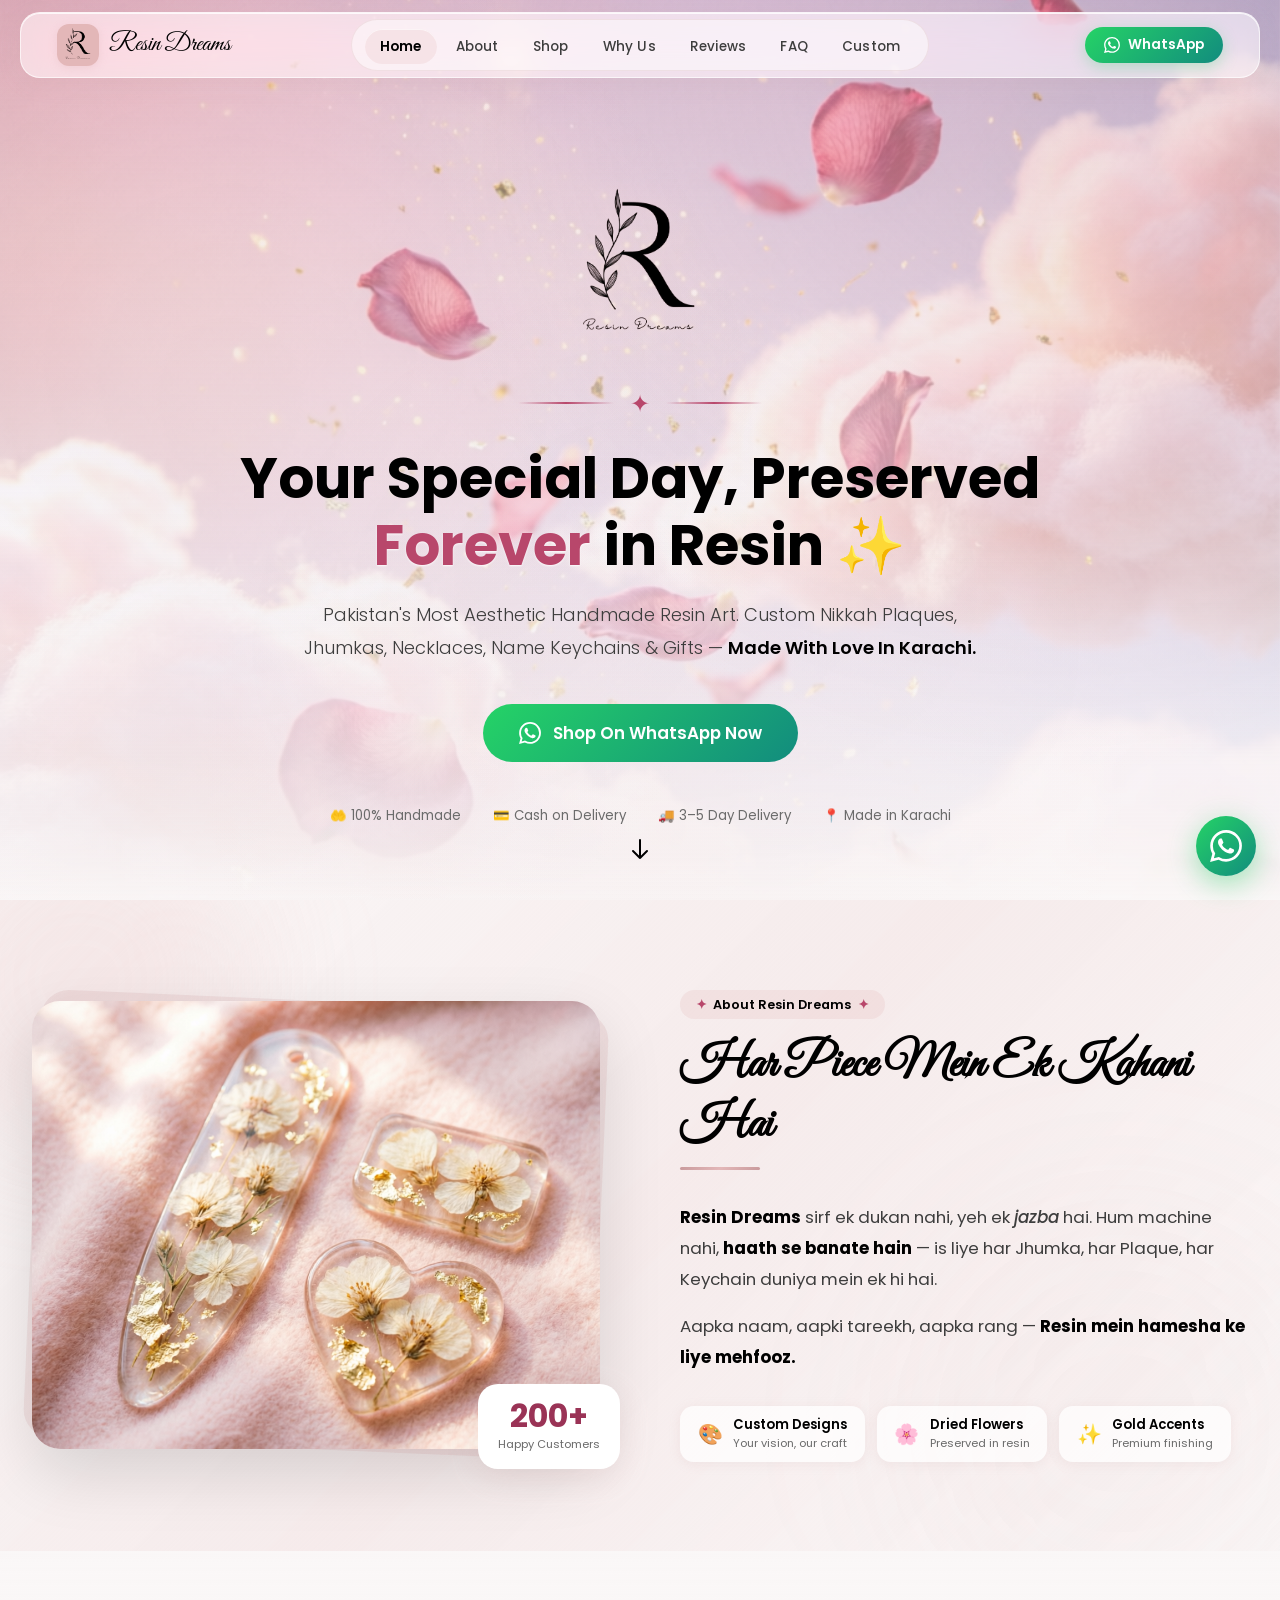
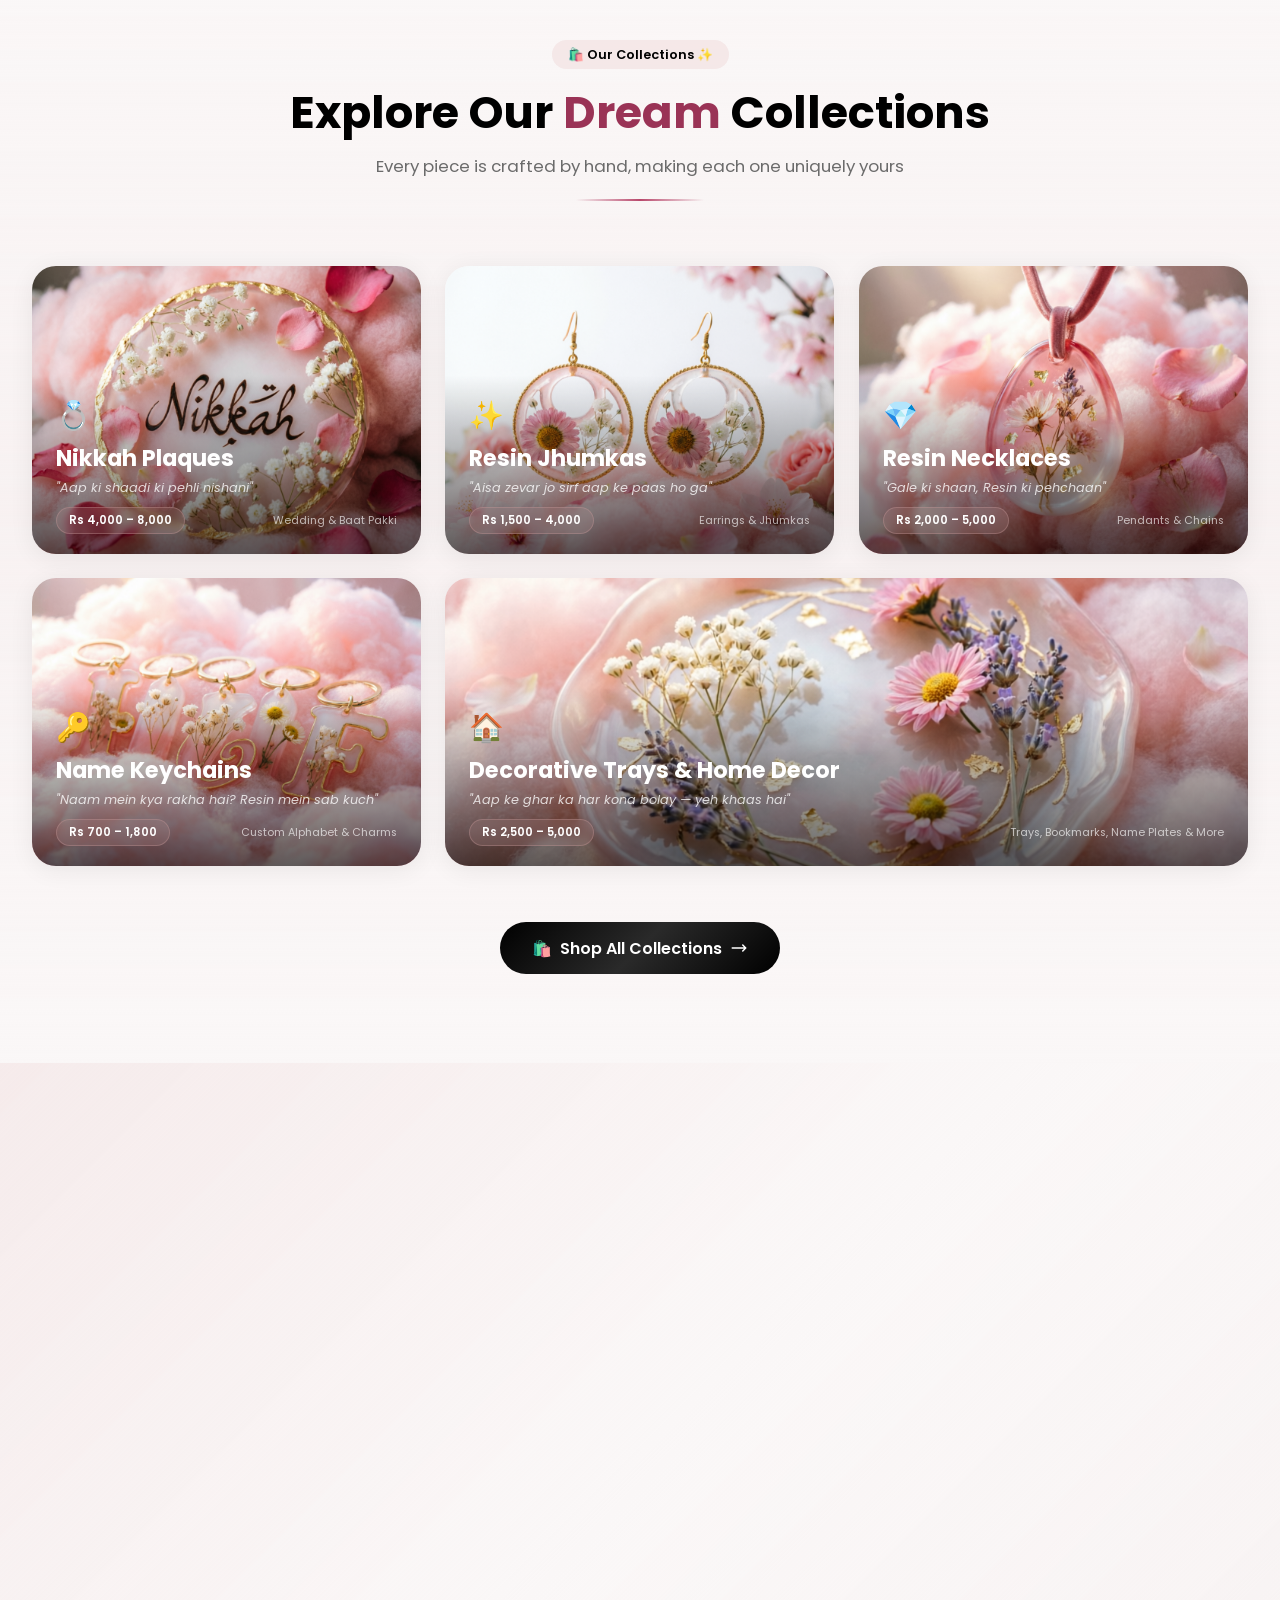
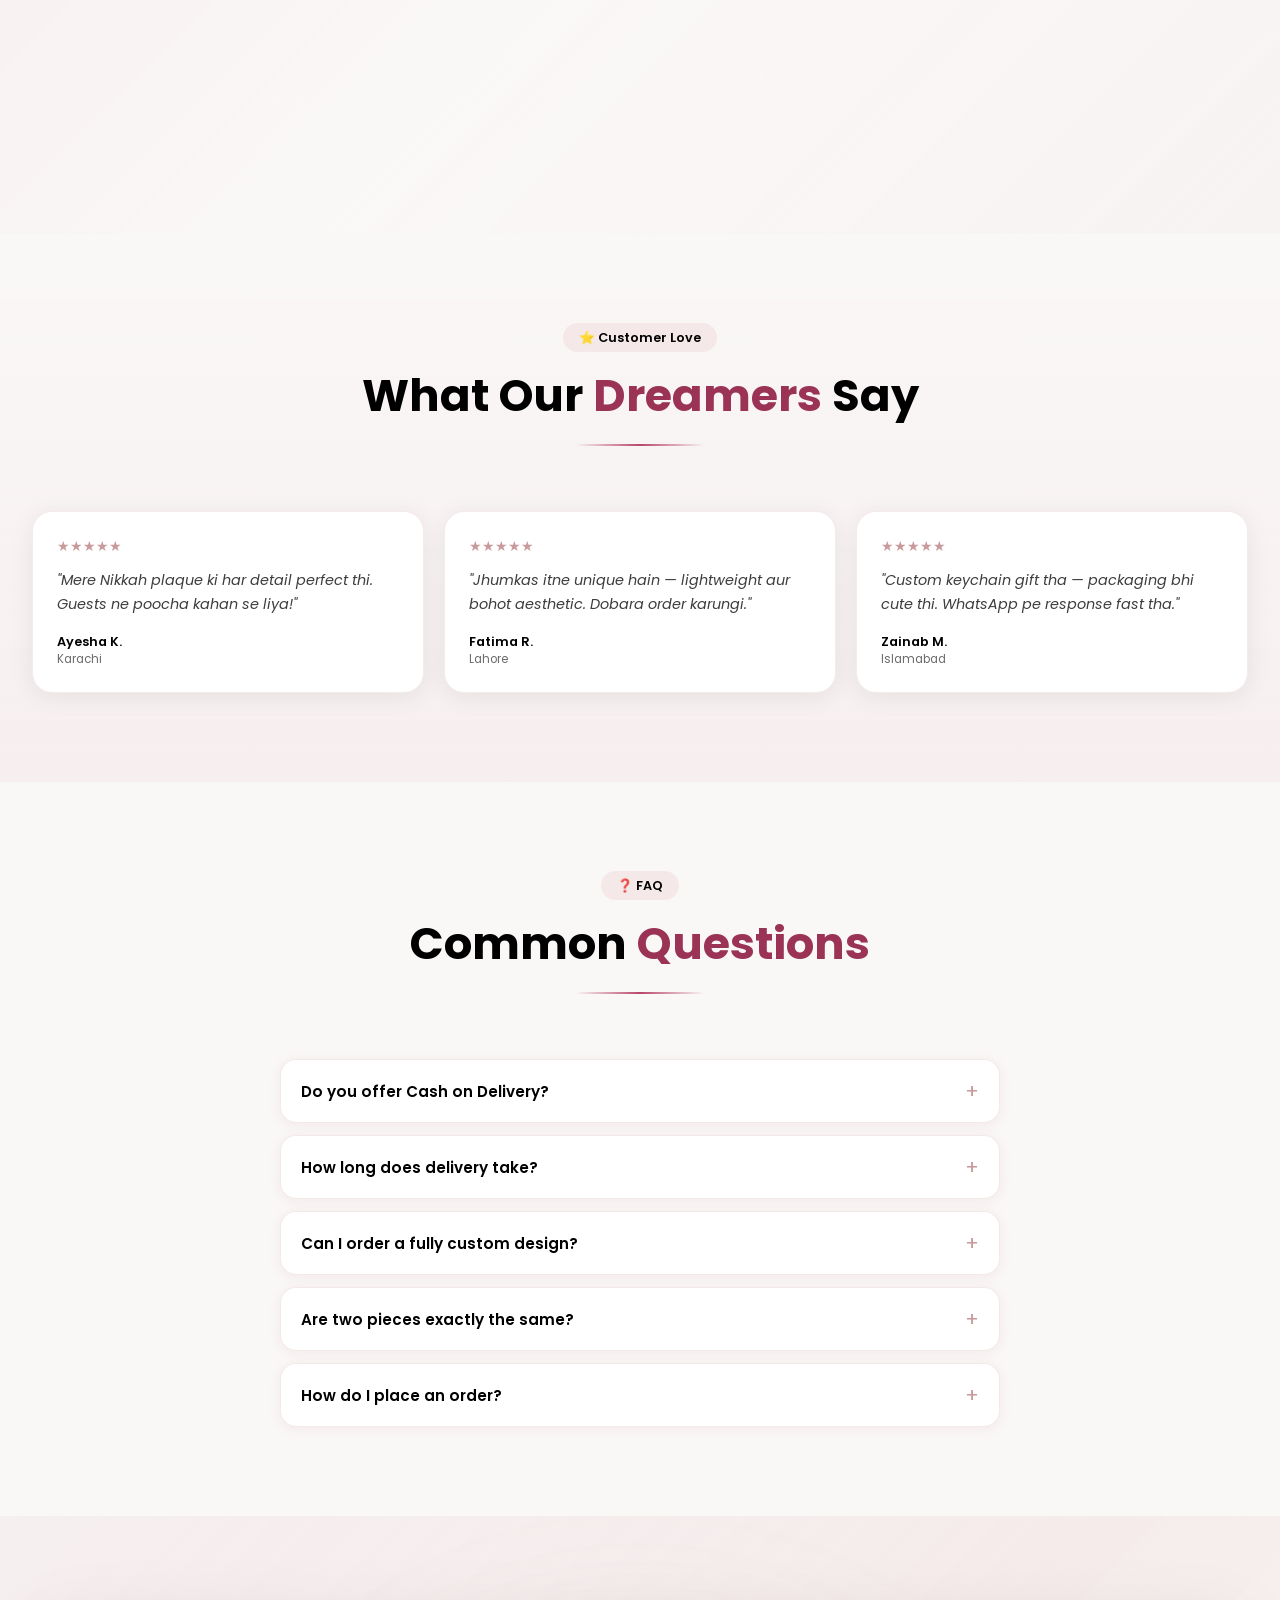
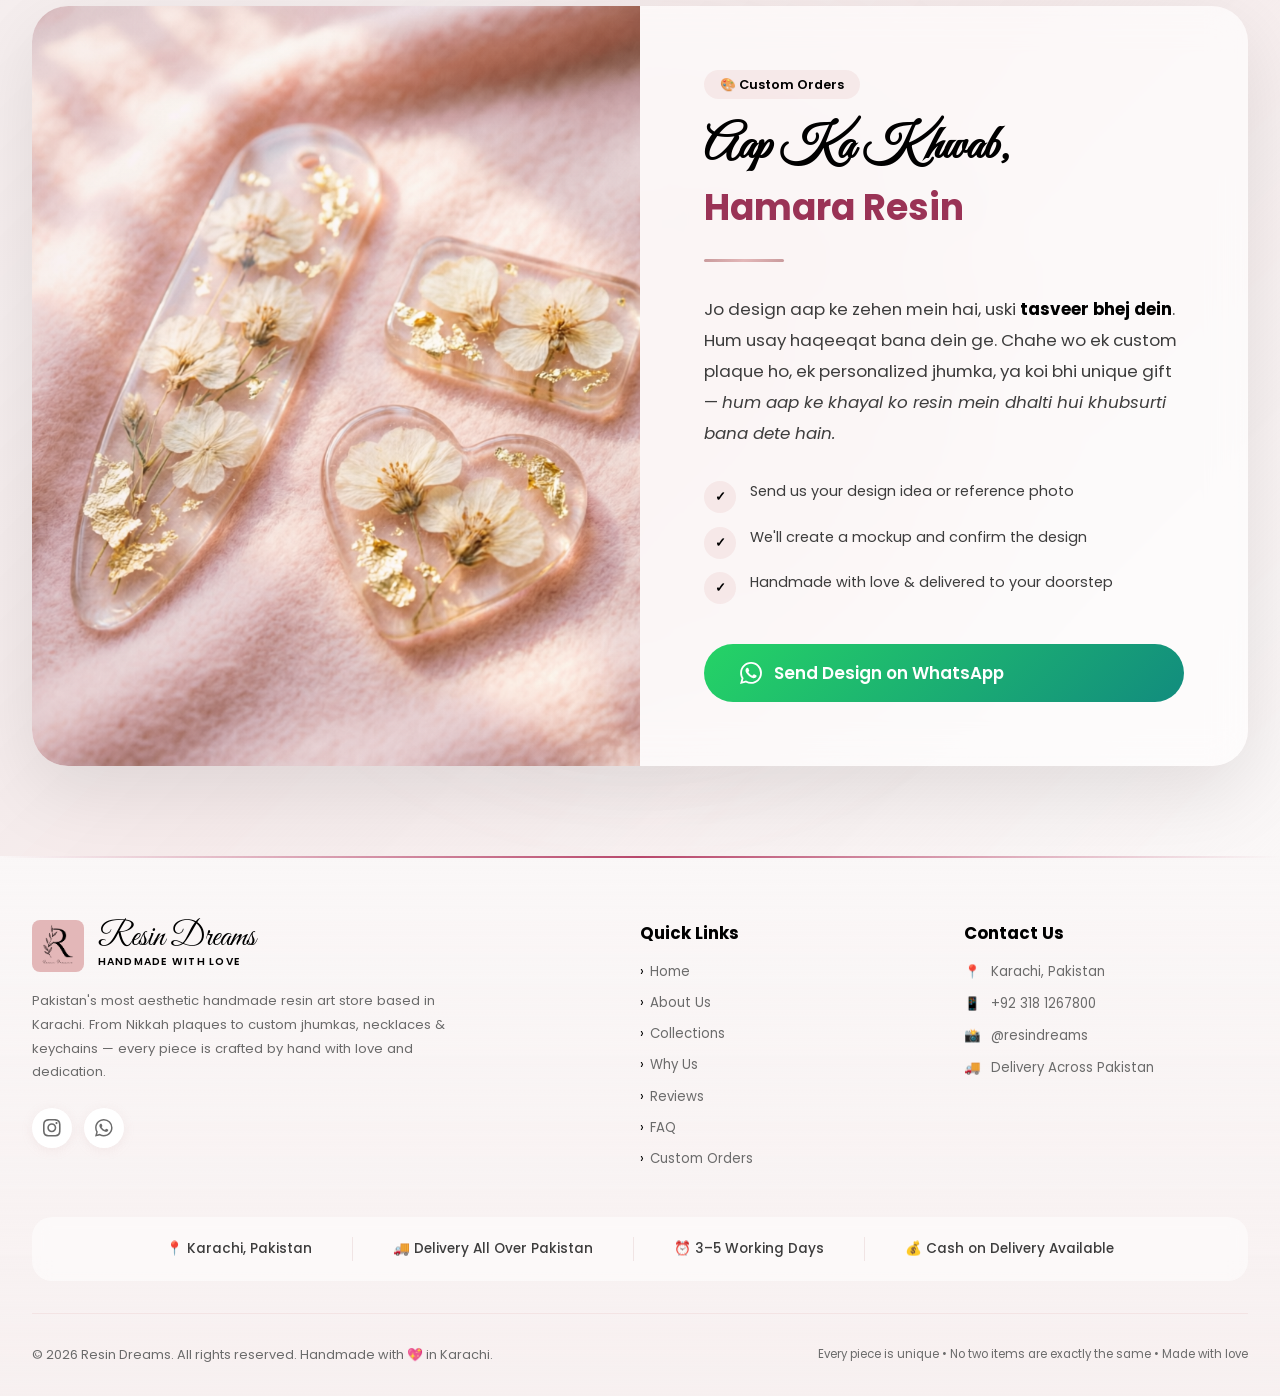
==== index.html @ 71db9df4 "added" ====
<!DOCTYPE html>
<html lang="en">
<head>
  <meta charset="UTF-8" />
  <meta name="viewport" content="width=device-width, initial-scale=1.0" />
  <title>Resin Dreams | Handmade Resin Art & Jewelry — Karachi, Pakistan</title>

  <meta name="description" content="Resin Dreams — handmade resin art in Karachi. Custom Nikkah plaques, jhumkas, necklaces, keychains & gifts. Cash on delivery across Pakistan." />
  <meta name="theme-color" content="#E3B7B8" />
  <link rel="icon" href="logo.png" type="image/png" />
  <meta property="og:type" content="website" />
  <meta property="og:title" content="Resin Dreams | Handmade Resin Art — Karachi" />
  <meta property="og:description" content="Pakistan's most aesthetic handmade resin art. Order on WhatsApp — COD nationwide." />
  <meta property="og:image" content="logo.png" />
  <meta property="og:locale" content="en_PK" />
  <meta name="twitter:card" content="summary_large_image" />
  <meta name="twitter:title" content="Resin Dreams | Handmade Resin Art" />
  <meta name="twitter:description" content="Custom resin plaques, jewelry & gifts — made with love in Karachi." />
  <meta name="twitter:image" content="logo.png" />

  <!-- ============================================================
       FONTS — Preconnect for faster load, then stylesheet
  ============================================================ -->
  <link rel="preconnect" href="https://fonts.googleapis.com" />
  <link rel="preconnect" href="https://fonts.gstatic.com" crossorigin />
  <link href="https://fonts.googleapis.com/css2?family=Great+Vibes&family=Poppins:wght@300;400;500;600;700&family=Inter:wght@300;400;500;600&display=swap" rel="stylesheet" />

  <link rel="stylesheet" href="CSS/styles.css">

  <script type="application/ld+json">
  {
    "@context": "https://schema.org",
    "@type": "LocalBusiness",
    "name": "Resin Dreams",
    "description": "Handmade resin art and jewelry in Karachi, Pakistan",
    "image": "logo.png",
    "address": { "@type": "PostalAddress", "addressLocality": "Karachi", "addressCountry": "PK" },
    "telephone": "+92-318-1267800",
    "url": "https://www.instagram.com/resindreams",
    "sameAs": ["https://www.instagram.com/resindreams", "https://wa.me/923181267800"]
  }
  </script>
</head>
<body>

  <!-- ============================================================
       SPARKLE BACKGROUND — created via JS, styled via CSS
  ============================================================ -->
  <div id="sparkle-container" aria-hidden="true"></div>

  <!-- ============================================================
       NAVBAR
  ============================================================ -->
  <nav id="navbar" role="navigation" aria-label="Main navigation">
    <div class="container">
      <div class="nav-inner">

        <!-- Brand -->
        <a href="#home" class="nav-brand" aria-label="Resin Dreams — home">
          <div class="nav-logo-wrap">
            <img
              src="/images/logo.png"
              alt="Resin Dreams logo"
              width="44" height="44"
              loading="eager"
            />
          </div>
          <span class="nav-brand-name">Resin Dreams</span>
        </a>

        <!-- Center: nav links -->
        <div class="nav-center">
          <div class="nav-links-wrap">
            <ul class="nav-links" role="list">
              <li><a href="#home"     class="nav-link">Home</a></li>
              <li><a href="#about"    class="nav-link">About</a></li>
              <li><a href="#products" class="nav-link">Shop</a></li>
              <li><a href="#trust"    class="nav-link">Why Us</a></li>
              <li><a href="#reviews"  class="nav-link">Reviews</a></li>
              <li><a href="#faq"      class="nav-link">FAQ</a></li>
              <li><a href="#custom"   class="nav-link">Custom</a></li>
            </ul>
          </div>
        </div>

        <!-- Right: WhatsApp + mobile menu -->
        <div class="nav-end">
          <a
            href="https://wa.me/923181267800?text=Assalamualaikum, I want to order from Resin Dreams"
            target="_blank"
            rel="noopener"
            class="btn-wa nav-wa-desktop"
            aria-label="Shop on WhatsApp"
          >
            <svg width="16" height="16" fill="currentColor" viewBox="0 0 24 24" aria-hidden="true">
              <path d="M17.472 14.382c-.297-.149-1.758-.867-2.03-.967-.273-.099-.471-.148-.67.15-.197.297-.767.966-.94 1.164-.173.199-.347.223-.644.075-.297-.15-1.255-.463-2.39-1.475-.883-.788-1.48-1.761-1.653-2.059-.173-.297-.018-.458.13-.606.134-.133.298-.347.446-.52.149-.174.198-.298.298-.497.099-.198.05-.371-.025-.52-.075-.149-.669-1.612-.916-2.207-.242-.579-.487-.5-.669-.51-.173-.008-.371-.01-.57-.01-.198 0-.52.074-.792.372-.272.297-1.04 1.016-1.04 2.479 0 1.462 1.065 2.875 1.213 3.074.149.198 2.096 3.2 5.077 4.487.709.306 1.262.489 1.694.625.712.227 1.36.195 1.871.118.571-.085 1.758-.719 2.006-1.413.248-.694.248-1.289.173-1.413-.074-.124-.272-.198-.57-.347m-5.421 7.403h-.004a9.87 9.87 0 01-5.031-1.378l-.361-.214-3.741.982.998-3.648-.235-.374a9.86 9.86 0 01-1.51-5.26c.001-5.45 4.436-9.884 9.888-9.884 2.64 0 5.122 1.03 6.988 2.898a9.825 9.825 0 012.893 6.994c-.003 5.45-4.437 9.884-9.885 9.884m8.413-18.297A11.815 11.815 0 0012.05 0C5.495 0 .16 5.335.157 11.892c0 2.096.547 4.142 1.588 5.945L.057 24l6.305-1.654a11.882 11.882 0 005.683 1.448h.005c6.554 0 11.89-5.335 11.893-11.893a11.821 11.821 0 00-3.48-8.413z"/>
            </svg>
            WhatsApp
          </a>
          <button
            id="hamburger"
            class="hamburger"
            type="button"
            aria-label="Open menu"
            aria-expanded="false"
            aria-controls="mobile-menu"
          >
            <div class="hamburger-icon" aria-hidden="true">
              <span></span>
              <span></span>
              <span></span>
            </div>
          </button>
        </div>

      </div><!-- /.nav-inner -->
    </div><!-- /.container -->

    <div id="mobile-backdrop" aria-hidden="true"></div>

    <div id="mobile-menu" role="dialog" aria-modal="true" aria-label="Navigation menu" aria-hidden="true">
      <div class="mobile-menu-header">
        <div>
          <div class="mobile-menu-title">Resin Dreams</div>
          <div class="mobile-menu-sub">Menu</div>
        </div>
        <button type="button" class="mobile-menu-close" id="mobile-menu-close" aria-label="Close menu">×</button>
      </div>

      <div class="mobile-menu-body" role="menu">
        <a href="#home"     class="mobile-link" role="menuitem"><span class="mobile-link-icon" aria-hidden="true">🏠</span><span class="mobile-link-label">Home</span><span class="mobile-link-arrow" aria-hidden="true">›</span></a>
        <a href="#about"    class="mobile-link" role="menuitem"><span class="mobile-link-icon" aria-hidden="true">✨</span><span class="mobile-link-label">About</span><span class="mobile-link-arrow" aria-hidden="true">›</span></a>
        <a href="#products" class="mobile-link" role="menuitem"><span class="mobile-link-icon" aria-hidden="true">🛍️</span><span class="mobile-link-label">Shop</span><span class="mobile-link-arrow" aria-hidden="true">›</span></a>
        <a href="#trust"    class="mobile-link" role="menuitem"><span class="mobile-link-icon" aria-hidden="true">💎</span><span class="mobile-link-label">Why Us</span><span class="mobile-link-arrow" aria-hidden="true">›</span></a>
        <a href="#reviews"  class="mobile-link" role="menuitem"><span class="mobile-link-icon" aria-hidden="true">⭐</span><span class="mobile-link-label">Reviews</span><span class="mobile-link-arrow" aria-hidden="true">›</span></a>
        <a href="#faq"      class="mobile-link" role="menuitem"><span class="mobile-link-icon" aria-hidden="true">❓</span><span class="mobile-link-label">FAQ</span><span class="mobile-link-arrow" aria-hidden="true">›</span></a>
        <a href="#custom"   class="mobile-link" role="menuitem"><span class="mobile-link-icon" aria-hidden="true">🎨</span><span class="mobile-link-label">Custom Orders</span><span class="mobile-link-arrow" aria-hidden="true">›</span></a>
      </div>

      <div class="mobile-menu-footer">
        <a
          href="https://wa.me/923181267800?text=Assalamualaikum, I want to order from Resin Dreams"
          target="_blank"
          rel="noopener"
          class="btn-wa mobile-wa"
          role="menuitem"
        >
          <svg width="18" height="18" fill="currentColor" viewBox="0 0 24 24" aria-hidden="true">
            <path d="M17.472 14.382c-.297-.149-1.758-.867-2.03-.967-.273-.099-.471-.148-.67.15-.197.297-.767.966-.94 1.164-.173.199-.347.223-.644.075-.297-.15-1.255-.463-2.39-1.475-.883-.788-1.48-1.761-1.653-2.059-.173-.297-.018-.458.13-.606.134-.133.298-.347.446-.52.149-.174.198-.298.298-.497.099-.198.05-.371-.025-.52-.075-.149-.669-1.612-.916-2.207-.242-.579-.487-.5-.669-.51-.173-.008-.371-.01-.57-.01-.198 0-.52.074-.792.372-.272.297-1.04 1.016-1.04 2.479 0 1.462 1.065 2.875 1.213 3.074.149.198 2.096 3.2 5.077 4.487.709.306 1.262.489 1.694.625.712.227 1.36.195 1.871.118.571-.085 1.758-.719 2.006-1.413.248-.694.248-1.289.173-1.413-.074-.124-.272-.198-.57-.347m-5.421 7.403h-.004a9.87 9.87 0 01-5.031-1.378l-.361-.214-3.741.982.998-3.648-.235-.374a9.86 9.86 0 01-1.51-5.26c.001-5.45 4.436-9.884 9.888-9.884 2.64 0 5.122 1.03 6.988 2.898a9.825 9.825 0 012.893 6.994c-.003 5.45-4.437 9.884-9.885 9.884m8.413-18.297A11.815 11.815 0 0012.05 0C5.495 0 .16 5.335.157 11.892c0 2.096.547 4.142 1.588 5.945L.057 24l6.305-1.654a11.882 11.882 0 005.683 1.448h.005c6.554 0 11.89-5.335 11.893-11.893a11.821 11.821 0 00-3.48-8.413z"/>
          </svg>
          Shop On WhatsApp
        </a>
      </div>
    </div>
  </nav>

  <!-- ============================================================
       HERO SECTION
  ============================================================ -->
  <section id="home" aria-label="Hero">

    <!-- Background -->
    <div class="hero-bg" aria-hidden="true">
      <img
        src="images/hero.jpg"
        alt=""
        id="hero-img"
        loading="eager"
        fetchpriority="high"
      />
      <div class="hero-bg-overlay"></div>
    </div>
    <div class="hero-pattern" aria-hidden="true"></div>

    <!-- Content -->
    <div class="hero-content">
      <!-- Floating logo -->
      <img
        class="hero-logo"
        src="/images/logo.png"

        alt="Resin Dreams logo"
        width="192" height="192"
        loading="eager"
      />

      <!-- Decorative divider row -->
      <div class="hero-gem-row" aria-hidden="true">
        <hr class="divider" style="width: clamp(3rem,8vw,6rem);" />
        <span style="color: var(--accent-pink); font-size: 1.5rem;">✦</span>
        <hr class="divider" style="width: clamp(3rem,8vw,6rem);" />
      </div>

      <!-- Headline -->
      <h1 class="hero-title font-playfair">
        Your Special Day, Preserved
        <span class="gold-text">Forever</span>
        in Resin
        <span class="animate-gentle-pulse" style="display:inline-block;">✨</span>
      </h1>

      <!-- Subline -->
      <p class="hero-subtitle">
        Pakistan's Most Aesthetic Handmade Resin Art. Custom Nikkah Plaques, Jhumkas,
        Necklaces, Name Keychains &amp; Gifts —
        <strong>Made With Love In Karachi.</strong>
      </p>

      <!-- CTA -->
      <div class="hero-cta">
        <a
          href="https://wa.me/923181267800?text=Assalamualaikum, I want to order from Resin Dreams"
          target="_blank"
          rel="noopener"
          class="btn-wa-lg"
          aria-label="Shop on WhatsApp now"
        >
          <svg width="22" height="22" fill="currentColor" viewBox="0 0 24 24" aria-hidden="true">
            <path d="M17.472 14.382c-.297-.149-1.758-.867-2.03-.967-.273-.099-.471-.148-.67.15-.197.297-.767.966-.94 1.164-.173.199-.347.223-.644.075-.297-.15-1.255-.463-2.39-1.475-.883-.788-1.48-1.761-1.653-2.059-.173-.297-.018-.458.13-.606.134-.133.298-.347.446-.52.149-.174.198-.298.298-.497.099-.198.05-.371-.025-.52-.075-.149-.669-1.612-.916-2.207-.242-.579-.487-.5-.669-.51-.173-.008-.371-.01-.57-.01-.198 0-.52.074-.792.372-.272.297-1.04 1.016-1.04 2.479 0 1.462 1.065 2.875 1.213 3.074.149.198 2.096 3.2 5.077 4.487.709.306 1.262.489 1.694.625.712.227 1.36.195 1.871.118.571-.085 1.758-.719 2.006-1.413.248-.694.248-1.289.173-1.413-.074-.124-.272-.198-.57-.347m-5.421 7.403h-.004a9.87 9.87 0 01-5.031-1.378l-.361-.214-3.741.982.998-3.648-.235-.374a9.86 9.86 0 01-1.51-5.26c.001-5.45 4.436-9.884 9.888-9.884 2.64 0 5.122 1.03 6.988 2.898a9.825 9.825 0 012.893 6.994c-.003 5.45-4.437 9.884-9.885 9.884m8.413-18.297A11.815 11.815 0 0012.05 0C5.495 0 .16 5.335.157 11.892c0 2.096.547 4.142 1.588 5.945L.057 24l6.305-1.654a11.882 11.882 0 005.683 1.448h.005c6.554 0 11.89-5.335 11.893-11.893a11.821 11.821 0 00-3.48-8.413z"/>
          </svg>
          Shop On WhatsApp Now
        </a>
      </div>

      <!-- Trust badges -->
      <div class="hero-badges" aria-label="Trust indicators">
        <div class="hero-badge">🤲 100% Handmade</div>
        <div class="hero-badge">💳 Cash on Delivery</div>
        <div class="hero-badge">🚚 3–5 Day Delivery</div>
        <div class="hero-badge">📍 Made in Karachi</div>
      </div>
    </div><!-- /.hero-content -->

    <!-- Scroll indicator -->
    <div class="scroll-indicator" aria-hidden="true">
      <svg viewBox="0 0 24 24" fill="none" stroke-width="2" stroke-linecap="round" stroke-linejoin="round">
        <path d="M19 14l-7 7m0 0l-7-7m7 7V3"/>
      </svg>
    </div>

  </section><!-- /#home -->

  <!-- ============================================================
       ABOUT SECTION
  ============================================================ -->
  <section id="about" aria-label="About Resin Dreams">
    <div class="about-bg" aria-hidden="true"></div>
    <div class="container">
      <div class="about-grid">

        <!-- Image column -->
        <div class="reveal-left">
          <div class="about-img-wrap">
            <div class="about-img-tilt" aria-hidden="true"></div>
            <div class="about-img-frame">
              <img
                src="images/about.jpg"
                alt="Handmade resin art pieces laid out on a surface"
                loading="lazy"
              />
            </div>
            <!-- Floating stat -->
            <div class="about-stat animate-gentle-pulse">
              <div class="about-stat-num gold-text">200+</div>
              <div class="about-stat-label">Happy Customers</div>
            </div>
          </div>
        </div>

        <!-- Text column -->
        <div class="reveal-right">
          <div class="pill-label">
            <span style="color:var(--accent-pink);">✦</span>
            About Resin Dreams
            <span style="color:var(--accent-pink);">✦</span>
          </div>

          <h2 class="about-vibes-title">Har Piece Mein Ek Kahani Hai</h2>
          <div class="about-accent-bar"></div>

          <p class="about-para">
            <strong>Resin Dreams</strong> sirf ek dukan nahi, yeh ek <em>jazba</em> hai.
            Hum machine nahi, <strong style="color:var(--text-dark);">haath se banate hain</strong>
            — is liye har Jhumka, har Plaque, har Keychain duniya mein ek hi hai.
          </p>
          <p class="about-para">
            Aapka naam, aapki tareekh, aapka rang —
            <strong>Resin mein hamesha ke liye mehfooz.</strong>
          </p>

          <div class="about-chips">
            <div class="about-chip">
              <span class="about-chip-icon">🎨</span>
              <div>
                <div class="about-chip-label">Custom Designs</div>
                <div class="about-chip-sub">Your vision, our craft</div>
              </div>
            </div>
            <div class="about-chip">
              <span class="about-chip-icon">🌸</span>
              <div>
                <div class="about-chip-label">Dried Flowers</div>
                <div class="about-chip-sub">Preserved in resin</div>
              </div>
            </div>
            <div class="about-chip">
              <span class="about-chip-icon">✨</span>
              <div>
                <div class="about-chip-label">Gold Accents</div>
                <div class="about-chip-sub">Premium finishing</div>
              </div>
            </div>
          </div>
        </div>

      </div>
    </div>
  </section><!-- /#about -->

  <!-- ============================================================
       PRODUCTS SECTION
  ============================================================ -->
  <section id="products" aria-label="Product collections">
    <div class="products-bg" aria-hidden="true"></div>
    <div class="container">

      <!-- Header -->
      <div class="section-header reveal">
        <div class="pill-label">🛍️ Our Collections ✨</div>
        <h2 class="section-title font-playfair">
          Explore Our <span class="gold-text">Dream</span> Collections
        </h2>
        <p class="section-sub">Every piece is crafted by hand, making each one uniquely yours</p>
        <div class="section-divider-wrap"><hr class="divider" /></div>
      </div>

      <!-- Product grid -->
      <div class="products-grid">

        <!-- 1. Nikkah Plaques -->
        <a href="https://wa.me/923181267800?text=Assalamualaikum,%20I%20want%20to%20order%20Nikkah%20Plaques%20from%20Resin%20Dreams" class="product-card reveal-scale delay-1" target="_blank" rel="noopener" aria-label="Order Nikkah Plaques on WhatsApp">
          <img
            src="images/product-nikkah.jpg"
            alt="Custom Nikkah Plaque — beautifully crafted resin wedding plaque"
            loading="lazy"
          />
          <div class="product-card-body">
            <div class="product-card-emoji">💍</div>
            <h3 class="product-card-title font-playfair">Nikkah Plaques</h3>
            <p class="product-card-tagline">"Aap ki shaadi ki pehli nishani"</p>
            <div class="product-card-footer">
              <span class="product-price">Rs 4,000 – 8,000</span>
              <span class="product-cat-label">Wedding &amp; Baat Pakki</span>
            </div>
          </div>
        </a>

        <!-- 2. Resin Jhumkas -->
        <a href="https://wa.me/923181267800?text=Assalamualaikum,%20I%20want%20to%20order%20Resin%20Jhumkas%20from%20Resin%20Dreams" class="product-card reveal-scale delay-2" target="_blank" rel="noopener" aria-label="Order Resin Jhumkas on WhatsApp">
          <img
            src="images/product-jhumkas.jpg"
            alt="Resin Jhumkas — handmade floral earrings"
            loading="lazy"
          />
          <div class="product-card-body">
            <div class="product-card-emoji">✨</div>
            <h3 class="product-card-title font-playfair">Resin Jhumkas</h3>
            <p class="product-card-tagline">"Aisa zevar jo sirf aap ke paas ho ga"</p>
            <div class="product-card-footer">
              <span class="product-price">Rs 1,500 – 4,000</span>
              <span class="product-cat-label">Earrings &amp; Jhumkas</span>
            </div>
          </div>
        </a>

        <!-- 3. Necklaces -->
        <a href="https://wa.me/923181267800?text=Assalamualaikum,%20I%20want%20to%20order%20a%20Resin%20Necklace%20from%20Resin%20Dreams" class="product-card reveal-scale delay-3" target="_blank" rel="noopener" aria-label="Order Resin Necklaces on WhatsApp">
          <img
            src="images/product-necklaces.jpg"
            alt="Resin Necklaces — elegant handmade pendants"
            loading="lazy"
          />
          <div class="product-card-body">
            <div class="product-card-emoji">💎</div>
            <h3 class="product-card-title font-playfair">Resin Necklaces</h3>
            <p class="product-card-tagline">"Gale ki shaan, Resin ki pehchaan"</p>
            <div class="product-card-footer">
              <span class="product-price">Rs 2,000 – 5,000</span>
              <span class="product-cat-label">Pendants &amp; Chains</span>
            </div>
          </div>
        </a>

        <!-- 4. Name Keychains -->
        <a href="https://wa.me/923181267800?text=Assalamualaikum,%20I%20want%20to%20order%20Name%20Keychains%20from%20Resin%20Dreams" class="product-card reveal-scale delay-4" target="_blank" rel="noopener" aria-label="Order Name Keychains on WhatsApp">
          <img
            src="images/product-keychains.jpg"
            alt="Custom Name Keychains — personalised resin charms"
            loading="lazy"
          />
          <div class="product-card-body">
            <div class="product-card-emoji">🔑</div>
            <h3 class="product-card-title font-playfair">Name Keychains</h3>
            <p class="product-card-tagline">"Naam mein kya rakha hai? Resin mein sab kuch"</p>
            <div class="product-card-footer">
              <span class="product-price">Rs 700 – 1,800</span>
              <span class="product-cat-label">Custom Alphabet &amp; Charms</span>
            </div>
          </div>
        </a>

        <!-- 5. Decorative Trays — wide card -->
        <a href="https://wa.me/923181267800?text=Assalamualaikum,%20I%20want%20to%20order%20Decorative%20Trays%20from%20Resin%20Dreams" class="product-card product-card--wide reveal-scale delay-5" target="_blank" rel="noopener" aria-label="Order Decorative Trays on WhatsApp">
          <img
            src="images/product-trays.jpg"
            alt="Decorative Resin Trays and Home Decor pieces"
            loading="lazy"
          />
          <div class="product-card-body">
            <div class="product-card-emoji">🏠</div>
            <h3 class="product-card-title font-playfair">Decorative Trays &amp; Home Decor</h3>
            <p class="product-card-tagline">"Aap ke ghar ka har kona bolay — yeh khaas hai"</p>
            <div class="product-card-footer">
              <span class="product-price">Rs 2,500 – 5,000</span>
              <span class="product-cat-label">Trays, Bookmarks, Name Plates &amp; More</span>
            </div>
          </div>
        </a>

      </div><!-- /.products-grid -->

      <!-- Shop CTA -->
      <div class="products-cta reveal">
        <a
          href="https://wa.me/923181267800?text=Assalamualaikum, I want to see your Resin Dreams collection!"
          target="_blank"
          rel="noopener"
          class="btn-gold"
        >
          <span>🛍️</span>
          Shop All Collections
          <svg width="18" height="18" fill="none" stroke="currentColor" stroke-width="2" stroke-linecap="round" stroke-linejoin="round" viewBox="0 0 24 24" aria-hidden="true"><path d="M17 8l4 4m0 0l-4 4m4-4H3"/></svg>
        </a>
      </div>

    </div>
  </section><!-- /#products -->

  <!-- ============================================================
       TRUST SECTION
  ============================================================ -->
  <section id="trust" aria-label="Why choose Resin Dreams">
    <div class="trust-bg" aria-hidden="true"></div>
    <div class="container">

      <!-- Header -->
      <div class="section-header reveal">
        <div class="pill-label">💎 Why Choose Us 💎</div>
        <h2 class="section-title font-playfair">
          The <span class="gold-text">Resin Dreams</span> Promise
        </h2>
        <div class="section-divider-wrap"><hr class="divider" /></div>
      </div>

      <div class="trust-grid">

        <!-- Card 1 -->
        <div class="trust-card reveal delay-1">
          <a href="https://www.instagram.com/resindreams" class="trust-card-img trust-card-img--link" target="_blank" rel="noopener" aria-label="Watch behind the scenes on Instagram">
            <img
              src="images/trust-handmade.jpg"
              alt="Handmade resin craft process — behind the scenes"
              loading="lazy"
            />
            <div class="trust-card-img-overlay"></div>
            <div class="trust-badge">
              <svg width="10" height="10" fill="currentColor" viewBox="0 0 24 24" aria-hidden="true"><path d="M8 5v14l11-7z"/></svg>
              Behind The Scenes
            </div>
          </a>
          <div class="trust-card-body">
            <div class="trust-card-icon-row">
              <div class="trust-card-icon">🤲</div>
              <h3 class="trust-card-title font-playfair">100% Handmade With Love</h3>
            </div>
            <p class="trust-card-text">
              Har piece haath se banta hai — mixing, pouring, demolding. Koi machine nahi,
              sirf mohabbat. Watch our satisfying demolding process!
            </p>
          </div>
        </div>

        <!-- Card 2 -->
        <div class="trust-card reveal delay-2">
          <div class="trust-card-img">
            <img
              src="images/trust-shipping.jpg"
              alt="Packed orders ready to dispatch — Resin Dreams shipping"
              loading="lazy"
            />
            <div class="trust-card-img-overlay"></div>
            <div class="trust-badge">📦 Packed with Love</div>
          </div>
          <div class="trust-card-body">
            <div class="trust-card-icon-row">
              <div class="trust-card-icon">🚚</div>
              <h3 class="trust-card-title font-playfair">200+ Happy Customers Across Pakistan</h3>
            </div>
            <p class="trust-card-text">
              Karachi se Lahore tak, Islamabad se Peshawar tak — hum Pakistan ke har kone
              mein pohanchte hain. 3–5 working days delivery.
            </p>
          </div>
        </div>

        <!-- Card 3 -->
        <div class="trust-card reveal delay-3">
          <div class="trust-card-img">
            <img
              src="images/trust-custom.jpg"
              alt="Custom design process — your idea turned into resin art"
              loading="lazy"
            />
            <div class="trust-card-img-overlay"></div>
            <div class="trust-badge">✨ Custom Orders</div>
          </div>
          <div class="trust-card-body">
            <div class="trust-card-icon-row">
              <div class="trust-card-icon">✨</div>
              <h3 class="trust-card-title font-playfair">Your Dream, Our Resin</h3>
            </div>
            <p class="trust-card-text">
              Jo design aap ke zehen mein hai, uski tasveer bhej dein. Hum usay haqeeqat
              bana dein ge. Har design unique, har piece special.
            </p>
          </div>
        </div>

      </div><!-- /.trust-grid -->
    </div>
  </section><!-- /#trust -->
  <!-- ============================================================
       REVIEWS SECTION
  ============================================================ -->
  <section id="reviews" aria-label="Customer reviews">
    <div class="container">
      <div class="section-header reveal">
        <div class="pill-label">⭐ Customer Love</div>
        <h2 class="section-title font-playfair">
          What Our <span class="gold-text">Dreamers</span> Say
        </h2>
        <div class="section-divider-wrap"><hr class="divider" /></div>
      </div>
      <div class="reviews-grid">
        <div class="review-card reveal delay-1">
          <div class="review-stars">★★★★★</div>
          <p class="review-text">"Mere Nikkah plaque ki har detail perfect thi. Guests ne poocha kahan se liya!"</p>
          <div class="review-author">Ayesha K.</div>
          <div class="review-city">Karachi</div>
        </div>
        <div class="review-card reveal delay-2">
          <div class="review-stars">★★★★★</div>
          <p class="review-text">"Jhumkas itne unique hain — lightweight aur bohot aesthetic. Dobara order karungi."</p>
          <div class="review-author">Fatima R.</div>
          <div class="review-city">Lahore</div>
        </div>
        <div class="review-card reveal delay-3">
          <div class="review-stars">★★★★★</div>
          <p class="review-text">"Custom keychain gift tha — packaging bhi cute thi. WhatsApp pe response fast tha."</p>
          <div class="review-author">Zainab M.</div>
          <div class="review-city">Islamabad</div>
        </div>
      </div>
    </div>
  </section>

  <!-- ============================================================
       FAQ SECTION
  ============================================================ -->
  <section id="faq" aria-label="Frequently asked questions">
    <div class="container">
      <div class="section-header reveal">
        <div class="pill-label">❓ FAQ</div>
        <h2 class="section-title font-playfair">
          Common <span class="gold-text">Questions</span>
        </h2>
        <div class="section-divider-wrap"><hr class="divider" /></div>
      </div>
      <div class="faq-list">
        <details class="faq-item reveal">
          <summary>Do you offer Cash on Delivery?</summary>
          <p class="faq-answer">Yes — COD is available across Pakistan. You pay when your order arrives at your doorstep.</p>
        </details>
        <details class="faq-item reveal delay-1">
          <summary>How long does delivery take?</summary>
          <p class="faq-answer">Most orders reach you in 3–5 working days after confirmation, depending on your city and custom work.</p>
        </details>
        <details class="faq-item reveal delay-2">
          <summary>Can I order a fully custom design?</summary>
          <p class="faq-answer">Absolutely. Send your idea or reference photo on WhatsApp. We share a mockup before we start crafting.</p>
        </details>
        <details class="faq-item reveal delay-3">
          <summary>Are two pieces exactly the same?</summary>
          <p class="faq-answer">No — every item is handmade, so each piece is one of a kind. That is the beauty of Resin Dreams.</p>
        </details>
        <details class="faq-item reveal delay-4">
          <summary>How do I place an order?</summary>
          <p class="faq-answer">Tap any WhatsApp button on this site, tell us what you want, and we guide you through size, colour, and payment.</p>
        </details>
      </div>
    </div>
  </section>



  <!-- ============================================================
       CUSTOM ORDER SECTION
  ============================================================ -->
  <section id="custom" aria-label="Custom resin orders">
    <div class="custom-bg" aria-hidden="true"></div>
    <div class="container">
      <div class="custom-card">

        <!-- Image side -->
        <div class="custom-img-col reveal-left">
          <img
            src="images/about.jpg"
            alt="Custom resin art design being crafted"
            loading="lazy"
          />
          <div class="custom-img-tint" aria-hidden="true"></div>
        </div>

        <!-- Content side -->
        <div class="custom-content reveal-right">
          <div class="pill-label" style="width:fit-content; margin-bottom:1.25rem;">
            🎨 Custom Orders
          </div>

          <h2 class="custom-vibes">Aap Ka Khwab,</h2>
          <h2 class="custom-subtitle font-playfair gold-text">Hamara Resin</h2>
          <div class="custom-divider"></div>

          <p class="custom-para">
            Jo design aap ke zehen mein hai, uski <strong>tasveer bhej dein</strong>.
            Hum usay haqeeqat bana dein ge. Chahe wo ek custom plaque ho, ek personalized
            jhumka, ya koi bhi unique gift —
            <em>hum aap ke khayal ko resin mein dhalti hui khubsurti bana dete hain.</em>
          </p>

          <div class="custom-steps" role="list">
            <div class="custom-step" role="listitem">
              <div class="custom-step-icon">✓</div>
              <span>Send us your design idea or reference photo</span>
            </div>
            <div class="custom-step" role="listitem">
              <div class="custom-step-icon">✓</div>
              <span>We'll create a mockup and confirm the design</span>
            </div>
            <div class="custom-step" role="listitem">
              <div class="custom-step-icon">✓</div>
              <span>Handmade with love &amp; delivered to your doorstep</span>
            </div>
          </div>

          <a
            href="https://wa.me/923181267800?text=Assalamualaikum, I want to place a custom order! Here is my design idea:"
            target="_blank"
            rel="noopener"
            class="btn-wa-lg"
            style="animation: none;"
          >
            <svg width="22" height="22" fill="currentColor" viewBox="0 0 24 24" aria-hidden="true">
              <path d="M17.472 14.382c-.297-.149-1.758-.867-2.03-.967-.273-.099-.471-.148-.67.15-.197.297-.767.966-.94 1.164-.173.199-.347.223-.644.075-.297-.15-1.255-.463-2.39-1.475-.883-.788-1.48-1.761-1.653-2.059-.173-.297-.018-.458.13-.606.134-.133.298-.347.446-.52.149-.174.198-.298.298-.497.099-.198.05-.371-.025-.52-.075-.149-.669-1.612-.916-2.207-.242-.579-.487-.5-.669-.51-.173-.008-.371-.01-.57-.01-.198 0-.52.074-.792.372-.272.297-1.04 1.016-1.04 2.479 0 1.462 1.065 2.875 1.213 3.074.149.198 2.096 3.2 5.077 4.487.709.306 1.262.489 1.694.625.712.227 1.36.195 1.871.118.571-.085 1.758-.719 2.006-1.413.248-.694.248-1.289.173-1.413-.074-.124-.272-.198-.57-.347m-5.421 7.403h-.004a9.87 9.87 0 01-5.031-1.378l-.361-.214-3.741.982.998-3.648-.235-.374a9.86 9.86 0 01-1.51-5.26c.001-5.45 4.436-9.884 9.888-9.884 2.64 0 5.122 1.03 6.988 2.898a9.825 9.825 0 012.893 6.994c-.003 5.45-4.437 9.884-9.885 9.884m8.413-18.297A11.815 11.815 0 0012.05 0C5.495 0 .16 5.335.157 11.892c0 2.096.547 4.142 1.588 5.945L.057 24l6.305-1.654a11.882 11.882 0 005.683 1.448h.005c6.554 0 11.89-5.335 11.893-11.893a11.821 11.821 0 00-3.48-8.413z"/>
            </svg>
            Send Design on WhatsApp
          </a>
        </div>

      </div>
    </div>
  </section><!-- /#custom -->

  <!-- ============================================================
       FLOATING WHATSAPP BUTTON
  ============================================================ -->
  <a
    id="float-wa"
    href="https://wa.me/923181267800?text=Assalamualaikum, I want to order from Resin Dreams"
    target="_blank"
    rel="noopener"
    aria-label="Chat on WhatsApp"
  >
    <svg fill="currentColor" viewBox="0 0 24 24" aria-hidden="true">
      <path d="M17.472 14.382c-.297-.149-1.758-.867-2.03-.967-.273-.099-.471-.148-.67.15-.197.297-.767.966-.94 1.164-.173.199-.347.223-.644.075-.297-.15-1.255-.463-2.39-1.475-.883-.788-1.48-1.761-1.653-2.059-.173-.297-.018-.458.13-.606.134-.133.298-.347.446-.52.149-.174.198-.298.298-.497.099-.198.05-.371-.025-.52-.075-.149-.669-1.612-.916-2.207-.242-.579-.487-.5-.669-.51-.173-.008-.371-.01-.57-.01-.198 0-.52.074-.792.372-.272.297-1.04 1.016-1.04 2.479 0 1.462 1.065 2.875 1.213 3.074.149.198 2.096 3.2 5.077 4.487.709.306 1.262.489 1.694.625.712.227 1.36.195 1.871.118.571-.085 1.758-.719 2.006-1.413.248-.694.248-1.289.173-1.413-.074-.124-.272-.198-.57-.347m-5.421 7.403h-.004a9.87 9.87 0 01-5.031-1.378l-.361-.214-3.741.982.998-3.648-.235-.374a9.86 9.86 0 01-1.51-5.26c.001-5.45 4.436-9.884 9.888-9.884 2.64 0 5.122 1.03 6.988 2.898a9.825 9.825 0 012.893 6.994c-.003 5.45-4.437 9.884-9.885 9.884m8.413-18.297A11.815 11.815 0 0012.05 0C5.495 0 .16 5.335.157 11.892c0 2.096.547 4.142 1.588 5.945L.057 24l6.305-1.654a11.882 11.882 0 005.683 1.448h.005c6.554 0 11.89-5.335 11.893-11.893a11.821 11.821 0 00-3.48-8.413z"/>
    </svg>
  </a>

  <!-- ============================================================
       FOOTER
  ============================================================ -->
  <footer aria-label="Site footer">
    <hr class="divider" aria-hidden="true" />

    <div class="container">
      <!-- Main footer grid -->
      <div class="footer-grid">

        <!-- Brand column -->
        <div>
          <div class="footer-brand-row">
            <img
              class="footer-logo"
              src="/images/logo.png"
              alt="Resin Dreams logo"
              loading="lazy"
              width="52" height="52"
            />
            <div>
              <div class="footer-brand-name">Resin Dreams</div>
              <div class="footer-brand-tagline">Handmade with Love</div>
            </div>
          </div>

          <p class="footer-desc">
            Pakistan's most aesthetic handmade resin art store based in Karachi. From Nikkah
            plaques to custom jhumkas, necklaces &amp; keychains — every piece is crafted by
            hand with love and dedication.
          </p>

          <div class="social-row">
            <!-- Instagram -->
            <a
              href="https://www.instagram.com/resindreams"
              target="_blank"
              rel="noopener"
              class="social-icon"
              aria-label="Resin Dreams on Instagram"
            >
              <svg fill="currentColor" viewBox="0 0 24 24" aria-hidden="true">
                <path d="M12 2.163c3.204 0 3.584.012 4.85.07 3.252.148 4.771 1.691 4.919 4.919.058 1.265.069 1.645.069 4.849 0 3.205-.012 3.584-.069 4.849-.149 3.225-1.664 4.771-4.919 4.919-1.266.058-1.644.07-4.85.07-3.204 0-3.584-.012-4.849-.07-3.26-.149-4.771-1.699-4.919-4.92-.058-1.265-.07-1.644-.07-4.849 0-3.204.013-3.583.07-4.849.149-3.227 1.664-4.771 4.919-4.919 1.266-.057 1.645-.069 4.849-.069zm0-2.163c-3.259 0-3.667.014-4.947.072-4.358.2-6.78 2.618-6.98 6.98-.059 1.281-.073 1.689-.073 4.948 0 3.259.014 3.668.072 4.948.2 4.358 2.618 6.78 6.98 6.98 1.281.058 1.689.072 4.948.072 3.259 0 3.668-.014 4.948-.072 4.354-.2 6.782-2.618 6.979-6.98.059-1.28.073-1.689.073-4.948 0-3.259-.014-3.667-.072-4.947-.196-4.354-2.617-6.78-6.979-6.98-1.281-.059-1.69-.073-4.949-.073zm0 5.838c-3.403 0-6.162 2.759-6.162 6.162s2.759 6.163 6.162 6.163 6.162-2.759 6.162-6.163c0-3.403-2.759-6.162-6.162-6.162zm0 10.162c-2.209 0-4-1.79-4-4 0-2.209 1.791-4 4-4s4 1.791 4 4c0 2.21-1.791 4-4 4zm6.406-11.845c-.796 0-1.441.645-1.441 1.44s.645 1.44 1.441 1.44c.795 0 1.439-.645 1.439-1.44s-.644-1.44-1.439-1.44z"/>
              </svg>
            </a>
            <!-- WhatsApp -->
            <a
              href="https://wa.me/923181267800"
              target="_blank"
              rel="noopener"
              class="social-icon"
              aria-label="Resin Dreams on WhatsApp"
              style="--hover-color: #25D366;"
            >
              <svg fill="currentColor" viewBox="0 0 24 24" aria-hidden="true">
                <path d="M17.472 14.382c-.297-.149-1.758-.867-2.03-.967-.273-.099-.471-.148-.67.15-.197.297-.767.966-.94 1.164-.173.199-.347.223-.644.075-.297-.15-1.255-.463-2.39-1.475-.883-.788-1.48-1.761-1.653-2.059-.173-.297-.018-.458.13-.606.134-.133.298-.347.446-.52.149-.174.198-.298.298-.497.099-.198.05-.371-.025-.52-.075-.149-.669-1.612-.916-2.207-.242-.579-.487-.5-.669-.51-.173-.008-.371-.01-.57-.01-.198 0-.52.074-.792.372-.272.297-1.04 1.016-1.04 2.479 0 1.462 1.065 2.875 1.213 3.074.149.198 2.096 3.2 5.077 4.487.709.306 1.262.489 1.694.625.712.227 1.36.195 1.871.118.571-.085 1.758-.719 2.006-1.413.248-.694.248-1.289.173-1.413-.074-.124-.272-.198-.57-.347m-5.421 7.403h-.004a9.87 9.87 0 01-5.031-1.378l-.361-.214-3.741.982.998-3.648-.235-.374a9.86 9.86 0 01-1.51-5.26c.001-5.45 4.436-9.884 9.888-9.884 2.64 0 5.122 1.03 6.988 2.898a9.825 9.825 0 012.893 6.994c-.003 5.45-4.437 9.884-9.885 9.884m8.413-18.297A11.815 11.815 0 0012.05 0C5.495 0 .16 5.335.157 11.892c0 2.096.547 4.142 1.588 5.945L.057 24l6.305-1.654a11.882 11.882 0 005.683 1.448h.005c6.554 0 11.89-5.335 11.893-11.893a11.821 11.821 0 00-3.48-8.413z"/>
              </svg>
            </a>
          </div>
        </div>

        <!-- Quick links -->
        <div>
          <h3 class="footer-col-title font-playfair">Quick Links</h3>
          <ul class="footer-nav" role="list">
            <li><a href="#home"><span class="footer-nav-arrow">›</span> Home</a></li>
            <li><a href="#about"><span class="footer-nav-arrow">›</span> About Us</a></li>
            <li><a href="#products"><span class="footer-nav-arrow">›</span> Collections</a></li>
            <li><a href="#trust"><span class="footer-nav-arrow">›</span> Why Us</a></li>
            <li><a href="#reviews"><span class="footer-nav-arrow">›</span> Reviews</a></li>
            <li><a href="#faq"><span class="footer-nav-arrow">›</span> FAQ</a></li>
            <li><a href="#custom"><span class="footer-nav-arrow">›</span> Custom Orders</a></li>
          </ul>
        </div>

        <!-- Contact -->
        <div>
          <h3 class="footer-col-title font-playfair">Contact Us</h3>
          <div class="footer-contact-item">
            <span>📍</span>
            <span>Karachi, Pakistan</span>
          </div>
          <div class="footer-contact-item">
            <span>📱</span>
            <a href="https://wa.me/923181267800" target="_blank" rel="noopener">+92 318 1267800</a>
          </div>
          <div class="footer-contact-item">
            <span>📸</span>
            <a href="https://www.instagram.com/resindreams" target="_blank" rel="noopener">@resindreams</a>
          </div>
          <div class="footer-contact-item">
            <span>🚚</span>
            <span>Delivery Across Pakistan</span>
          </div>
        </div>

      </div><!-- /.footer-grid -->

      <!-- Delivery info bar -->
      <div class="delivery-bar">
        <div class="delivery-item">📍 Karachi, Pakistan</div>
        <div class="delivery-sep" aria-hidden="true"></div>
        <div class="delivery-item">🚚 Delivery All Over Pakistan</div>
        <div class="delivery-sep" aria-hidden="true"></div>
        <div class="delivery-item">⏰ 3–5 Working Days</div>
        <div class="delivery-sep" aria-hidden="true"></div>
        <div class="delivery-item">💰 Cash on Delivery Available</div>
      </div>

      <!-- Bottom bar -->
      <div class="footer-bottom">
        <p class="footer-copy">© 2026 Resin Dreams. All rights reserved. Handmade with 💖 in Karachi.</p>
        <p class="footer-note">Every piece is unique • No two items are exactly the same • Made with love</p>
      </div>

    </div>
  </footer>

  <!-- ============================================================
       JAVASCRIPT — Minimal, purposeful, no bloat
  ============================================================ -->
  <script src="JS/script.js"></script>

</body>
</html>
---- CSS/styles.css ----
/* ============================================================
       1. CSS VARIABLES — Luxury / Minimalist / Feminine Palette
    ============================================================ */
:root {
    /* Brand — matched to logo.png (dusty rose + black) */
    --brand-rose: #E3B7B8;
    --brand-rose-light: #F0D4D5;
    --brand-rose-deep: #C99A9C;
    --brand-rose-pale: rgba(227, 183, 184, 0.22);
    --accent-pink: #B8476B;
    --accent-pink-deep: #9A3356;
    --brand-black: #000000;

    /* Legacy tokens remapped to brand */
    --gold: var(--brand-black);
    --gold-light: var(--brand-rose-light);
    --gold-dark: var(--brand-black);
    --gold-pale: var(--brand-rose-pale);
    --baby-pink: var(--brand-rose-light);
    --pink-deep: var(--brand-rose);
    --pink-soft: var(--brand-rose-light);
    --pearl-white: #FAF7F7;
    --white: #ffffff;

    /* Text */
    --text-dark: var(--brand-black);
    --text-mid: #3d3d3d;
    --text-light: #6b6b6b;

    /* Gradients (reusable) */
    --grad-gold: linear-gradient(135deg, var(--brand-rose-deep), var(--brand-rose), var(--brand-rose-deep));
    --grad-brand: linear-gradient(135deg, var(--brand-black), #2a2a2a, var(--brand-black));
    --grad-pink: linear-gradient(135deg, var(--brand-rose-light), var(--brand-rose), var(--brand-rose-light));
    --grad-wa: linear-gradient(135deg, #25D366, #128C7E);

    /* Shadows */
    --shadow-sm: 0 2px 12px rgba(201, 154, 156, 0.14);
    --shadow-md: 0 8px 32px rgba(201, 154, 156, 0.18);
    --shadow-lg: 0 20px 60px rgba(201, 154, 156, 0.22);
    --shadow-card: 0 4px 24px rgba(0, 0, 0, 0.07);

    /* Spacing */
    --container: 1280px;
    --section-py: clamp(4rem, 7vw, 7rem);

    /* Transitions */
    --ease-luxury: cubic-bezier(0.25, 0.46, 0.45, 0.94);
}

/* ============================================================
       2. RESET & BASE
    ============================================================ */
*,
*::before,
*::after {
    margin: 0;
    padding: 0;
    box-sizing: border-box;
}

html {
    scroll-behavior: smooth;
    font-size: 16px;
}

body {
    font-family: 'Poppins', sans-serif;
    background-color: var(--pearl-white);
    color: var(--text-dark);
    overflow-x: hidden;
    -webkit-font-smoothing: antialiased;
}

img {
    display: block;
    max-width: 100%;
}

a {
    text-decoration: none;
    color: inherit;
}

ul {
    list-style: none;
}

/* Scrollbar */
::-webkit-scrollbar {
    width: 7px;
}

::-webkit-scrollbar-track {
    background: var(--pearl-white);
}

::-webkit-scrollbar-thumb {
    background: linear-gradient(180deg, var(--gold), var(--baby-pink));
    border-radius: 4px;
}

/* ============================================================
       3. TYPOGRAPHY HELPERS
    ============================================================ */
.font-playfair {
    font-family: 'Poppins', sans-serif;
}

.font-vibes {
    font-family: 'Great Vibes', cursive;
}

.font-inter {
    font-family: 'Inter', sans-serif;
}

/* Accent pink text — solid, readable on light backgrounds */
.gold-text,
.golden-text {
    color: var(--accent-pink-deep);
    -webkit-text-fill-color: var(--accent-pink-deep);
    background: none;
    font-weight: 700;
}

.hero-title .gold-text,
.hero-title .golden-text {
    color: var(--accent-pink);
    -webkit-text-fill-color: var(--accent-pink);
    text-shadow: 0 1px 2px rgba(255, 255, 255, 0.85);
}

/* Shimmer animated text */
.shimmer-text {
    background: linear-gradient(90deg, var(--brand-black) 0%, #444 50%, var(--brand-black) 100%);
    background-size: 200% auto;
    -webkit-background-clip: text;
    -webkit-text-fill-color: transparent;
    background-clip: text;
    animation: shimmer 3s linear infinite;
}

/* ============================================================
       4. LAYOUT HELPERS
    ============================================================ */
.container {
    width: 100%;
    max-width: var(--container);
    margin-inline: auto;
    padding-inline: clamp(1rem, 4vw, 2rem);
}

/* Section divider line */
.divider {
    height: 2px;
    background: linear-gradient(90deg, transparent, var(--accent-pink), transparent);
    border: none;
}

/* ============================================================
       5. KEYFRAME ANIMATIONS (GPU-accelerated: transform & opacity)
    ============================================================ */
@keyframes float {

    0%,
    100% {
        transform: translateY(0);
    }

    50% {
        transform: translateY(-18px);
    }
}

@keyframes shimmer {
    0% {
        background-position: -200% center;
    }

    100% {
        background-position: 200% center;
    }
}

@keyframes pulse-brand {

    0%,
    100% {
        box-shadow: 0 0 0 0 rgba(201, 154, 156, 0.45);
    }

    50% {
        box-shadow: 0 0 0 14px rgba(201, 154, 156, 0);
    }
}

@keyframes gentle-pulse {

    0%,
    100% {
        transform: scale(1);
    }

    50% {
        transform: scale(1.05);
    }
}

@keyframes slideUp {
    from {
        opacity: 0;
        transform: translateY(36px);
    }

    to {
        opacity: 1;
        transform: translateY(0);
    }
}

@keyframes fadeIn {
    from {
        opacity: 0;
    }

    to {
        opacity: 1;
    }
}

@keyframes float-sparkle {
    0% {
        transform: translateY(0) rotate(0deg);
        opacity: 0.8;
    }

    100% {
        transform: translateY(-100vh) rotate(720deg);
        opacity: 0;
    }
}

@keyframes bounce-arrow {

    0%,
    100% {
        transform: translateY(0) translateX(-50%);
    }

    50% {
        transform: translateY(8px) translateX(-50%);
    }
}

/* ============================================================
       6. SCROLL REVEAL — hardware-accelerated with transform+opacity
    ============================================================ */
.reveal,
.reveal-left,
.reveal-right,
.reveal-scale {
    opacity: 0;
    transition: opacity 0.8s var(--ease-luxury),
        transform 0.8s var(--ease-luxury);
    will-change: opacity, transform;
}

.reveal {
    transform: translateY(40px);
}

.reveal-left {
    transform: translateX(-40px);
}

.reveal-right {
    transform: translateX(40px);
}

.reveal-scale {
    transform: scale(0.85);
}

.reveal.active,
.reveal-left.active,
.reveal-right.active,
.reveal-scale.active {
    opacity: 1;
    transform: none;
}

/* Stagger delays */
.delay-1 {
    transition-delay: 0.1s;
}

.delay-2 {
    transition-delay: 0.2s;
}

.delay-3 {
    transition-delay: 0.3s;
}

.delay-4 {
    transition-delay: 0.4s;
}

.delay-5 {
    transition-delay: 0.5s;
}

/* ============================================================
       7. SPARKLE BACKGROUND
    ============================================================ */
#sparkle-container {
    position: fixed;
    inset: 0;
    pointer-events: none;
    z-index: 0;
    overflow: hidden;
}

.sparkle {
    position: absolute;
    border-radius: 50%;
    background: var(--gold);
    animation: float-sparkle linear infinite;
    will-change: transform, opacity;
}

/* ============================================================
       8. NAVIGATION — modern floating glass bar + slide-in mobile
    ============================================================ */
#navbar {
    position: fixed;
    inset-block-start: 0;
    inset-inline: 0;
    z-index: 100;
    padding: 0.75rem clamp(0.75rem, 3vw, 1.25rem) 0;
    pointer-events: none;
}

#navbar>.container,
#navbar .nav-end,
#mobile-menu,
#mobile-backdrop {
    pointer-events: auto;
}

#navbar .container {
    background: rgba(255, 255, 255, 0.55);
    border: 1px solid rgba(255, 255, 255, 0.65);
    border-radius: 20px;
    box-shadow:
        0 4px 24px rgba(201, 154, 156, 0.12),
        0 1px 0 rgba(255, 255, 255, 0.8) inset;
    backdrop-filter: blur(20px) saturate(160%);
    -webkit-backdrop-filter: blur(20px) saturate(160%);
    transition: background 0.35s ease, box-shadow 0.35s ease, transform 0.35s ease;
}

#navbar.scrolled .container {
    background: rgba(255, 255, 255, 0.82);
    box-shadow:
        0 12px 40px rgba(201, 154, 156, 0.18),
        0 1px 0 rgba(255, 255, 255, 0.9) inset;
}

.nav-inner {
    display: grid;
    grid-template-columns: 1fr auto 1fr;
    align-items: center;
    gap: 0.75rem;
    height: 64px;
    padding-inline: 0.25rem;
}

/* Brand / logo — left */
.nav-brand {
    display: flex;
    align-items: center;
    gap: 0.65rem;
    transition: opacity 0.25s ease;
    flex-shrink: 0;
    justify-self: start;
    grid-column: 1;
}

/* Links — center */
.nav-center {
    grid-column: 2;
    justify-self: center;
    display: none;
}

/* WhatsApp + menu toggle — right */
.nav-end {
    grid-column: 3;
    justify-self: end;
    display: flex;
    align-items: center;
    gap: 0.6rem;
}

.nav-wa-desktop {
    flex-shrink: 0;
    white-space: nowrap;
    box-shadow: 0 4px 16px rgba(37, 211, 102, 0.28);
}

.nav-brand:hover {
    opacity: 0.88;
}

.nav-logo-wrap {
    width: 42px;
    height: 42px;
    border-radius: 12px;
    background: var(--brand-rose);
    box-shadow: 0 2px 10px rgba(201, 154, 156, 0.2);
    overflow: hidden;
    transition: transform 0.25s ease, box-shadow 0.25s ease;
}

.nav-brand:hover .nav-logo-wrap {
    transform: scale(1.04);
    box-shadow: 0 4px 16px rgba(201, 154, 156, 0.28);
}

.nav-logo-wrap img {
    width: 100%;
    height: 100%;
    object-fit: contain;
}

.nav-brand-name {
    font-family: 'Great Vibes', cursive;
    font-size: clamp(1.25rem, 4vw, 1.55rem);
    color: var(--text-dark);
    line-height: 1;
}

/* Desktop nav pill track (center column) */
.nav-links-wrap {
    display: flex;
    align-items: center;
    gap: 0.2rem;
    padding: 0.8rem;
    border-radius: 100px;
    background: rgba(255, 255, 255, 0.5);
    border: 1px solid rgba(201, 154, 156, 0.2);
}

.nav-links {
    display: flex;
    align-items: center;
    gap: 0.15rem;
    list-style: none;
}

.nav-link {
    position: relative;
    font-size: 0.8125rem;
    font-weight: 500;
    letter-spacing: 0.01em;
    color: var(--text-mid);
    padding: 0.5rem 0.85rem;
    border-radius: 100px;
    transition: color 0.22s ease, background 0.22s ease, transform 0.22s ease;
}

.nav-link::after {
    display: none;
}

.nav-link:hover {
    color: var(--text-dark);
    background: rgba(227, 183, 184, 0.35);
}

.nav-link.active {
    color: var(--text-dark);
    font-weight: 600;
    background: var(--brand-rose-pale);
    box-shadow: 0 1px 0 rgba(255, 255, 255, 0.6) inset;
}

/* WhatsApp CTA pill */
.btn-wa {
    display: inline-flex;
    align-items: center;
    gap: 0.5rem;
    padding: 0.5rem 1.2rem;
    border-radius: 100px;
    font-size: 0.85rem;
    font-weight: 600;
    color: #fff;
    background: var(--grad-wa);
    transition: transform 0.3s ease, box-shadow 0.3s ease;
}

.btn-wa:hover {
    transform: translateY(-2px) scale(1.02);
    box-shadow: 0 10px 28px rgba(37, 211, 102, 0.38);
}

.btn-wa svg {
    flex-shrink: 0;
}

/* Gold CTA */
.btn-gold {
    display: inline-flex;
    align-items: center;
    gap: 0.5rem;
    padding: 0.85rem 2rem;
    border-radius: 100px;
    font-size: 1rem;
    font-weight: 600;
    color: #fff;
    background: var(--grad-brand);
    transition: transform 0.3s ease, box-shadow 0.3s ease;
}

.btn-gold:hover {
    transform: translateY(-2px) scale(1.02);
    box-shadow: var(--shadow-lg);
}

/* Large WhatsApp button */
.btn-wa-lg {
    display: inline-flex;
    align-items: center;
    gap: 0.75rem;
    padding: 1rem 2.25rem;
    border-radius: 100px;
    font-size: 1.05rem;
    font-weight: 600;
    color: #fff;
    background: var(--grad-wa);
    transition: transform 0.3s ease, box-shadow 0.3s ease;
    animation: pulse-brand 2s ease-in-out infinite;
}

.btn-wa-lg:hover {
    transform: translateY(-2px) scale(1.02);
    box-shadow: 0 14px 36px rgba(37, 211, 102, 0.4);
}

.hamburger {
    display: none;
    align-items: center;
    justify-content: center;
    width: 46px;
    height: 46px;
    border-radius: 14px;
    background: rgba(255, 255, 255, 0.85);
    border: 1px solid rgba(201, 154, 156, 0.25);
    cursor: pointer;
    position: relative;
    transition: background 0.25s ease, border-color 0.25s ease, transform 0.25s ease;
    box-shadow: 0 2px 10px rgba(201, 154, 156, 0.1);
    flex-shrink: 0;
}

.hamburger:hover {
    background: #fff;
    border-color: rgba(201, 154, 156, 0.45);
    transform: scale(1.03);
}

.hamburger-icon {
    width: 20px;
    height: 14px;
    position: relative;
    display: flex;
    flex-direction: column;
    justify-content: space-between;
}

.hamburger-icon span {
    display: block;
    height: 2px;
    width: 100%;
    border-radius: 2px;
    background: var(--text-dark);
    transform-origin: center;
    transition: transform 0.35s cubic-bezier(0.32, 0.72, 0, 1),
        opacity 0.2s ease,
        width 0.25s ease;
}

.hamburger.open {
    background: var(--brand-rose-pale);
    border-color: var(--brand-rose-deep);
}

.hamburger.open .hamburger-icon span:nth-child(1) {
    transform: translateY(6px) rotate(45deg);
}

.hamburger.open .hamburger-icon span:nth-child(2) {
    opacity: 0;
    transform: scaleX(0);
}

.hamburger.open .hamburger-icon span:nth-child(3) {
    transform: translateY(-6px) rotate(-45deg);
}

/* Mobile backdrop + slide-in panel */
#mobile-backdrop {
    position: fixed;
    inset: 0;
    z-index: 99;
    background: rgba(26, 26, 26, 0.35);
    backdrop-filter: blur(6px);
    -webkit-backdrop-filter: blur(6px);
    opacity: 0;
    visibility: hidden;
    transition: opacity 0.35s ease, visibility 0.35s ease;
}

#mobile-backdrop.open {
    opacity: 1;
    visibility: visible;
}

@keyframes menuItemIn {
    from {
        opacity: 0;
        transform: translateY(10px);
    }

    to {
        opacity: 1;
        transform: translateY(0);
    }
}

#mobile-menu {
    position: fixed;
    top: 0;
    right: 0;
    bottom: 0;
    z-index: 101;
    width: min(88vw, 340px);
    display: flex;
    flex-direction: column;
    background: rgba(255, 255, 255, 0.96);
    backdrop-filter: blur(28px) saturate(180%);
    -webkit-backdrop-filter: blur(28px) saturate(180%);
    border-inline-start: 1px solid rgba(201, 154, 156, 0.22);
    box-shadow: -12px 0 48px rgba(0, 0, 0, 0.12);
    transform: translateX(100%);
    visibility: hidden;
    transition: transform 0.42s cubic-bezier(0.32, 0.72, 0, 1),
        visibility 0.42s;
    overflow: hidden;
}

#mobile-menu.open {
    transform: translateX(0);
    visibility: visible;
}

.mobile-menu-header {
    display: flex;
    align-items: center;
    justify-content: space-between;
    padding: 1.25rem 1.25rem 1rem;
    border-bottom: 1px solid rgba(201, 154, 156, 0.15);
    flex-shrink: 0;
}

.mobile-menu-title {
    font-family: 'Great Vibes', cursive;
    font-size: 1.65rem;
    color: var(--text-dark);
    line-height: 1;
}

.mobile-menu-sub {
    font-size: 0.65rem;
    font-weight: 600;
    letter-spacing: 0.14em;
    text-transform: uppercase;
    color: var(--brand-rose-deep);
    margin-top: 0.2rem;
}

.mobile-menu-close {
    width: 40px;
    height: 40px;
    border-radius: 12px;
    border: 1px solid rgba(201, 154, 156, 0.25);
    background: rgba(255, 255, 255, 0.9);
    cursor: pointer;
    display: flex;
    align-items: center;
    justify-content: center;
    color: var(--text-dark);
    font-size: 1.35rem;
    line-height: 1;
    transition: background 0.2s ease, transform 0.2s ease;
}

.mobile-menu-close:hover {
    background: var(--brand-rose-pale);
    transform: scale(1.05);
}

.mobile-menu-body {
    flex: 1;
    overflow-y: auto;
    padding: 1rem 1rem 0.5rem;
    display: flex;
    flex-direction: column;
    gap: 0.45rem;
    -webkit-overflow-scrolling: touch;
}

.mobile-link {
    display: flex;
    align-items: center;
    gap: 0.85rem;
    padding: 0.95rem 1.1rem;
    font-size: 0.95rem;
    font-weight: 500;
    color: var(--text-mid);
    border-radius: 14px;
    background: rgba(255, 255, 255, 0.6);
    border: 1px solid rgba(201, 154, 156, 0.14);
    transition: color 0.22s ease, background 0.22s ease, border-color 0.22s ease, transform 0.22s ease;
    opacity: 0;
    transform: translateY(8px);
}

.mobile-link::before {
    display: none;
}

#mobile-menu.open .mobile-link {
    animation: menuItemIn 0.4s cubic-bezier(0.32, 0.72, 0, 1) both;
}

#mobile-menu.open .mobile-menu-body .mobile-link:nth-child(1) {
    animation-delay: 0.05s;
}

#mobile-menu.open .mobile-menu-body .mobile-link:nth-child(2) {
    animation-delay: 0.08s;
}

#mobile-menu.open .mobile-menu-body .mobile-link:nth-child(3) {
    animation-delay: 0.11s;
}

#mobile-menu.open .mobile-menu-body .mobile-link:nth-child(4) {
    animation-delay: 0.14s;
}

#mobile-menu.open .mobile-menu-body .mobile-link:nth-child(5) {
    animation-delay: 0.17s;
}

#mobile-menu.open .mobile-menu-body .mobile-link:nth-child(6) {
    animation-delay: 0.2s;
}

#mobile-menu.open .mobile-menu-body .mobile-link:nth-child(7) {
    animation-delay: 0.23s;
}

.mobile-link:hover,
.mobile-link:focus-visible {
    color: var(--text-dark);
    background: var(--brand-rose-pale);
    border-color: rgba(201, 154, 156, 0.35);
    transform: translateX(4px);
}

.mobile-link.active {
    color: var(--text-dark);
    font-weight: 600;
    background: var(--brand-rose-pale);
    border-color: var(--brand-rose-deep);
    box-shadow: 0 2px 12px rgba(201, 154, 156, 0.15);
}

.mobile-link-icon {
    width: 2.25rem;
    height: 2.25rem;
    border-radius: 10px;
    background: rgba(227, 183, 184, 0.35);
    display: flex;
    align-items: center;
    justify-content: center;
    font-size: 1rem;
    flex-shrink: 0;
}

.mobile-link-label {
    flex: 1;
}

.mobile-link-arrow {
    font-size: 1.1rem;
    color: var(--brand-rose-deep);
    opacity: 0.6;
    transition: opacity 0.2s ease, transform 0.2s ease;
}

.mobile-link:hover .mobile-link-arrow {
    opacity: 1;
    transform: translateX(3px);
}

.mobile-menu-footer {
    padding: 1rem 1.25rem 1.5rem;
    padding-bottom: max(1.5rem, env(safe-area-inset-bottom));
    border-top: 1px solid rgba(201, 154, 156, 0.15);
    background: linear-gradient(180deg, transparent, rgba(227, 183, 184, 0.12));
    flex-shrink: 0;
}

.mobile-wa {
    width: 100%;
    justify-content: center;
    padding: 0.95rem 1.25rem;
    font-size: 0.95rem;
    border-radius: 14px;
    box-shadow: 0 8px 24px rgba(37, 211, 102, 0.32);
    opacity: 0;
}

#mobile-menu.open .mobile-wa {
    animation: menuItemIn 0.4s cubic-bezier(0.32, 0.72, 0, 1) 0.28s both;
}

body.menu-open {
    overflow: hidden;
}

@media (min-width: 768px) {
    .nav-center {
        display: block;
    }

    .nav-wa-desktop {
        display: inline-flex;
    }

    .hamburger {
        display: none !important;
    }

    #mobile-menu,
    #mobile-backdrop {
        display: none !important;
    }
}

@media (max-width: 767px) {
    .nav-inner {
        grid-template-columns: 1fr auto;
    }

    .nav-brand {
        grid-column: 1;
    }

    .nav-center {
        display: none;
    }

    .nav-end {
        grid-column: 2;
    }

    .nav-wa-desktop {
        display: none;
    }
}

@media (min-width: 768px) and (max-width: 1023px) {
    .nav-link {
        font-size: 0.75rem;
        padding: 0.45rem 0.65rem;
    }

    .nav-wa-desktop {
        padding: 0.5rem 0.9rem;
        font-size: 0.72rem;
    }

    .nav-brand-name {
        font-size: 1.25rem;
    }
}

@media (min-width: 1024px) {
    .nav-link {
        font-size: 0.84rem;
        padding: 0.5rem 0.95rem;
    }

    .nav-links {
        gap: 0.25rem;
    }
}

/* ============================================================
       9. HERO SECTION
    ============================================================ */
#home {
    position: relative;
    min-height: 100svh;
    display: flex;
    align-items: center;
    justify-content: center;
    overflow: hidden;
}

.hero-bg {
    position: absolute;
    inset: 0;
    z-index: 0;
}

.hero-bg img {
    width: 100%;
    height: 100%;
    object-fit: cover;
    will-change: transform;
}

.hero-bg-overlay {
    position: absolute;
    inset: 0;
    background: linear-gradient(180deg,
            rgba(227, 183, 184, 0.28) 0%,
            rgba(248, 248, 255, 0.65) 60%,
            var(--pearl-white) 100%);
}

/* Radial blobs for depth */
.hero-pattern {
    position: absolute;
    inset: 0;
    z-index: 1;
    background:
        radial-gradient(circle at 18% 52%, rgba(201, 154, 156, 0.10) 0%, transparent 48%),
        radial-gradient(circle at 82% 18%, rgba(227, 183, 184, 0.28) 0%, transparent 48%),
        radial-gradient(circle at 52% 82%, rgba(201, 154, 156, 0.07) 0%, transparent 48%);
}

.hero-content {
    position: relative;
    z-index: 2;
    text-align: center;
    padding-inline: clamp(1rem, 4vw, 2rem);
    padding-top: 6rem;
    max-width: 900px;
    margin-inline: auto;
}

.hero-logo {
    width: clamp(8rem, 18vw, 12rem);
    height: clamp(8rem, 18vw, 12rem);
    object-fit: contain;
    margin-inline: auto;
    drop-shadow: 0 8px 32px rgba(0, 0, 0, 0.12);
    animation: float 3.5s ease-in-out infinite;
}

.hero-gem-row {
    display: flex;
    align-items: center;
    justify-content: center;
    gap: 1rem;
    margin-block: 1.5rem;
}

.hero-gem-row .divider {
    width: clamp(3rem, 8vw, 6rem);
}

.hero-title {
    font-family: 'Poppins', sans-serif;
    font-size: clamp(1.75rem, 5vw, 3.5rem);
    font-weight: 700;
    line-height: 1.2;
    color: var(--text-dark);
    margin-bottom: 1.25rem;
    animation: slideUp 1s var(--ease-luxury) both;
}

.hero-subtitle {
    font-size: clamp(0.95rem, 2vw, 1.125rem);
    font-weight: 300;
    color: var(--text-mid);
    max-width: 680px;
    margin-inline: auto;
    margin-bottom: 2.5rem;
    line-height: 1.8;
    animation: slideUp 1s var(--ease-luxury) 0.2s both;
}

.hero-subtitle strong {
    font-weight: 600;
    color: var(--gold-dark);
}

.hero-cta {
    animation: slideUp 1s var(--ease-luxury) 0.4s both;
}

/* Trust badges row */
.hero-badges {
    display: flex;
    flex-wrap: wrap;
    align-items: center;
    justify-content: center;
    gap: 1.25rem 2rem;
    margin-top: 2.75rem;
    font-size: 0.83rem;
    color: var(--text-light);
    animation: slideUp 1s var(--ease-luxury) 0.6s both;
}

.hero-badge {
    display: flex;
    align-items: center;
    gap: 0.4rem;
}

/* Scroll indicator */
.scroll-indicator {
    position: absolute;
    bottom: 2rem;
    left: 50%;
    transform: translateX(-50%);
    animation: bounce-arrow 1.6s ease-in-out infinite;
    z-index: 2;
}

.scroll-indicator svg {
    width: 24px;
    height: 24px;
    color: var(--gold);
    stroke: var(--gold);
}

/* ============================================================
       10. SECTION HEADER UTILITY
    ============================================================ */
.section-header {
    text-align: center;
    margin-bottom: 4rem;
}

.pill-label {
    display: inline-flex;
    align-items: center;
    gap: 0.4rem;
    padding: 0.35rem 1rem;
    border-radius: 100px;
    font-size: 0.8rem;
    font-weight: 600;
    color: var(--text-dark);
    background: var(--gold-pale);
    margin-bottom: 1rem;
}

.section-title {
    font-family: 'Poppins', sans-serif;
    font-size: clamp(1.6rem, 4vw, 2.8rem);
    font-weight: 700;
    color: var(--text-dark);
    line-height: 1.25;
    margin-bottom: 0.75rem;
}

.section-sub {
    font-size: clamp(0.9rem, 1.8vw, 1.05rem);
    color: var(--text-light);
    max-width: 560px;
    margin-inline: auto;
}

.section-divider-wrap {
    display: flex;
    justify-content: center;
    margin-top: 1.25rem;
}

.section-divider-wrap .divider {
    width: 8rem;
}

/* ============================================================
       11. ABOUT SECTION
    ============================================================ */
#about {
    position: relative;
    padding-block: var(--section-py);
    overflow: hidden;
}

.about-bg {
    position: absolute;
    inset: 0;
    background: linear-gradient(135deg, var(--pearl-white) 0%, rgba(227, 183, 184, 0.18) 50%, var(--pearl-white) 100%);
    z-index: 0;
}

/* Decorative blobs */
.about-bg::before {
    content: '';
    position: absolute;
    top: -6rem;
    left: -6rem;
    width: 22rem;
    height: 22rem;
    border-radius: 50%;
    background: rgba(227, 183, 184, 0.22);
    filter: blur(60px);
}

.about-bg::after {
    content: '';
    position: absolute;
    bottom: -6rem;
    right: -4rem;
    width: 28rem;
    height: 28rem;
    border-radius: 50%;
    background: rgba(201, 154, 156, 0.06);
    filter: blur(80px);
}

.about-grid {
    position: relative;
    z-index: 1;
    display: grid;
    grid-template-columns: 1fr;
    gap: 3.5rem;
    align-items: center;
}

@media (min-width: 1024px) {
    .about-grid {
        grid-template-columns: 1fr 1fr;
        gap: 5rem;
    }
}

/* Image column */
.about-img-wrap {
    position: relative;
}

.about-img-tilt {
    position: absolute;
    inset: 0;
    background: linear-gradient(135deg, rgba(201, 154, 156, 0.18), rgba(227, 183, 184, 0.28));
    border-radius: 1.75rem;
    transform: rotate(2.5deg);
}

.about-img-frame {
    position: relative;
    border-radius: 1.75rem;
    overflow: hidden;
    box-shadow: 0 24px 64px rgba(0, 0, 0, 0.13);
}

.about-img-frame img {
    width: 100%;
    height: clamp(18rem, 40vw, 28rem);
    object-fit: cover;
}

/* Floating stat badge */
.about-stat {
    position: absolute;
    bottom: -1.25rem;
    right: -1.25rem;
    background: var(--white);
    border-radius: 1.25rem;
    padding: 1rem 1.25rem;
    box-shadow: var(--shadow-md);
    text-align: center;
    animation: gentle-pulse 3s ease-in-out infinite;
}

.about-stat-num {
    font-family: 'Poppins', sans-serif;
    font-size: 2rem;
    font-weight: 700;
    line-height: 1;
}

.about-stat-label {
    font-size: 0.7rem;
    color: var(--text-light);
    margin-top: 0.25rem;
}

/* Text column */
.about-text-col {}

.about-vibes-title {
    font-family: 'Great Vibes', cursive;
    font-size: clamp(2rem, 5vw, 3rem);
    color: var(--text-dark);
    margin-bottom: 0.75rem;
}

.about-accent-bar {
    width: 5rem;
    height: 3px;
    background: var(--grad-gold);
    border-radius: 2px;
    margin-bottom: 2rem;
}

.about-para {
    font-size: clamp(0.9rem, 1.8vw, 1.05rem);
    line-height: 1.85;
    color: var(--text-mid);
    margin-bottom: 1rem;
}

.about-para strong {
    color: var(--gold-dark);
}

.about-para em {
    font-style: italic;
    font-weight: 500;
}

/* Feature chips */
.about-chips {
    display: flex;
    flex-wrap: wrap;
    gap: 0.75rem;
    margin-top: 2rem;
}

.about-chip {
    display: flex;
    align-items: center;
    gap: 0.65rem;
    padding: 0.6rem 1.1rem;
    background: rgba(255, 255, 255, 0.72);
    backdrop-filter: blur(8px);
    border-radius: 0.875rem;
    box-shadow: var(--shadow-sm);
    font-size: 0.82rem;
}

.about-chip-icon {
    font-size: 1.25rem;
}

.about-chip-label {
    font-weight: 600;
    color: var(--text-dark);
}

.about-chip-sub {
    font-size: 0.7rem;
    color: var(--text-light);
}

/* ============================================================
       12. PRODUCTS SECTION
    ============================================================ */
#products {
    position: relative;
    padding-block: var(--section-py);
    overflow: hidden;
}

.products-bg {
    position: absolute;
    inset: 0;
    background: linear-gradient(180deg, var(--pearl-white) 0%, rgba(227, 183, 184, 0.08) 50%, var(--pearl-white) 100%);
    z-index: 0;
}

/* Grid of cards */
.products-grid {
    position: relative;
    z-index: 1;
    display: grid;
    gap: 1.5rem;
    grid-template-columns: 1fr;
}

@media (min-width: 640px) {
    .products-grid {
        grid-template-columns: repeat(2, 1fr);
    }
}

@media (min-width: 1024px) {
    .products-grid {
        grid-template-columns: repeat(3, 1fr);
    }
}

/* Individual product card */
.product-card {
    position: relative;
    border-radius: 1.5rem;
    overflow: hidden;
    box-shadow: var(--shadow-card);
    cursor: pointer;
    transition: transform 0.4s var(--ease-luxury), box-shadow 0.4s var(--ease-luxury);
}

.product-card:hover {
    transform: translateY(-8px);
    box-shadow: var(--shadow-lg);
}

/* Wide card — spans 2 columns */
.product-card--wide {
    grid-column: span 1;
}

@media (min-width: 640px) {
    .product-card--wide {
        grid-column: span 2;
    }
}

@media (min-width: 1024px) {
    .product-card--wide {
        grid-column: span 2;
    }
}

.product-card img {
    width: 100%;
    height: clamp(15rem, 28vw, 18rem);
    object-fit: cover;
    transition: transform 0.6s ease;
    display: block;
}

.product-card:hover img {
    transform: scale(1.07);
}

/* Dark overlay */
.product-card::after {
    content: '';
    position: absolute;
    inset: 0;
    background: linear-gradient(180deg, transparent 38%, rgba(0, 0, 0, 0.62) 100%);
    transition: background 0.4s ease;
}

.product-card:hover::after {
    background: linear-gradient(180deg, transparent 20%, rgba(0, 0, 0, 0.45) 100%);
}

/* Card content overlay */
.product-card-body {
    position: absolute;
    inset-block-end: 0;
    inset-inline: 0;
    z-index: 2;
    padding: 1.25rem 1.5rem;
    color: #fff;
}

.product-card-emoji {
    font-size: 1.75rem;
    margin-bottom: 0.3rem;
}

.product-card-title {
    font-family: 'Poppins', sans-serif;
    font-size: clamp(1.05rem, 2.5vw, 1.4rem);
    font-weight: 700;
    margin-bottom: 0.2rem;
}

.product-card-tagline {
    font-size: 0.8rem;
    color: rgba(255, 255, 255, 0.78);
    font-style: italic;
    margin-bottom: 0.65rem;
}

.product-card-footer {
    display: flex;
    align-items: center;
    justify-content: space-between;
    flex-wrap: wrap;
    gap: 0.4rem;
}

.product-price {
    display: inline-block;
    padding: 0.25rem 0.75rem;
    border-radius: 100px;
    font-size: 0.72rem;
    font-weight: 600;
    color: #fff;
    background: rgba(201, 154, 156, 0.18);
    border: 1px solid rgba(201, 154, 156, 0.35);
    backdrop-filter: blur(4px);
}

.product-cat-label {
    font-size: 0.68rem;
    color: rgba(255, 255, 255, 0.65);
}

/* CTA under grid */
.products-cta {
    text-align: center;
    margin-top: 3.5rem;
    position: relative;
    z-index: 1;
}

/* ============================================================
       13. TRUST SECTION
    ============================================================ */
#trust {
    position: relative;
    padding-block: var(--section-py);
    overflow: hidden;
}

.trust-bg {
    position: absolute;
    inset: 0;
    background: linear-gradient(135deg, rgba(227, 183, 184, 0.18) 0%, var(--pearl-white) 50%, rgba(201, 154, 156, 0.04) 100%);
    z-index: 0;
}

.trust-grid {
    position: relative;
    z-index: 1;
    display: grid;
    gap: 2rem;
    grid-template-columns: 1fr;
}

@media (min-width: 768px) {
    .trust-grid {
        grid-template-columns: repeat(3, 1fr);
    }
}

.trust-card {
    background: rgba(255, 255, 255, 0.72);
    backdrop-filter: blur(12px);
    border-radius: 1.75rem;
    overflow: hidden;
    box-shadow: var(--shadow-card);
    transition: transform 0.4s var(--ease-luxury), box-shadow 0.4s var(--ease-luxury);
    display: flex;
    flex-direction: column;
}

.trust-card:hover {
    transform: translateY(-7px);
    box-shadow: var(--shadow-md);
}

.trust-card-img {
    position: relative;
    height: 14rem;
    overflow: hidden;
    flex-shrink: 0;
}

.trust-card-img img {
    width: 100%;
    height: 100%;
    object-fit: cover;
    transition: transform 0.6s ease;
}

.trust-card:hover .trust-card-img img {
    transform: scale(1.05);
}

.trust-card-img-overlay {
    position: absolute;
    inset: 0;
    background: linear-gradient(to top, rgba(0, 0, 0, 0.38), transparent);
}

.trust-badge {
    position: absolute;
    bottom: 0.85rem;
    left: 1rem;
    display: inline-flex;
    align-items: center;
    gap: 0.3rem;
    padding: 0.25rem 0.75rem;
    border-radius: 100px;
    font-size: 0.7rem;
    font-weight: 600;
    color: #fff;
    background: rgba(201, 154, 156, 0.9);
}

.trust-card-body {
    padding: 1.5rem;
    flex: 1;
}

.trust-card-icon-row {
    display: flex;
    align-items: center;
    gap: 0.75rem;
    margin-bottom: 0.65rem;
}

.trust-card-icon {
    width: 2.5rem;
    height: 2.5rem;
    border-radius: 50%;
    background: rgba(227, 183, 184, 0.32);
    display: flex;
    align-items: center;
    justify-content: center;
    font-size: 1.2rem;
    flex-shrink: 0;
}

.trust-card-title {
    font-family: 'Poppins', sans-serif;
    font-size: 1.1rem;
    font-weight: 700;
    color: var(--text-dark);
}

.trust-card-text {
    font-size: 0.83rem;
    color: var(--text-mid);
    line-height: 1.75;
}

/* ============================================================
       14. CUSTOM ORDER SECTION
    ============================================================ */
#custom {
    position: relative;
    padding-block: var(--section-py);
    overflow: hidden;
}

.custom-bg {
    position: absolute;
    inset: 0;
    background: linear-gradient(135deg, rgba(201, 154, 156, 0.08) 0%, rgba(227, 183, 184, 0.18) 50%, var(--pearl-white) 100%);
    z-index: 0;
}

.custom-bg::before {
    content: '';
    position: absolute;
    top: 50%;
    left: 50%;
    transform: translate(-50%, -50%);
    width: 40rem;
    height: 40rem;
    border-radius: 50%;
    background: rgba(227, 183, 184, 0.14);
    filter: blur(80px);
}

.custom-card {
    position: relative;
    z-index: 1;
    background: rgba(255, 255, 255, 0.62);
    backdrop-filter: blur(18px);
    -webkit-backdrop-filter: blur(18px);
    border-radius: 2.25rem;
    overflow: hidden;
    box-shadow: 0 24px 80px rgba(0, 0, 0, 0.10);
    display: grid;
    grid-template-columns: 1fr;
}

@media (min-width: 1024px) {
    .custom-card {
        grid-template-columns: 1fr 1fr;
    }
}

.custom-img-col {
    position: relative;
    min-height: 18rem;
}

.custom-img-col img {
    position: absolute;
    inset: 0;
    width: 100%;
    height: 100%;
    object-fit: cover;
}

.custom-img-tint {
    position: absolute;
    inset: 0;
    background: linear-gradient(to right, transparent, rgba(227, 183, 184, 0.18));
}

@media (min-width: 1024px) {
    .custom-img-tint {
        background: linear-gradient(to left, transparent, rgba(227, 183, 184, 0.18));
    }
}

.custom-content {
    padding: clamp(2rem, 5vw, 4rem);
    display: flex;
    flex-direction: column;
    justify-content: center;
}

.custom-vibes {
    font-family: 'Great Vibes', cursive;
    font-size: clamp(2rem, 5vw, 3rem);
    color: var(--text-dark);
    line-height: 1.2;
    margin-bottom: 0.2rem;
}

.custom-subtitle {
    font-family: 'Poppins', sans-serif;
    font-size: clamp(1.5rem, 3.5vw, 2.25rem);
    font-weight: 700;
    margin-bottom: 1.5rem;
}

.custom-divider {
    width: 5rem;
    height: 3px;
    background: var(--grad-gold);
    border-radius: 2px;
    margin-bottom: 2rem;
}

.custom-para {
    font-size: clamp(0.9rem, 1.8vw, 1.05rem);
    color: var(--text-mid);
    line-height: 1.85;
    margin-bottom: 2rem;
}

.custom-para strong {
    color: var(--gold-dark);
}

.custom-para em {
    font-style: italic;
}

/* Steps list */
.custom-steps {
    display: flex;
    flex-direction: column;
    gap: 0.85rem;
    margin-bottom: 2.5rem;
}

.custom-step {
    display: flex;
    align-items: flex-start;
    gap: 0.85rem;
    font-size: 0.9rem;
    color: var(--text-mid);
}

.custom-step-icon {
    width: 2rem;
    height: 2rem;
    border-radius: 50%;
    background: var(--gold-pale);
    display: flex;
    align-items: center;
    justify-content: center;
    font-size: 0.8rem;
    color: var(--gold);
    font-weight: 700;
    flex-shrink: 0;
}

/* ============================================================
       15. FOOTER
    ============================================================ */
footer {
    position: relative;
    background: linear-gradient(180deg, var(--pearl-white) 0%, rgba(227, 183, 184, 0.10) 100%);
    padding-block: 4rem 2rem;
    overflow: hidden;
}

footer>.divider {
    position: absolute;
    top: 0;
    left: 0;
    right: 0;
}

.footer-grid {
    display: grid;
    gap: 2.5rem;
    grid-template-columns: 1fr;
    margin-bottom: 3rem;
}

@media (min-width: 768px) {
    .footer-grid {
        grid-template-columns: 2fr 1fr 1fr;
    }
}

/* Brand column */
.footer-brand-row {
    display: flex;
    align-items: center;
    gap: 0.85rem;
    margin-bottom: 1.1rem;
}

.footer-logo {
    width: 3.25rem;
    height: 3.25rem;
    border-radius: 8px;
    object-fit: contain;
    background: var(--brand-rose);
}

.footer-brand-name {
    font-family: 'Great Vibes', cursive;
    font-size: 2rem;
    color: var(--text-dark);
    line-height: 1;
}

.footer-brand-tagline {
    font-size: 0.65rem;
    font-weight: 600;
    letter-spacing: 0.12em;
    color: var(--gold);
    text-transform: uppercase;
}

.footer-desc {
    font-size: 0.82rem;
    color: var(--text-light);
    line-height: 1.8;
    max-width: 28rem;
    margin-bottom: 1.5rem;
}

/* Social icons */
.social-row {
    display: flex;
    gap: 0.75rem;
}

.social-icon {
    width: 2.5rem;
    height: 2.5rem;
    border-radius: 50%;
    background: var(--white);
    box-shadow: var(--shadow-sm);
    display: flex;
    align-items: center;
    justify-content: center;
    transition: transform 0.3s ease, box-shadow 0.3s ease, color 0.3s;
    color: var(--text-light);
}

.social-icon:hover {
    transform: translateY(-3px);
    box-shadow: var(--shadow-md);
    color: var(--gold);
}

.social-icon svg {
    width: 1.1rem;
    height: 1.1rem;
}

/* Footer nav cols */
.footer-col-title {
    font-family: 'Poppins', sans-serif;
    font-size: 1.05rem;
    font-weight: 700;
    color: var(--text-dark);
    margin-bottom: 1rem;
}

.footer-nav li+li {
    margin-top: 0.7rem;
}

.footer-nav a {
    display: flex;
    align-items: center;
    gap: 0.4rem;
    font-size: 0.83rem;
    color: var(--text-light);
    transition: color 0.3s;
}

.footer-nav a:hover {
    color: var(--gold);
}

.footer-nav-arrow {
    color: var(--gold);
}

.footer-contact-item {
    display: flex;
    align-items: flex-start;
    gap: 0.65rem;
    font-size: 0.83rem;
    color: var(--text-light);
    margin-bottom: 0.75rem;
}

.footer-contact-item a {
    color: var(--text-light);
    transition: color 0.3s;
}

.footer-contact-item a:hover {
    color: var(--gold);
}

/* Delivery bar */
.delivery-bar {
    background: rgba(255, 255, 255, 0.52);
    backdrop-filter: blur(8px);
    border-radius: 1.25rem;
    padding: 1.25rem 2rem;
    display: flex;
    flex-wrap: wrap;
    align-items: center;
    justify-content: center;
    gap: 1rem 2.5rem;
    margin-bottom: 2rem;
}

.delivery-item {
    display: flex;
    align-items: center;
    gap: 0.5rem;
    font-size: 0.85rem;
    font-weight: 500;
    color: var(--text-mid);
}

.delivery-sep {
    width: 1px;
    height: 1.5rem;
    background: rgba(201, 154, 156, 0.22);
    display: none;
}

@media (min-width: 768px) {
    .delivery-sep {
        display: block;
    }
}

/* Bottom bar */
.footer-bottom {
    border-top: 1px solid rgba(227, 183, 184, 0.22);
    padding-top: 2rem;
    display: flex;
    flex-direction: column;
    align-items: center;
    gap: 0.5rem;
    text-align: center;
}

@media (min-width: 768px) {
    .footer-bottom {
        flex-direction: row;
        justify-content: space-between;
        text-align: left;
    }
}

.footer-copy {
    font-size: 0.8rem;
    color: var(--text-light);
}

.footer-note {
    font-size: 0.72rem;
    color: var(--text-light);
}

/* ============================================================
       16. FLOATING WHATSAPP BUTTON
    ============================================================ */
#float-wa {
    position: fixed;
    bottom: 1.5rem;
    right: 1.5rem;
    z-index: 90;
    width: 3.75rem;
    height: 3.75rem;
    border-radius: 50%;
    background: var(--grad-wa);
    display: flex;
    align-items: center;
    justify-content: center;
    box-shadow: 0 8px 28px rgba(37, 211, 102, 0.42);
    animation: pulse-brand 2.2s ease-in-out infinite;
    transition: transform 0.3s ease;
}

#float-wa:hover {
    transform: scale(1.1);
}

#float-wa svg {
    width: 2rem;
    height: 2rem;
    color: #fff;
}

/* ============================================================
       17. RESPONSIVE OVERRIDES
    ============================================================ */
@media (max-width: 767px) {
    .hamburger {
        display: flex;
    }

    .nav-brand-name {
        display: none;
    }
}

@media (min-width: 480px) and (max-width: 767px) {
    .nav-brand-name {
        display: block;
    }
}

/* ============================================================
       18. UTILITY — gentle animate on load (no JS needed)
    ============================================================ */
.animate-float {
    animation: float 3.5s ease-in-out infinite;
}

.animate-gentle-pulse {
    animation: gentle-pulse 3s ease-in-out infinite;
}

/* ============================================================
       19. TESTIMONIALS & FAQ
    ============================================================ */
#reviews,
#faq {
    position: relative;
    padding-block: var(--section-py);
}

#reviews {
    background: linear-gradient(180deg, var(--pearl-white) 0%, rgba(227, 183, 184, 0.12) 100%);
}

#faq {
    background: var(--pearl-white);
}

.reviews-grid {
    display: grid;
    gap: 1.25rem;
    margin-top: 2.5rem;
}

@media (min-width: 768px) {
    .reviews-grid {
        grid-template-columns: repeat(3, 1fr);
    }
}

.review-card {
    background: var(--white);
    border-radius: 1.25rem;
    padding: 1.5rem;
    box-shadow: var(--shadow-card);
    border: 1px solid rgba(201, 154, 156, 0.2);
}

.review-stars {
    color: var(--brand-rose-deep);
    font-size: 0.9rem;
    margin-bottom: 0.75rem;
}

.review-text {
    font-size: 0.9rem;
    color: var(--text-mid);
    line-height: 1.65;
    font-style: italic;
    margin-bottom: 1rem;
}

.review-author {
    font-size: 0.8rem;
    font-weight: 600;
    color: var(--text-dark);
}

.review-city {
    font-size: 0.72rem;
    color: var(--text-light);
}

.faq-list {
    max-width: 720px;
    margin: 2.5rem auto 0;
    display: flex;
    flex-direction: column;
    gap: 0.75rem;
}

.faq-item {
    background: var(--white);
    border-radius: 1rem;
    border: 1px solid rgba(201, 154, 156, 0.22);
    overflow: hidden;
    box-shadow: var(--shadow-sm);
}

.faq-item summary {
    padding: 1rem 1.25rem;
    font-weight: 600;
    font-size: 0.95rem;
    cursor: pointer;
    list-style: none;
    display: flex;
    align-items: center;
    justify-content: space-between;
    gap: 1rem;
    color: var(--text-dark);
}

.faq-item summary::-webkit-details-marker {
    display: none;
}

.faq-item summary::after {
    content: '+';
    color: var(--brand-rose-deep);
    font-size: 1.25rem;
    font-weight: 400;
}

.faq-item[open] summary::after {
    content: '−';
}

.faq-answer {
    padding: 0 1.25rem 1.1rem;
    font-size: 0.88rem;
    color: var(--text-mid);
    line-height: 1.65;
}

a.product-card {
    display: block;
    color: inherit;
    text-decoration: none;
}

.trust-card-img--link {
    display: block;
    color: inherit;
    text-decoration: none;
}

.trust-card-img--link:hover .trust-badge {
    background: var(--brand-black);
}

/* ============================================================
       20. REDUCED MOTION
    ============================================================ */
@media (prefers-reduced-motion: reduce) {
    html {
        scroll-behavior: auto;
    }

    *,
    *::before,
    *::after {
        animation-duration: 0.01ms !important;
        animation-iteration-count: 1 !important;
        transition-duration: 0.01ms !important;
    }

    #sparkle-container {
        display: none;
    }

    .reveal,
    .reveal-left,
    .reveal-right,
    .reveal-scale {
        opacity: 1;
        transform: none;
    }

    #mobile-menu {
        transition: none;
    }

    #mobile-menu.open {
        transform: none;
    }
}
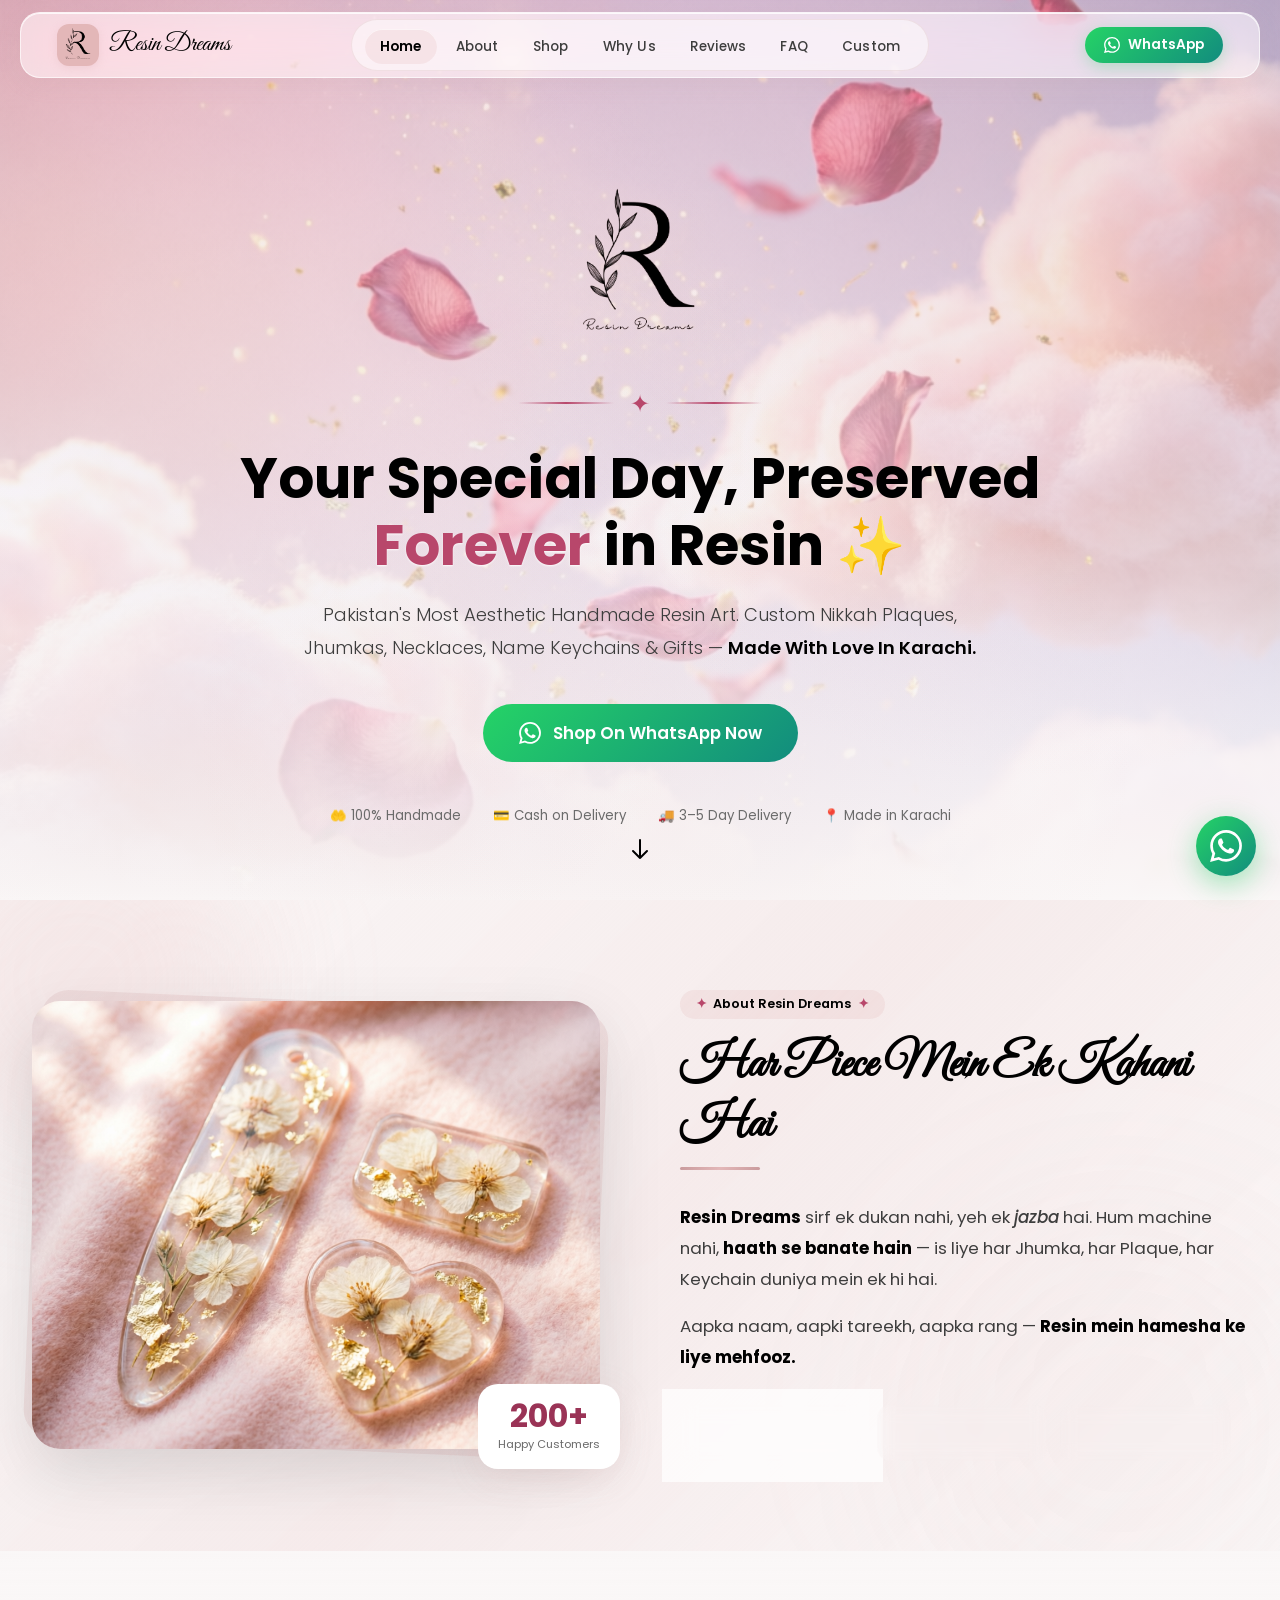
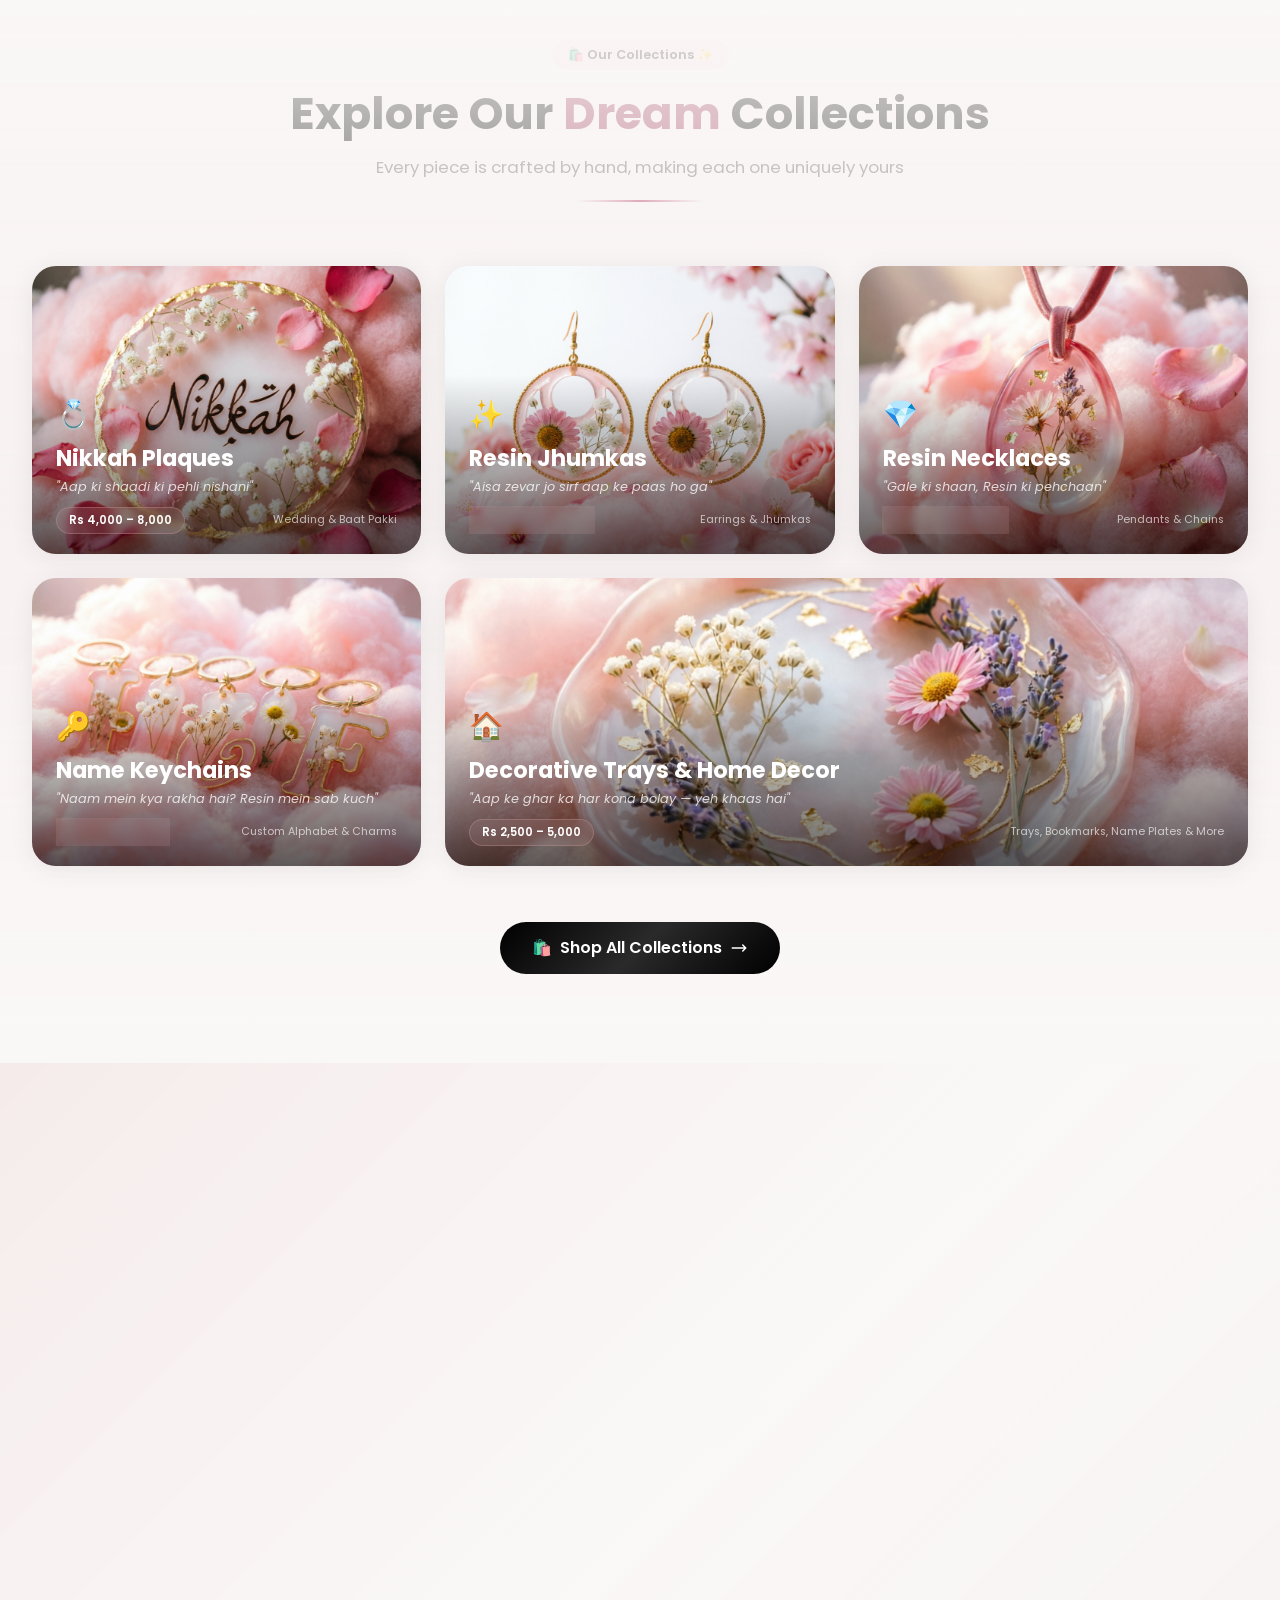
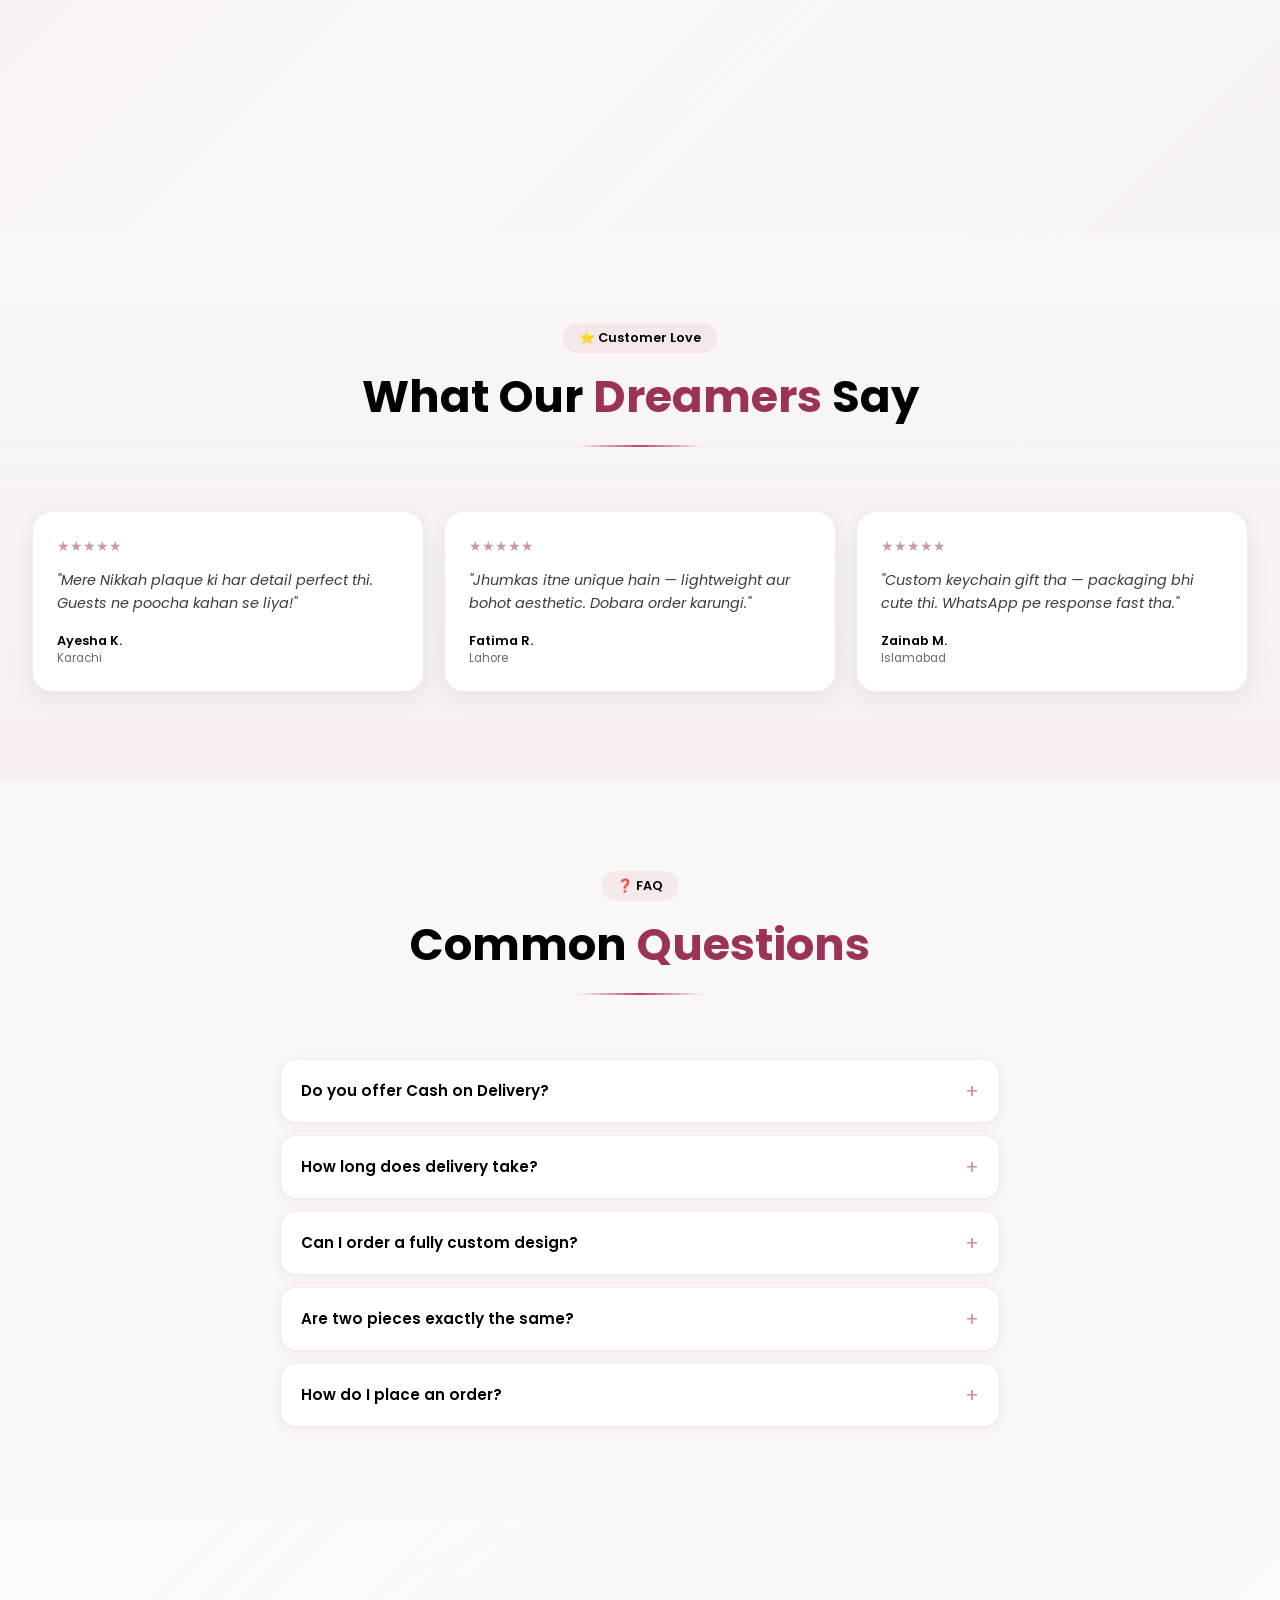
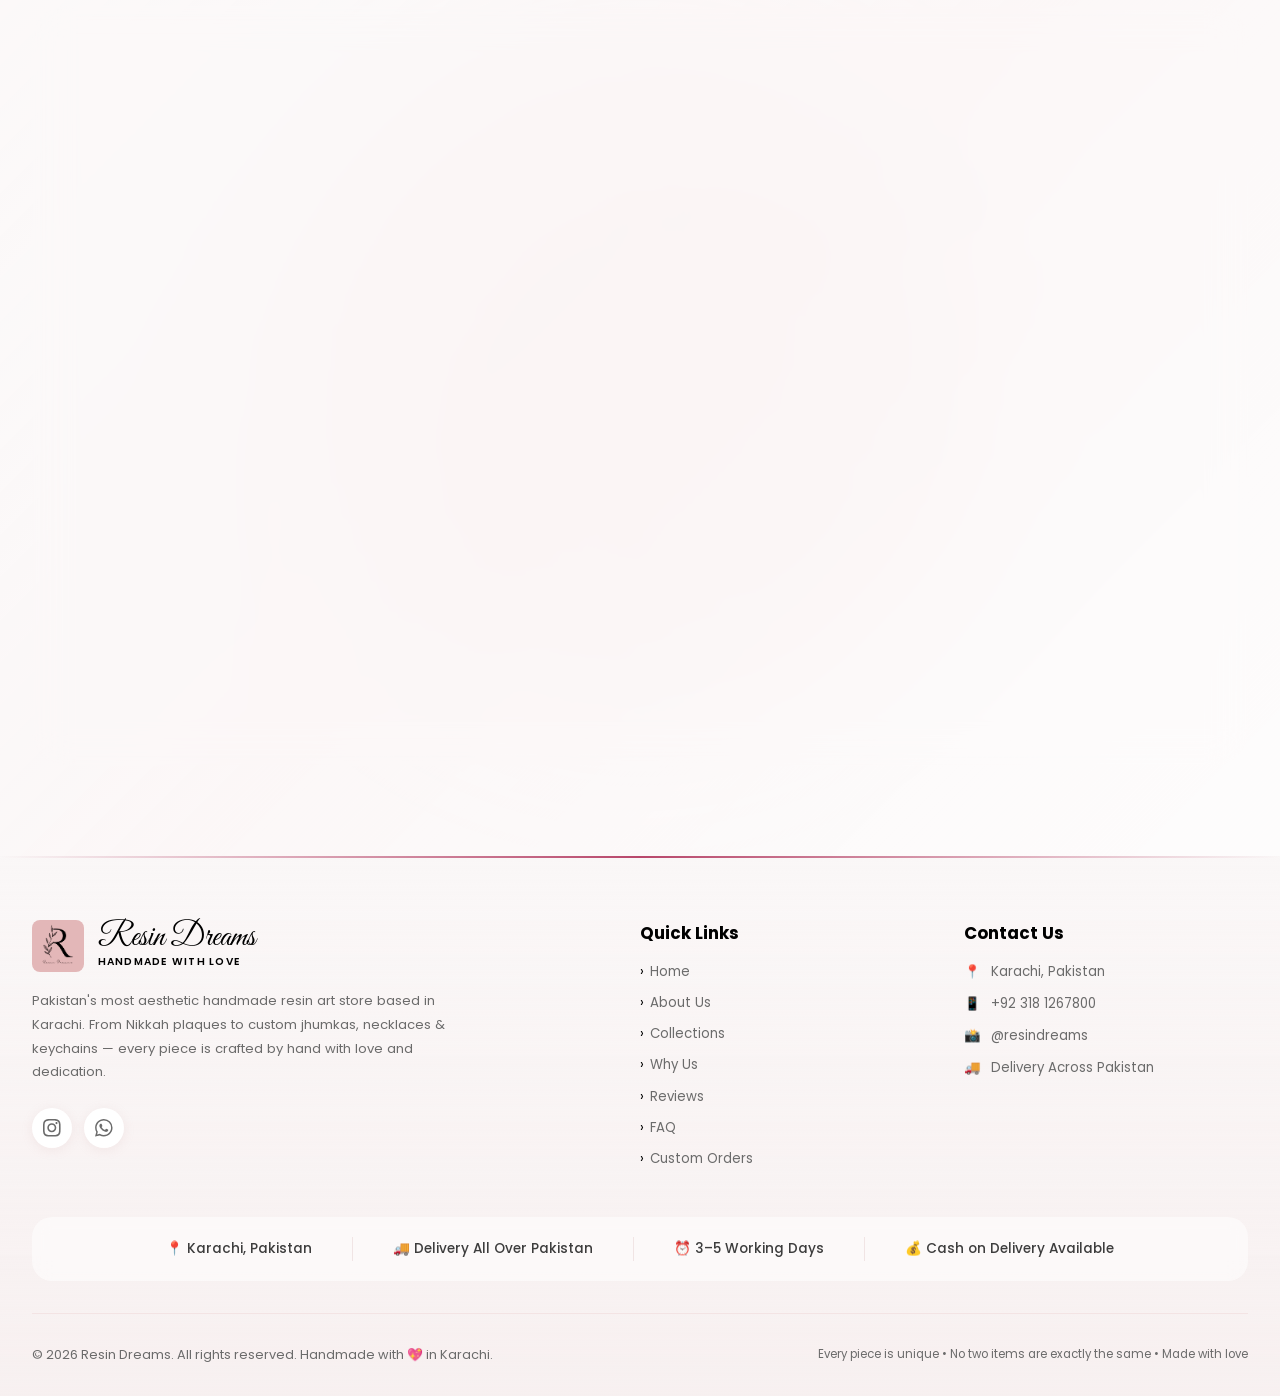
==== commit 1c4792fe: "added" ====
--- a/index.html
+++ b/index.html
@@ -7,25 +7,37 @@
 
   <meta name="description" content="Resin Dreams — handmade resin art in Karachi. Custom Nikkah plaques, jhumkas, necklaces, keychains & gifts. Cash on delivery across Pakistan." />
   <meta name="theme-color" content="#E3B7B8" />
-  <link rel="icon" href="logo.png" type="image/png" />
+  <link rel="icon" href="images/logo.png" type="image/png" sizes="32x32" />
+  <link rel="icon" href="images/logo.png" type="image/png" sizes="192x192" />
+  <link rel="apple-touch-icon" href="images/logo.png" />
+  <link rel="preload" href="images/hero.jpg" as="image" fetchpriority="high" />
+  <link rel="preload" href="CSS/styles.css" as="style" />
   <meta property="og:type" content="website" />
   <meta property="og:title" content="Resin Dreams | Handmade Resin Art — Karachi" />
   <meta property="og:description" content="Pakistan's most aesthetic handmade resin art. Order on WhatsApp — COD nationwide." />
-  <meta property="og:image" content="logo.png" />
+  <meta property="og:image" content="images/logo.png" />
   <meta property="og:locale" content="en_PK" />
   <meta name="twitter:card" content="summary_large_image" />
   <meta name="twitter:title" content="Resin Dreams | Handmade Resin Art" />
   <meta name="twitter:description" content="Custom resin plaques, jewelry & gifts — made with love in Karachi." />
-  <meta name="twitter:image" content="logo.png" />
+  <meta name="twitter:image" content="images/logo.png" />
 
   <!-- ============================================================
        FONTS — Preconnect for faster load, then stylesheet
   ============================================================ -->
   <link rel="preconnect" href="https://fonts.googleapis.com" />
   <link rel="preconnect" href="https://fonts.gstatic.com" crossorigin />
-  <link href="https://fonts.googleapis.com/css2?family=Great+Vibes&family=Poppins:wght@300;400;500;600;700&family=Inter:wght@300;400;500;600&display=swap" rel="stylesheet" />
-
-  <link rel="stylesheet" href="CSS/styles.css">
+  <link
+    rel="stylesheet"
+    href="https://fonts.googleapis.com/css2?family=Great+Vibes&family=Poppins:wght@400;600;700&display=swap"
+    media="print"
+    onload="this.media='all'"
+  />
+  <noscript>
+    <link rel="stylesheet" href="https://fonts.googleapis.com/css2?family=Great+Vibes&family=Poppins:wght@400;600;700&display=swap" />
+  </noscript>
+
+  <link rel="stylesheet" href="CSS/styles.css" />
 
   <script type="application/ld+json">
   {
@@ -33,7 +45,7 @@
     "@type": "LocalBusiness",
     "name": "Resin Dreams",
     "description": "Handmade resin art and jewelry in Karachi, Pakistan",
-    "image": "logo.png",
+    "image": "images/logo.png",
     "address": { "@type": "PostalAddress", "addressLocality": "Karachi", "addressCountry": "PK" },
     "telephone": "+92-318-1267800",
     "url": "https://www.instagram.com/resindreams",
@@ -59,10 +71,11 @@
         <a href="#home" class="nav-brand" aria-label="Resin Dreams — home">
           <div class="nav-logo-wrap">
             <img
-              src="/images/logo.png"
+              src="images/logo.png"
               alt="Resin Dreams logo"
               width="44" height="44"
               loading="eager"
+              decoding="async"
             />
           </div>
           <span class="nav-brand-name">Resin Dreams</span>
@@ -120,10 +133,15 @@
 
     <div id="mobile-menu" role="dialog" aria-modal="true" aria-label="Navigation menu" aria-hidden="true">
       <div class="mobile-menu-header">
-        <div>
-          <div class="mobile-menu-title">Resin Dreams</div>
-          <div class="mobile-menu-sub">Menu</div>
-        </div>
+        <a href="#home" class="mobile-menu-brand" aria-label="Resin Dreams — home">
+          <div class="mobile-menu-logo-wrap">
+            <img src="images/logo.png" alt="" width="40" height="40" decoding="async" />
+          </div>
+          <div class="mobile-menu-brand-text">
+            <div class="mobile-menu-title">Resin Dreams</div>
+            <div class="mobile-menu-sub">Menu</div>
+          </div>
+        </a>
         <button type="button" class="mobile-menu-close" id="mobile-menu-close" aria-label="Close menu">×</button>
       </div>
 
@@ -165,8 +183,11 @@
         src="images/hero.jpg"
         alt=""
         id="hero-img"
+        width="1200"
+        height="800"
         loading="eager"
         fetchpriority="high"
+        decoding="async"
       />
       <div class="hero-bg-overlay"></div>
     </div>
@@ -177,11 +198,11 @@
       <!-- Floating logo -->
       <img
         class="hero-logo"
-        src="/images/logo.png"
-
+        src="images/logo.png"
         alt="Resin Dreams logo"
         width="192" height="192"
         loading="eager"
+        decoding="async"
       />
 
       <!-- Decorative divider row -->
@@ -711,7 +732,7 @@
           <div class="footer-brand-row">
             <img
               class="footer-logo"
-              src="/images/logo.png"
+              src="images/logo.png"
               alt="Resin Dreams logo"
               loading="lazy"
               width="52" height="52"
@@ -817,7 +838,7 @@
   <!-- ============================================================
        JAVASCRIPT — Minimal, purposeful, no bloat
   ============================================================ -->
-  <script src="JS/script.js"></script>
+  <script src="JS/script.js" defer></script>
 
 </body>
 </html>
--- a/CSS/styles.css
+++ b/CSS/styles.css
@@ -262,7 +262,6 @@
     opacity: 0;
     transition: opacity 0.8s var(--ease-luxury),
         transform 0.8s var(--ease-luxury);
-    will-change: opacity, transform;
 }
 
 .reveal {
@@ -326,7 +325,6 @@
     border-radius: 50%;
     background: var(--gold);
     animation: float-sparkle linear infinite;
-    will-change: transform, opacity;
 }
 
 /* ============================================================
@@ -669,16 +667,51 @@
     display: flex;
     align-items: center;
     justify-content: space-between;
+    gap: 0.75rem;
     padding: 1.25rem 1.25rem 1rem;
     border-bottom: 1px solid rgba(201, 154, 156, 0.15);
     flex-shrink: 0;
 }
 
+.mobile-menu-brand {
+    display: flex;
+    align-items: center;
+    gap: 0.75rem;
+    min-width: 0;
+    flex: 1;
+    text-decoration: none;
+    color: inherit;
+}
+
+.mobile-menu-brand:hover {
+    opacity: 0.88;
+}
+
+.mobile-menu-logo-wrap {
+    width: 40px;
+    height: 40px;
+    flex-shrink: 0;
+    border-radius: 10px;
+    background: var(--brand-rose);
+    overflow: hidden;
+    box-shadow: var(--shadow-sm);
+}
+
+.mobile-menu-logo-wrap img {
+    width: 100%;
+    height: 100%;
+    object-fit: contain;
+}
+
+.mobile-menu-brand-text {
+    min-width: 0;
+}
+
 .mobile-menu-title {
     font-family: 'Great Vibes', cursive;
-    font-size: 1.65rem;
+    font-size: 1.5rem;
     color: var(--text-dark);
-    line-height: 1;
+    line-height: 1.1;
 }
 
 .mobile-menu-sub {
@@ -933,7 +966,7 @@
     width: 100%;
     height: 100%;
     object-fit: cover;
-    will-change: transform;
+    aspect-ratio: 3 / 2;
 }
 
 .hero-bg-overlay {
@@ -1954,13 +1987,17 @@
     }
 
     .nav-brand-name {
-        display: none;
-    }
-}
-
-@media (min-width: 480px) and (max-width: 767px) {
-    .nav-brand-name {
         display: block;
+        font-size: 1.2rem;
+        max-width: 9rem;
+        overflow: hidden;
+        text-overflow: ellipsis;
+        white-space: nowrap;
+    }
+
+    .nav-logo-wrap {
+        width: 38px;
+        height: 38px;
     }
 }
 
--- a/CSS/styles.css
+++ b/CSS/styles.css
@@ -262,7 +262,6 @@
     opacity: 0;
     transition: opacity 0.8s var(--ease-luxury),
         transform 0.8s var(--ease-luxury);
-    will-change: opacity, transform;
 }
 
 .reveal {
@@ -326,7 +325,6 @@
     border-radius: 50%;
     background: var(--gold);
     animation: float-sparkle linear infinite;
-    will-change: transform, opacity;
 }
 
 /* ============================================================
@@ -669,16 +667,51 @@
     display: flex;
     align-items: center;
     justify-content: space-between;
+    gap: 0.75rem;
     padding: 1.25rem 1.25rem 1rem;
     border-bottom: 1px solid rgba(201, 154, 156, 0.15);
     flex-shrink: 0;
 }
 
+.mobile-menu-brand {
+    display: flex;
+    align-items: center;
+    gap: 0.75rem;
+    min-width: 0;
+    flex: 1;
+    text-decoration: none;
+    color: inherit;
+}
+
+.mobile-menu-brand:hover {
+    opacity: 0.88;
+}
+
+.mobile-menu-logo-wrap {
+    width: 40px;
+    height: 40px;
+    flex-shrink: 0;
+    border-radius: 10px;
+    background: var(--brand-rose);
+    overflow: hidden;
+    box-shadow: var(--shadow-sm);
+}
+
+.mobile-menu-logo-wrap img {
+    width: 100%;
+    height: 100%;
+    object-fit: contain;
+}
+
+.mobile-menu-brand-text {
+    min-width: 0;
+}
+
 .mobile-menu-title {
     font-family: 'Great Vibes', cursive;
-    font-size: 1.65rem;
+    font-size: 1.5rem;
     color: var(--text-dark);
-    line-height: 1;
+    line-height: 1.1;
 }
 
 .mobile-menu-sub {
@@ -933,7 +966,7 @@
     width: 100%;
     height: 100%;
     object-fit: cover;
-    will-change: transform;
+    aspect-ratio: 3 / 2;
 }
 
 .hero-bg-overlay {
@@ -1954,13 +1987,17 @@
     }
 
     .nav-brand-name {
-        display: none;
-    }
-}
-
-@media (min-width: 480px) and (max-width: 767px) {
-    .nav-brand-name {
         display: block;
+        font-size: 1.2rem;
+        max-width: 9rem;
+        overflow: hidden;
+        text-overflow: ellipsis;
+        white-space: nowrap;
+    }
+
+    .nav-logo-wrap {
+        width: 38px;
+        height: 38px;
     }
 }
 
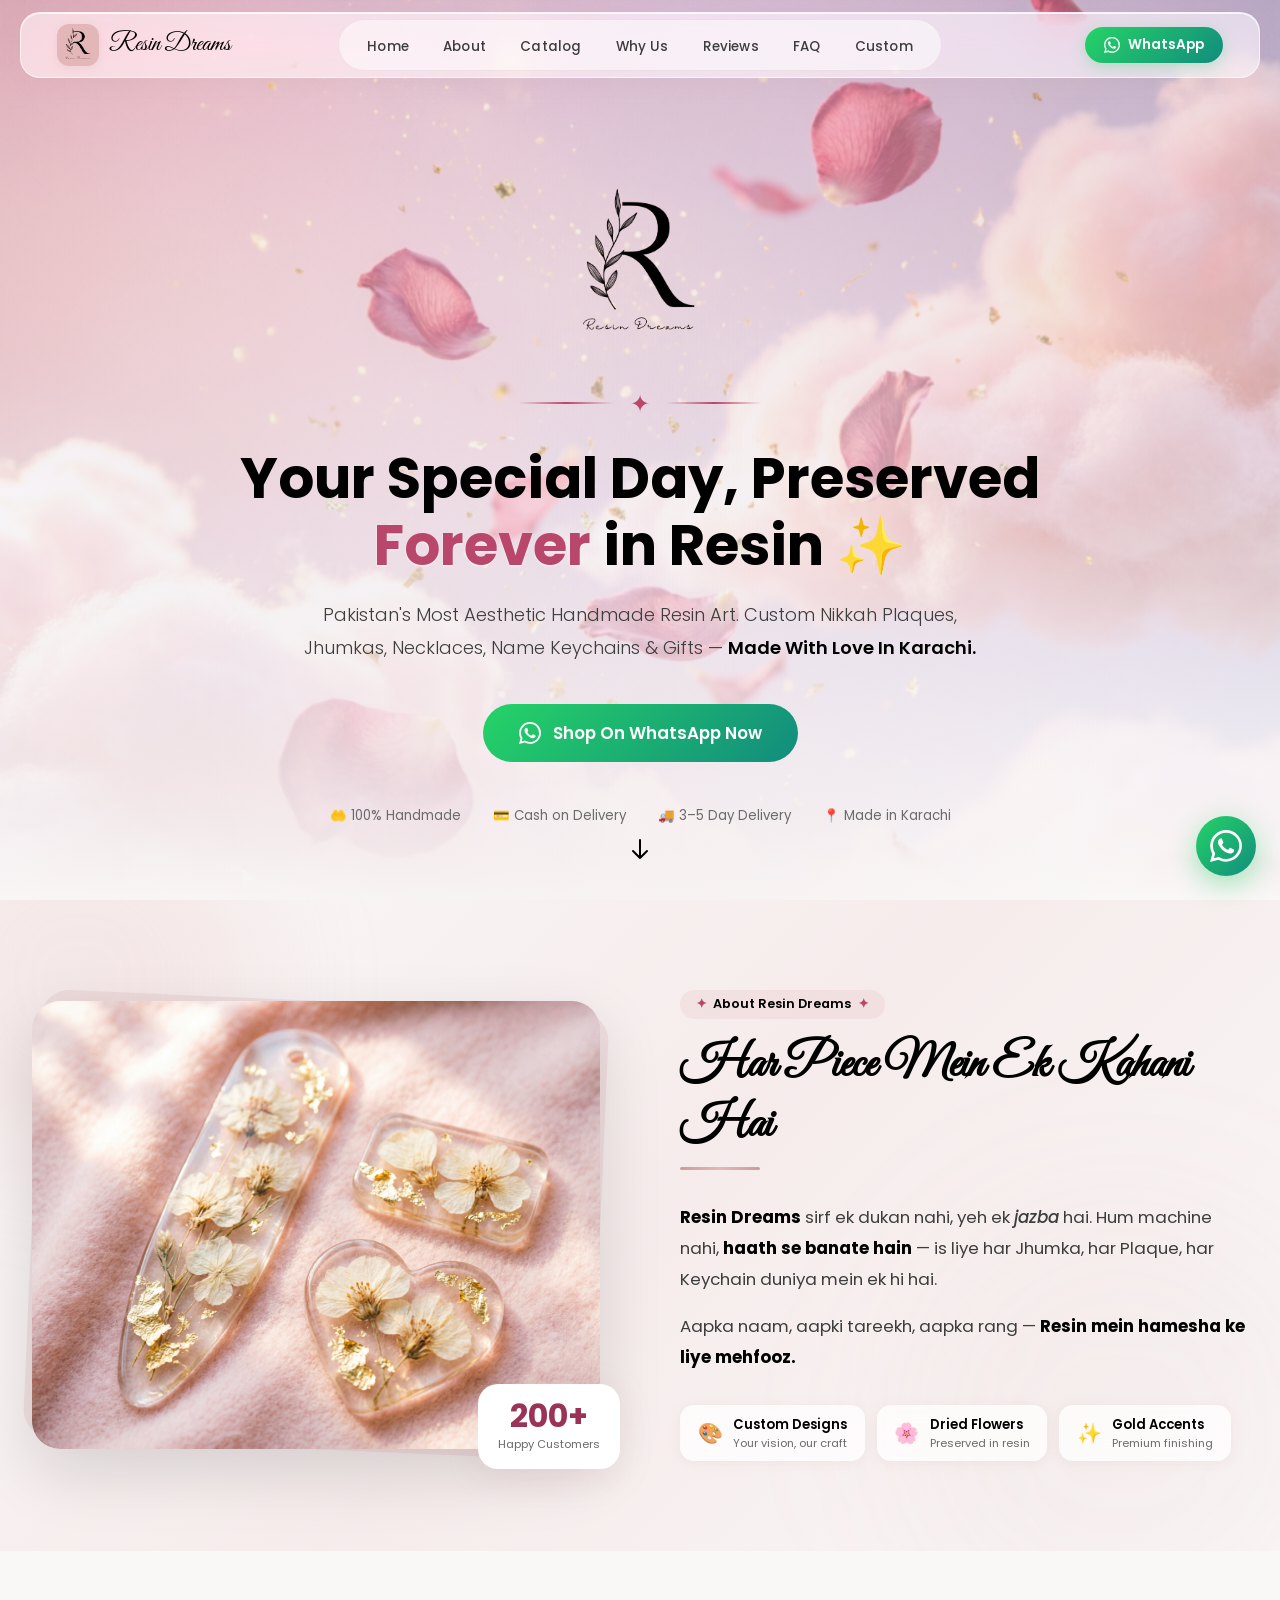
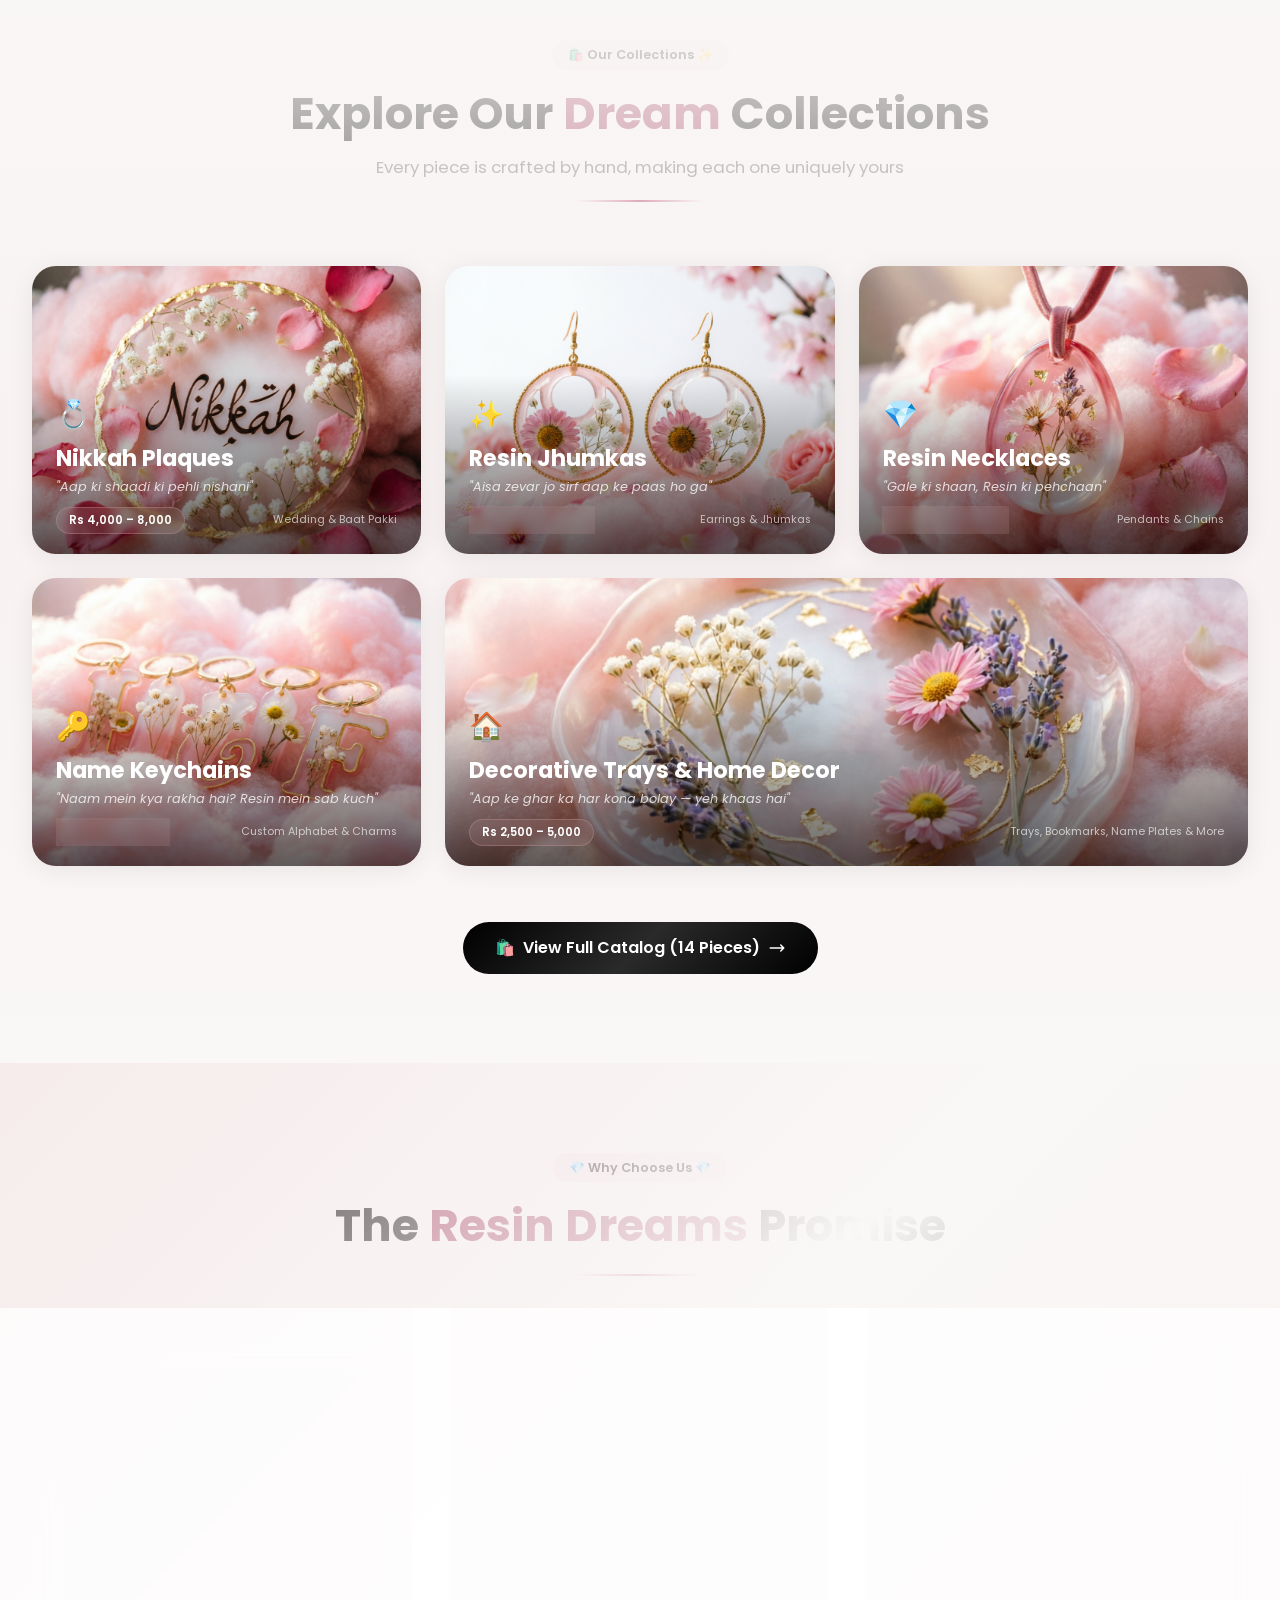
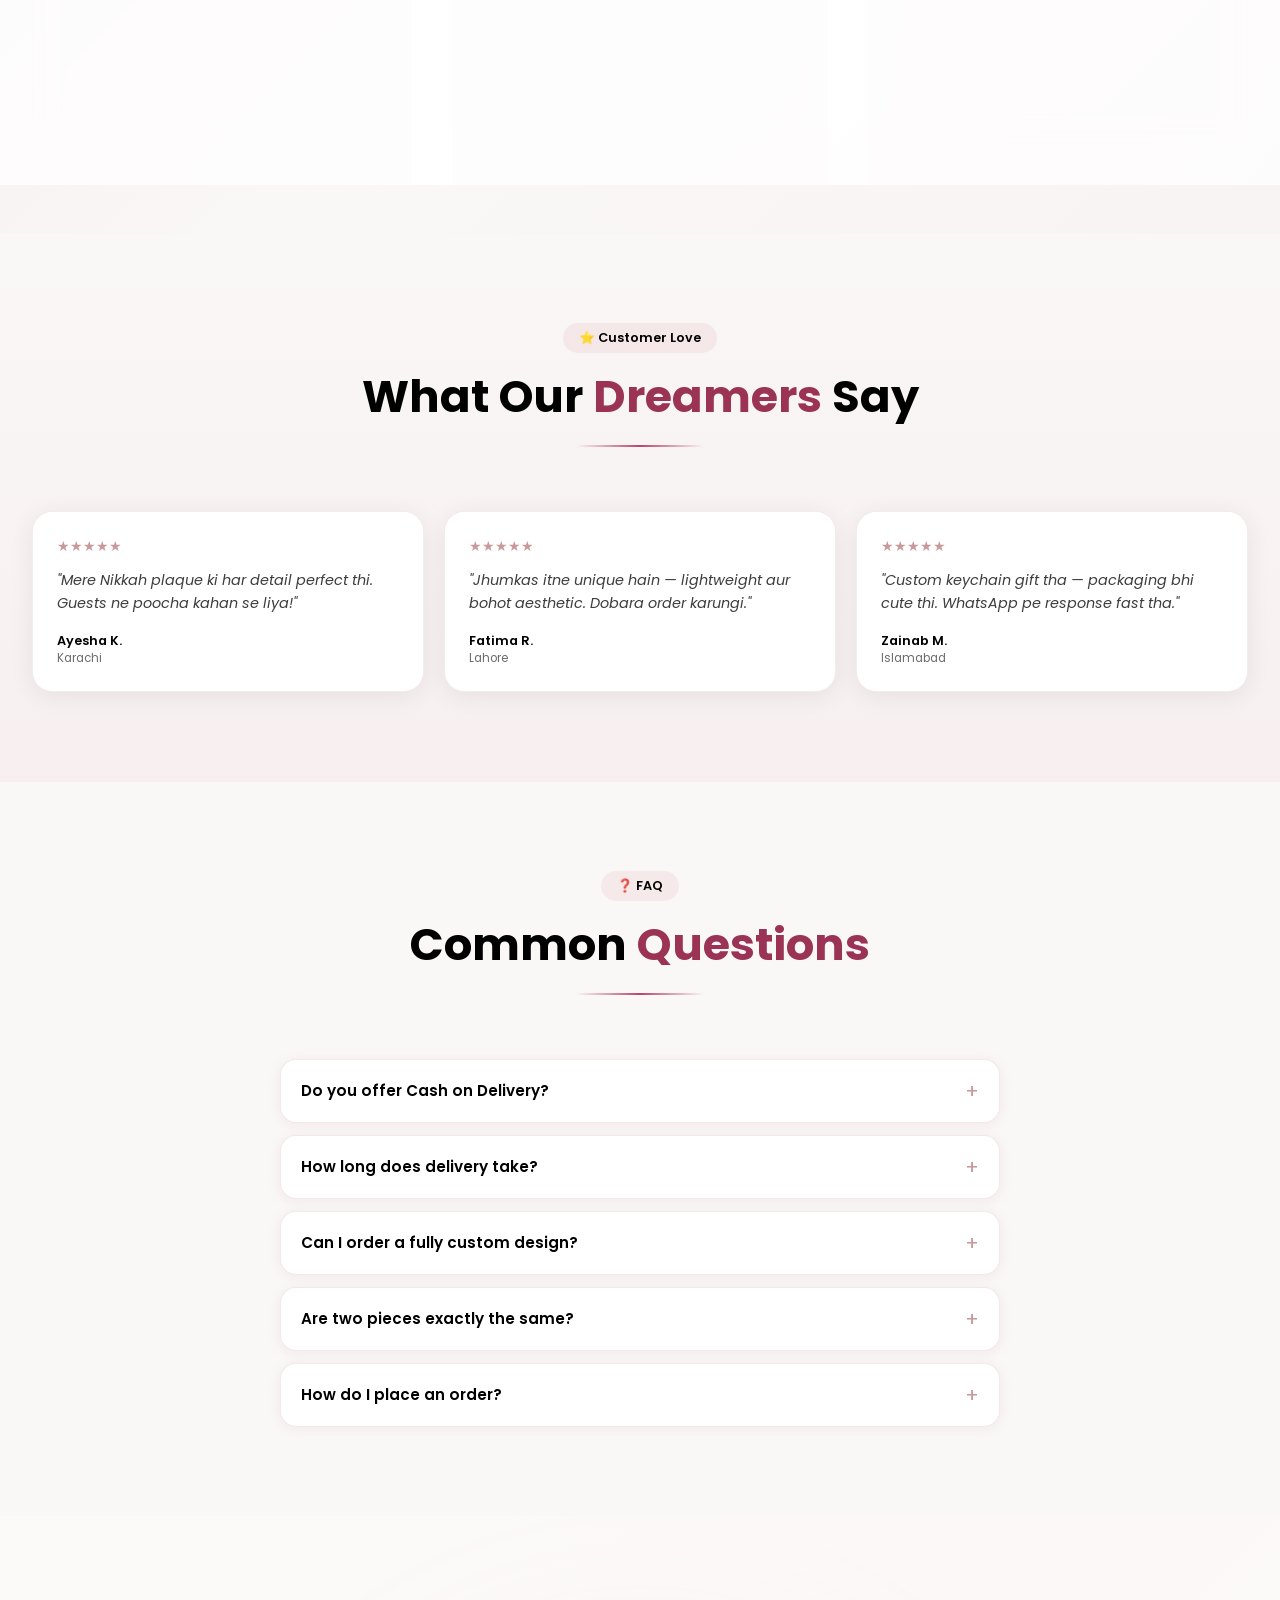
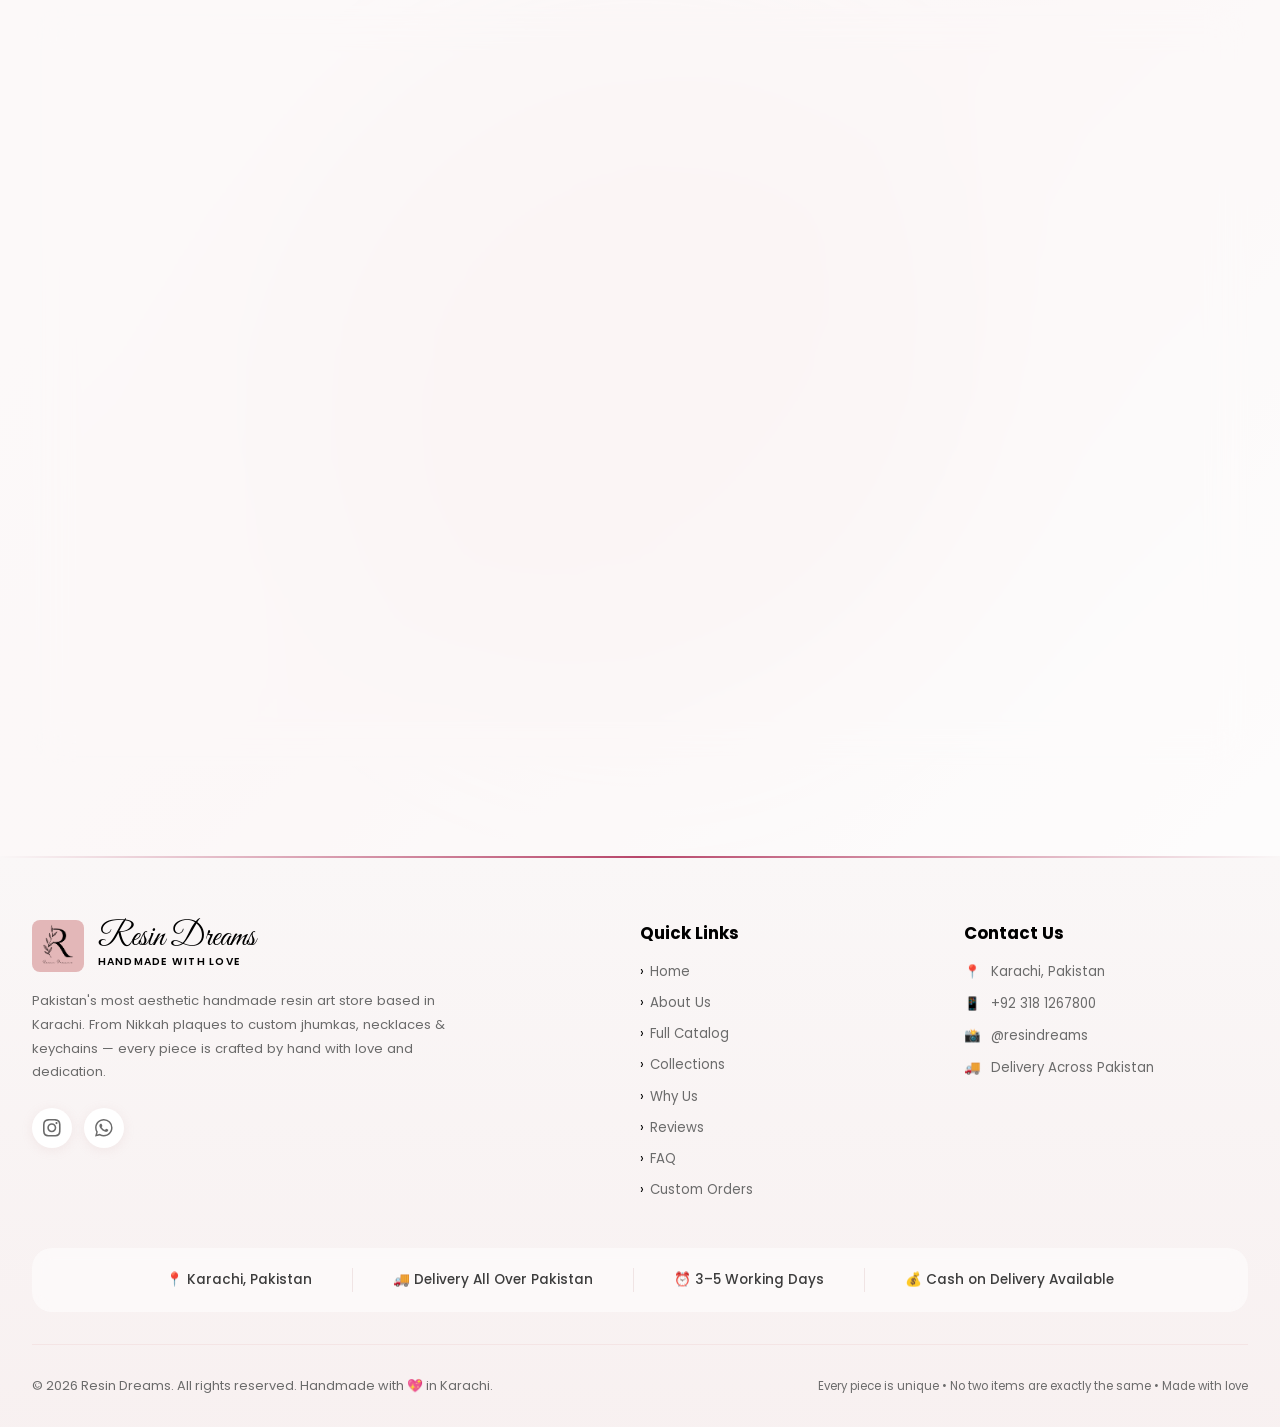
==== commit fb7310b3: "added" ====
--- a/index.html
+++ b/index.html
@@ -56,11 +56,6 @@
 <body>
 
   <!-- ============================================================
-       SPARKLE BACKGROUND — created via JS, styled via CSS
-  ============================================================ -->
-  <div id="sparkle-container" aria-hidden="true"></div>
-
-  <!-- ============================================================
        NAVBAR
   ============================================================ -->
   <nav id="navbar" role="navigation" aria-label="Main navigation">
@@ -68,7 +63,7 @@
       <div class="nav-inner">
 
         <!-- Brand -->
-        <a href="#home" class="nav-brand" aria-label="Resin Dreams — home">
+        <a href="index.html#home" class="nav-brand" aria-label="Resin Dreams — home">
           <div class="nav-logo-wrap">
             <img
               src="images/logo.png"
@@ -87,7 +82,7 @@
             <ul class="nav-links" role="list">
               <li><a href="#home"     class="nav-link">Home</a></li>
               <li><a href="#about"    class="nav-link">About</a></li>
-              <li><a href="#products" class="nav-link">Shop</a></li>
+              <li><a href="catalog.html" class="nav-link">Catalog</a></li>
               <li><a href="#trust"    class="nav-link">Why Us</a></li>
               <li><a href="#reviews"  class="nav-link">Reviews</a></li>
               <li><a href="#faq"      class="nav-link">FAQ</a></li>
@@ -148,7 +143,7 @@
       <div class="mobile-menu-body" role="menu">
         <a href="#home"     class="mobile-link" role="menuitem"><span class="mobile-link-icon" aria-hidden="true">🏠</span><span class="mobile-link-label">Home</span><span class="mobile-link-arrow" aria-hidden="true">›</span></a>
         <a href="#about"    class="mobile-link" role="menuitem"><span class="mobile-link-icon" aria-hidden="true">✨</span><span class="mobile-link-label">About</span><span class="mobile-link-arrow" aria-hidden="true">›</span></a>
-        <a href="#products" class="mobile-link" role="menuitem"><span class="mobile-link-icon" aria-hidden="true">🛍️</span><span class="mobile-link-label">Shop</span><span class="mobile-link-arrow" aria-hidden="true">›</span></a>
+        <a href="catalog.html" class="mobile-link" role="menuitem"><span class="mobile-link-icon" aria-hidden="true">🛍️</span><span class="mobile-link-label">Catalog</span><span class="mobile-link-arrow" aria-hidden="true">›</span></a>
         <a href="#trust"    class="mobile-link" role="menuitem"><span class="mobile-link-icon" aria-hidden="true">💎</span><span class="mobile-link-label">Why Us</span><span class="mobile-link-arrow" aria-hidden="true">›</span></a>
         <a href="#reviews"  class="mobile-link" role="menuitem"><span class="mobile-link-icon" aria-hidden="true">⭐</span><span class="mobile-link-label">Reviews</span><span class="mobile-link-arrow" aria-hidden="true">›</span></a>
         <a href="#faq"      class="mobile-link" role="menuitem"><span class="mobile-link-icon" aria-hidden="true">❓</span><span class="mobile-link-label">FAQ</span><span class="mobile-link-arrow" aria-hidden="true">›</span></a>
@@ -452,14 +447,9 @@
 
       <!-- Shop CTA -->
       <div class="products-cta reveal">
-        <a
-          href="https://wa.me/923181267800?text=Assalamualaikum, I want to see your Resin Dreams collection!"
-          target="_blank"
-          rel="noopener"
-          class="btn-gold"
-        >
+        <a href="catalog.html" class="btn-gold">
           <span>🛍️</span>
-          Shop All Collections
+          View Full Catalog (14 Pieces)
           <svg width="18" height="18" fill="none" stroke="currentColor" stroke-width="2" stroke-linecap="round" stroke-linejoin="round" viewBox="0 0 24 24" aria-hidden="true"><path d="M17 8l4 4m0 0l-4 4m4-4H3"/></svg>
         </a>
       </div>
@@ -784,6 +774,7 @@
           <ul class="footer-nav" role="list">
             <li><a href="#home"><span class="footer-nav-arrow">›</span> Home</a></li>
             <li><a href="#about"><span class="footer-nav-arrow">›</span> About Us</a></li>
+            <li><a href="catalog.html"><span class="footer-nav-arrow">›</span> Full Catalog</a></li>
             <li><a href="#products"><span class="footer-nav-arrow">›</span> Collections</a></li>
             <li><a href="#trust"><span class="footer-nav-arrow">›</span> Why Us</a></li>
             <li><a href="#reviews"><span class="footer-nav-arrow">›</span> Reviews</a></li>
@@ -838,6 +829,7 @@
   <!-- ============================================================
        JAVASCRIPT — Minimal, purposeful, no bloat
   ============================================================ -->
+  <script src="JS/site.js" defer></script>
   <script src="JS/script.js" defer></script>
 
 </body>
--- a/CSS/styles.css
+++ b/CSS/styles.css
@@ -58,10 +58,14 @@
     box-sizing: border-box;
 }
 
-html {
-    scroll-behavior: smooth;
-    font-size: 16px;
-}
+    html {
+        scroll-behavior: smooth;
+        font-size: 16px;
+    }
+
+    @media (prefers-reduced-motion: reduce) {
+        html { scroll-behavior: auto; }
+    }
 
 body {
     font-family: 'Poppins', sans-serif;
@@ -255,28 +259,28 @@
 /* ============================================================
        6. SCROLL REVEAL — hardware-accelerated with transform+opacity
     ============================================================ */
-.reveal,
-.reveal-left,
-.reveal-right,
-.reveal-scale {
+html.js-reveal .reveal,
+html.js-reveal .reveal-left,
+html.js-reveal .reveal-right,
+html.js-reveal .reveal-scale {
     opacity: 0;
     transition: opacity 0.8s var(--ease-luxury),
         transform 0.8s var(--ease-luxury);
 }
 
-.reveal {
+html.js-reveal .reveal {
     transform: translateY(40px);
 }
 
-.reveal-left {
+html.js-reveal .reveal-left {
     transform: translateX(-40px);
 }
 
-.reveal-right {
+html.js-reveal .reveal-right {
     transform: translateX(40px);
 }
 
-.reveal-scale {
+html.js-reveal .reveal-scale {
     transform: scale(0.85);
 }
 
--- a/CSS/styles.css
+++ b/CSS/styles.css
@@ -58,10 +58,14 @@
     box-sizing: border-box;
 }
 
-html {
-    scroll-behavior: smooth;
-    font-size: 16px;
-}
+    html {
+        scroll-behavior: smooth;
+        font-size: 16px;
+    }
+
+    @media (prefers-reduced-motion: reduce) {
+        html { scroll-behavior: auto; }
+    }
 
 body {
     font-family: 'Poppins', sans-serif;
@@ -255,28 +259,28 @@
 /* ============================================================
        6. SCROLL REVEAL — hardware-accelerated with transform+opacity
     ============================================================ */
-.reveal,
-.reveal-left,
-.reveal-right,
-.reveal-scale {
+html.js-reveal .reveal,
+html.js-reveal .reveal-left,
+html.js-reveal .reveal-right,
+html.js-reveal .reveal-scale {
     opacity: 0;
     transition: opacity 0.8s var(--ease-luxury),
         transform 0.8s var(--ease-luxury);
 }
 
-.reveal {
+html.js-reveal .reveal {
     transform: translateY(40px);
 }
 
-.reveal-left {
+html.js-reveal .reveal-left {
     transform: translateX(-40px);
 }
 
-.reveal-right {
+html.js-reveal .reveal-right {
     transform: translateX(40px);
 }
 
-.reveal-scale {
+html.js-reveal .reveal-scale {
     transform: scale(0.85);
 }
 
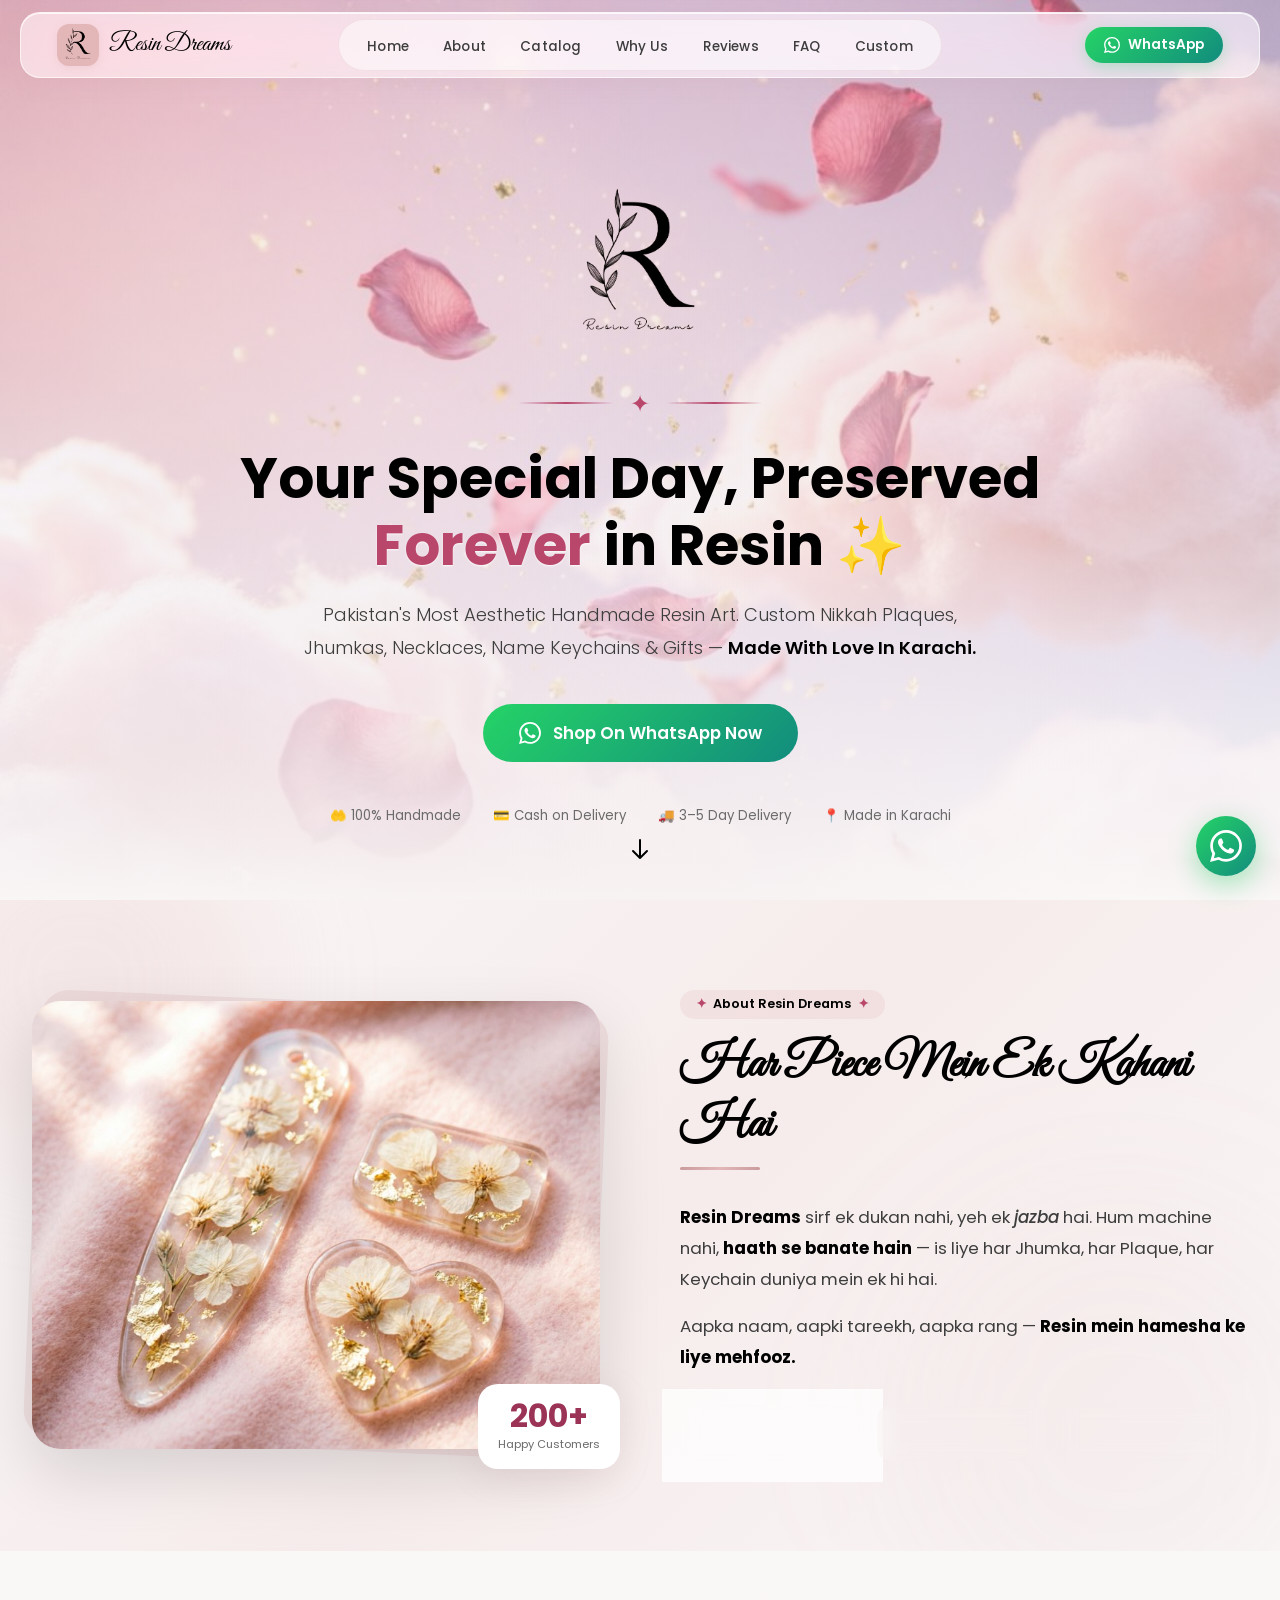
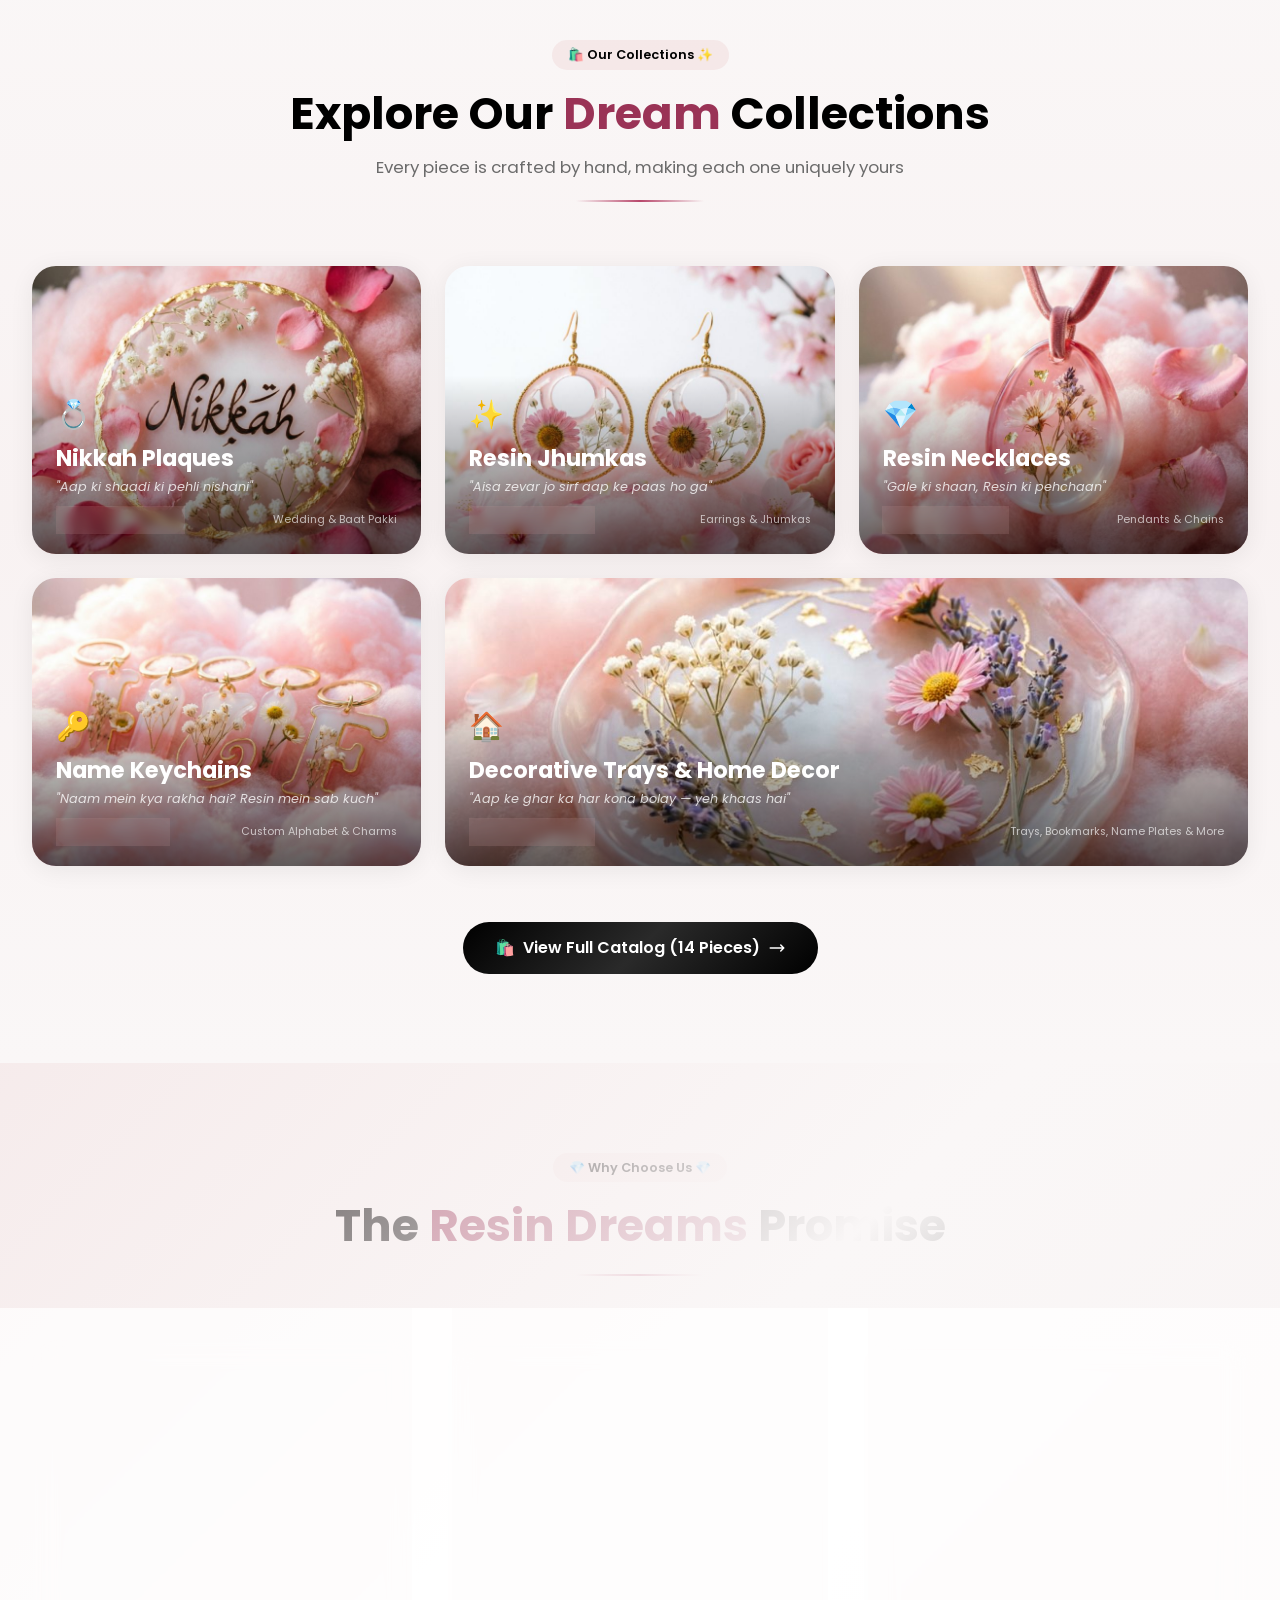
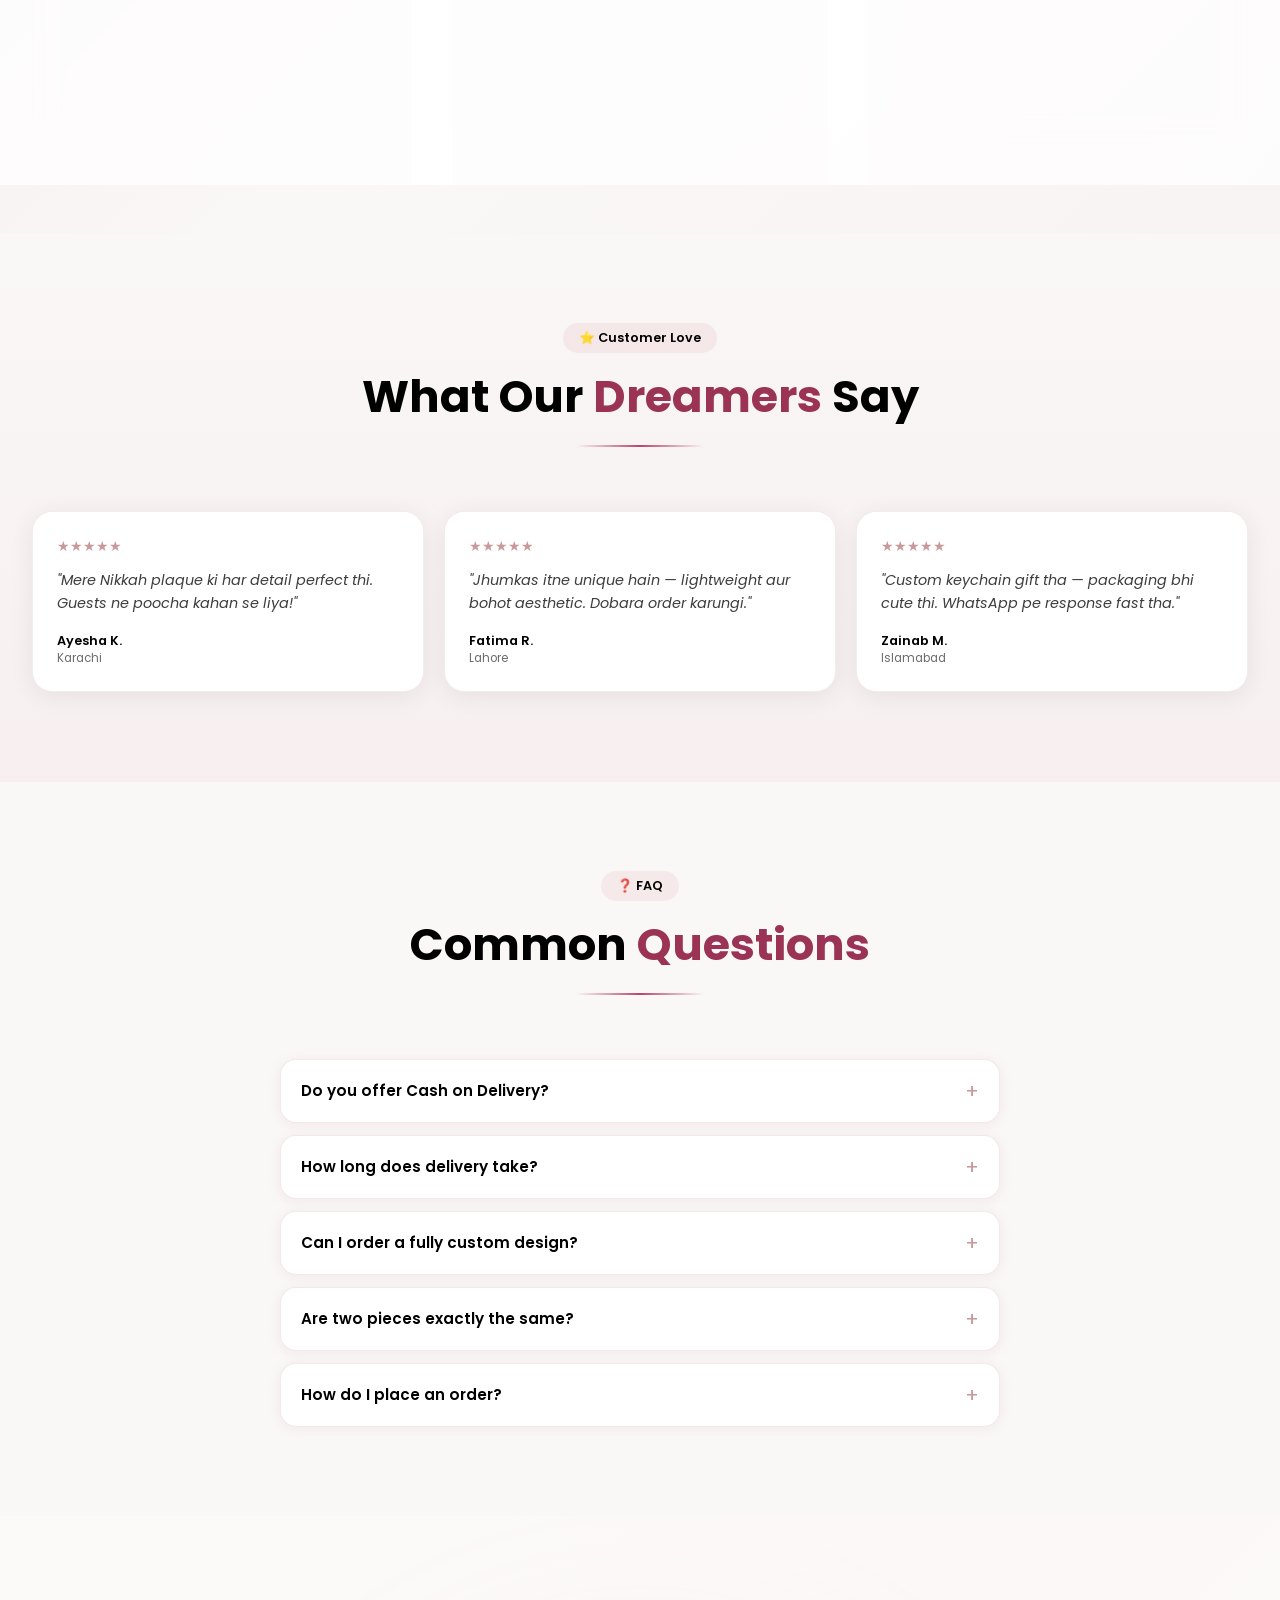
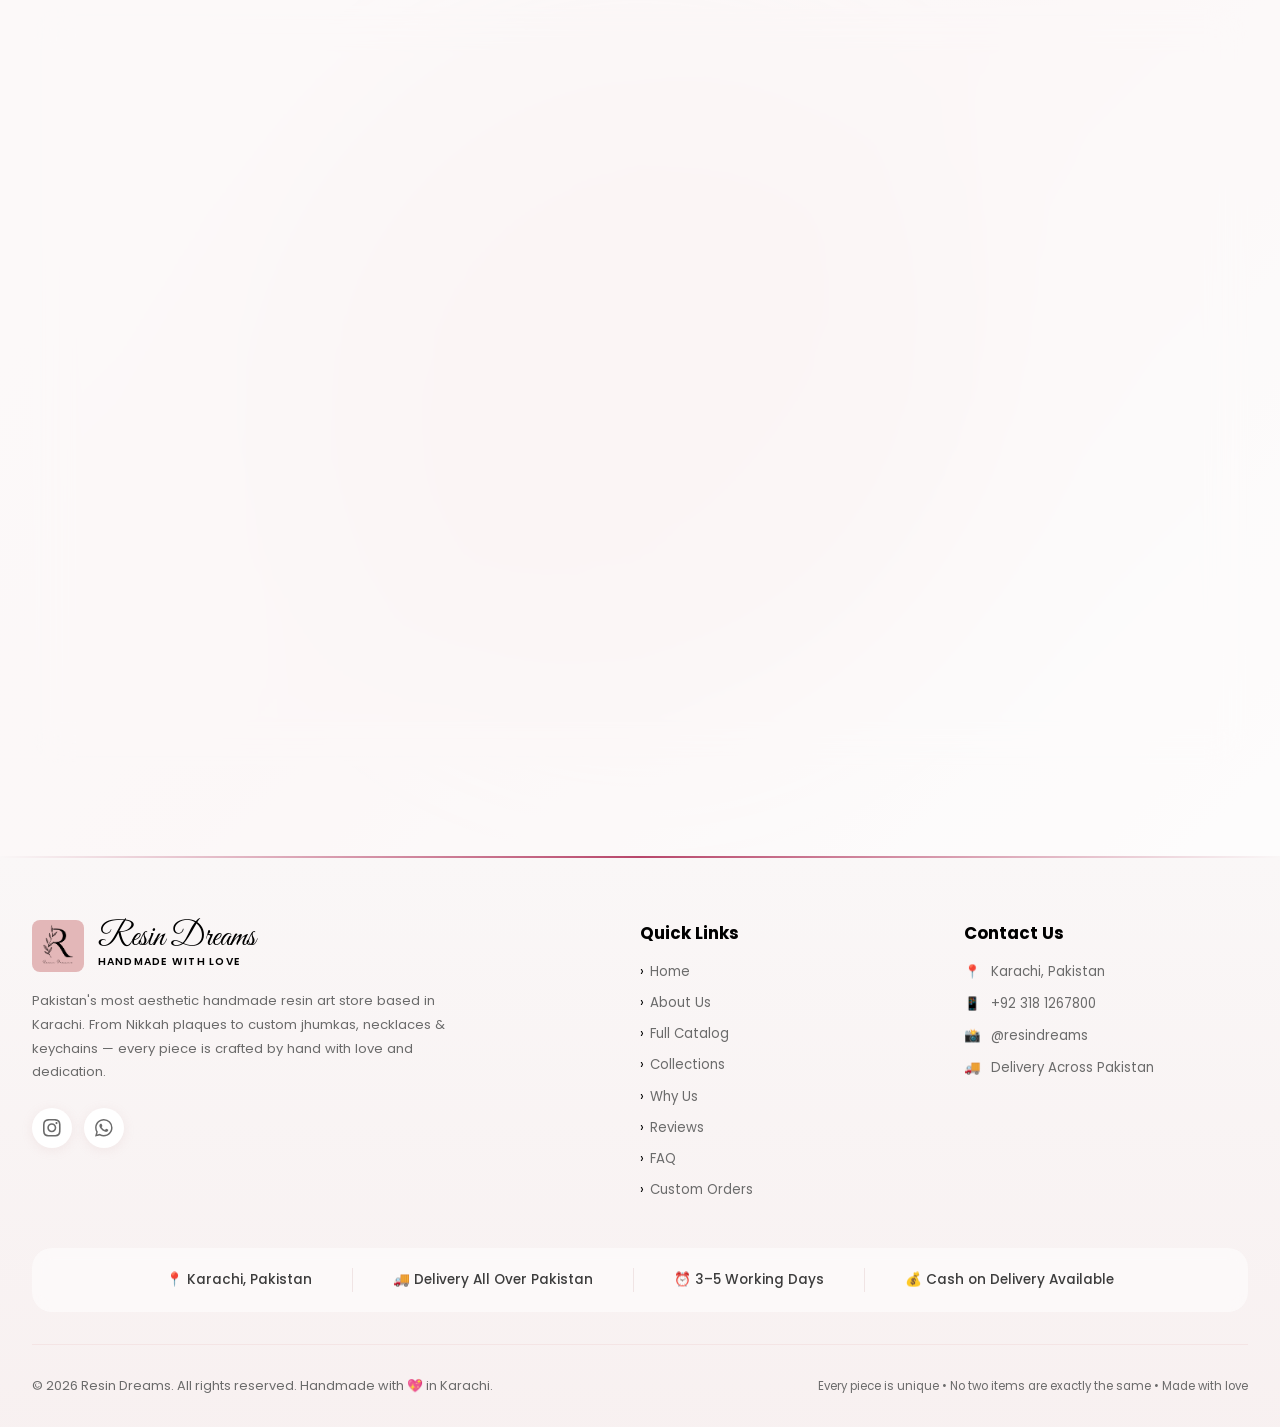
==== commit e4b5c231: "added" ====
--- a/index.html
+++ b/index.html
@@ -10,7 +10,7 @@
   <link rel="icon" href="images/logo.png" type="image/png" sizes="32x32" />
   <link rel="icon" href="images/logo.png" type="image/png" sizes="192x192" />
   <link rel="apple-touch-icon" href="images/logo.png" />
-  <link rel="preload" href="images/hero.jpg" as="image" fetchpriority="high" />
+  <link rel="preload" href="images/hero.jpg" as="image" fetchpriority="high" media="(min-width: 768px)" />
   <link rel="preload" href="CSS/styles.css" as="style" />
   <meta property="og:type" content="website" />
   <meta property="og:title" content="Resin Dreams | Handmade Resin Art — Karachi" />
@@ -29,12 +29,12 @@
   <link rel="preconnect" href="https://fonts.gstatic.com" crossorigin />
   <link
     rel="stylesheet"
-    href="https://fonts.googleapis.com/css2?family=Great+Vibes&family=Poppins:wght@400;600;700&display=swap"
+    href="https://fonts.googleapis.com/css2?family=Great+Vibes&family=Poppins:wght@400;600&display=swap"
     media="print"
     onload="this.media='all'"
   />
   <noscript>
-    <link rel="stylesheet" href="https://fonts.googleapis.com/css2?family=Great+Vibes&family=Poppins:wght@400;600;700&display=swap" />
+    <link rel="stylesheet" href="https://fonts.googleapis.com/css2?family=Great+Vibes&family=Poppins:wght@400;600&display=swap" />
   </noscript>
 
   <link rel="stylesheet" href="CSS/styles.css" />
@@ -183,6 +183,8 @@
         loading="eager"
         fetchpriority="high"
         decoding="async"
+        width="1200"
+        height="800"
       />
       <div class="hero-bg-overlay"></div>
     </div>
@@ -272,7 +274,10 @@
               <img
                 src="images/about.jpg"
                 alt="Handmade resin art pieces laid out on a surface"
+                width="900"
+                height="600"
                 loading="lazy"
+                decoding="async"
               />
             </div>
             <!-- Floating stat -->
@@ -341,7 +346,7 @@
     <div class="container">
 
       <!-- Header -->
-      <div class="section-header reveal">
+      <div class="section-header">
         <div class="pill-label">🛍️ Our Collections ✨</div>
         <h2 class="section-title font-playfair">
           Explore Our <span class="gold-text">Dream</span> Collections
@@ -354,11 +359,14 @@
       <div class="products-grid">
 
         <!-- 1. Nikkah Plaques -->
-        <a href="https://wa.me/923181267800?text=Assalamualaikum,%20I%20want%20to%20order%20Nikkah%20Plaques%20from%20Resin%20Dreams" class="product-card reveal-scale delay-1" target="_blank" rel="noopener" aria-label="Order Nikkah Plaques on WhatsApp">
+        <a href="https://wa.me/923181267800?text=Assalamualaikum,%20I%20want%20to%20order%20Nikkah%20Plaques%20from%20Resin%20Dreams" class="product-card" target="_blank" rel="noopener" aria-label="Order Nikkah Plaques on WhatsApp">
           <img
             src="images/product-nikkah.jpg"
             alt="Custom Nikkah Plaque — beautifully crafted resin wedding plaque"
+            width="800"
+            height="480"
             loading="lazy"
+            decoding="async"
           />
           <div class="product-card-body">
             <div class="product-card-emoji">💍</div>
@@ -372,11 +380,14 @@
         </a>
 
         <!-- 2. Resin Jhumkas -->
-        <a href="https://wa.me/923181267800?text=Assalamualaikum,%20I%20want%20to%20order%20Resin%20Jhumkas%20from%20Resin%20Dreams" class="product-card reveal-scale delay-2" target="_blank" rel="noopener" aria-label="Order Resin Jhumkas on WhatsApp">
+        <a href="https://wa.me/923181267800?text=Assalamualaikum,%20I%20want%20to%20order%20Resin%20Jhumkas%20from%20Resin%20Dreams" class="product-card" target="_blank" rel="noopener" aria-label="Order Resin Jhumkas on WhatsApp">
           <img
             src="images/product-jhumkas.jpg"
             alt="Resin Jhumkas — handmade floral earrings"
+            width="800"
+            height="480"
             loading="lazy"
+            decoding="async"
           />
           <div class="product-card-body">
             <div class="product-card-emoji">✨</div>
@@ -390,11 +401,14 @@
         </a>
 
         <!-- 3. Necklaces -->
-        <a href="https://wa.me/923181267800?text=Assalamualaikum,%20I%20want%20to%20order%20a%20Resin%20Necklace%20from%20Resin%20Dreams" class="product-card reveal-scale delay-3" target="_blank" rel="noopener" aria-label="Order Resin Necklaces on WhatsApp">
+        <a href="https://wa.me/923181267800?text=Assalamualaikum,%20I%20want%20to%20order%20a%20Resin%20Necklace%20from%20Resin%20Dreams" class="product-card" target="_blank" rel="noopener" aria-label="Order Resin Necklaces on WhatsApp">
           <img
             src="images/product-necklaces.jpg"
             alt="Resin Necklaces — elegant handmade pendants"
+            width="800"
+            height="480"
             loading="lazy"
+            decoding="async"
           />
           <div class="product-card-body">
             <div class="product-card-emoji">💎</div>
@@ -408,11 +422,14 @@
         </a>
 
         <!-- 4. Name Keychains -->
-        <a href="https://wa.me/923181267800?text=Assalamualaikum,%20I%20want%20to%20order%20Name%20Keychains%20from%20Resin%20Dreams" class="product-card reveal-scale delay-4" target="_blank" rel="noopener" aria-label="Order Name Keychains on WhatsApp">
+        <a href="https://wa.me/923181267800?text=Assalamualaikum,%20I%20want%20to%20order%20Name%20Keychains%20from%20Resin%20Dreams" class="product-card" target="_blank" rel="noopener" aria-label="Order Name Keychains on WhatsApp">
           <img
             src="images/product-keychains.jpg"
             alt="Custom Name Keychains — personalised resin charms"
+            width="800"
+            height="480"
             loading="lazy"
+            decoding="async"
           />
           <div class="product-card-body">
             <div class="product-card-emoji">🔑</div>
@@ -426,11 +443,14 @@
         </a>
 
         <!-- 5. Decorative Trays — wide card -->
-        <a href="https://wa.me/923181267800?text=Assalamualaikum,%20I%20want%20to%20order%20Decorative%20Trays%20from%20Resin%20Dreams" class="product-card product-card--wide reveal-scale delay-5" target="_blank" rel="noopener" aria-label="Order Decorative Trays on WhatsApp">
+        <a href="https://wa.me/923181267800?text=Assalamualaikum,%20I%20want%20to%20order%20Decorative%20Trays%20from%20Resin%20Dreams" class="product-card product-card--wide" target="_blank" rel="noopener" aria-label="Order Decorative Trays on WhatsApp">
           <img
             src="images/product-trays.jpg"
             alt="Decorative Resin Trays and Home Decor pieces"
+            width="1000"
+            height="480"
             loading="lazy"
+            decoding="async"
           />
           <div class="product-card-body">
             <div class="product-card-emoji">🏠</div>
@@ -446,7 +466,7 @@
       </div><!-- /.products-grid -->
 
       <!-- Shop CTA -->
-      <div class="products-cta reveal">
+      <div class="products-cta">
         <a href="catalog.html" class="btn-gold">
           <span>🛍️</span>
           View Full Catalog (14 Pieces)
--- a/CSS/styles.css
+++ b/CSS/styles.css
@@ -1323,6 +1323,19 @@
     overflow: hidden;
 }
 
+/* Always visible — no scroll-reveal hide on collections */
+#products .reveal,
+#products .reveal-scale,
+#products .products-cta {
+    opacity: 1;
+    transform: none;
+}
+
+#products .container {
+    position: relative;
+    z-index: 1;
+}
+
 .products-bg {
     position: absolute;
     inset: 0;
--- a/CSS/styles.css
+++ b/CSS/styles.css
@@ -1323,6 +1323,19 @@
     overflow: hidden;
 }
 
+/* Always visible — no scroll-reveal hide on collections */
+#products .reveal,
+#products .reveal-scale,
+#products .products-cta {
+    opacity: 1;
+    transform: none;
+}
+
+#products .container {
+    position: relative;
+    z-index: 1;
+}
+
 .products-bg {
     position: absolute;
     inset: 0;
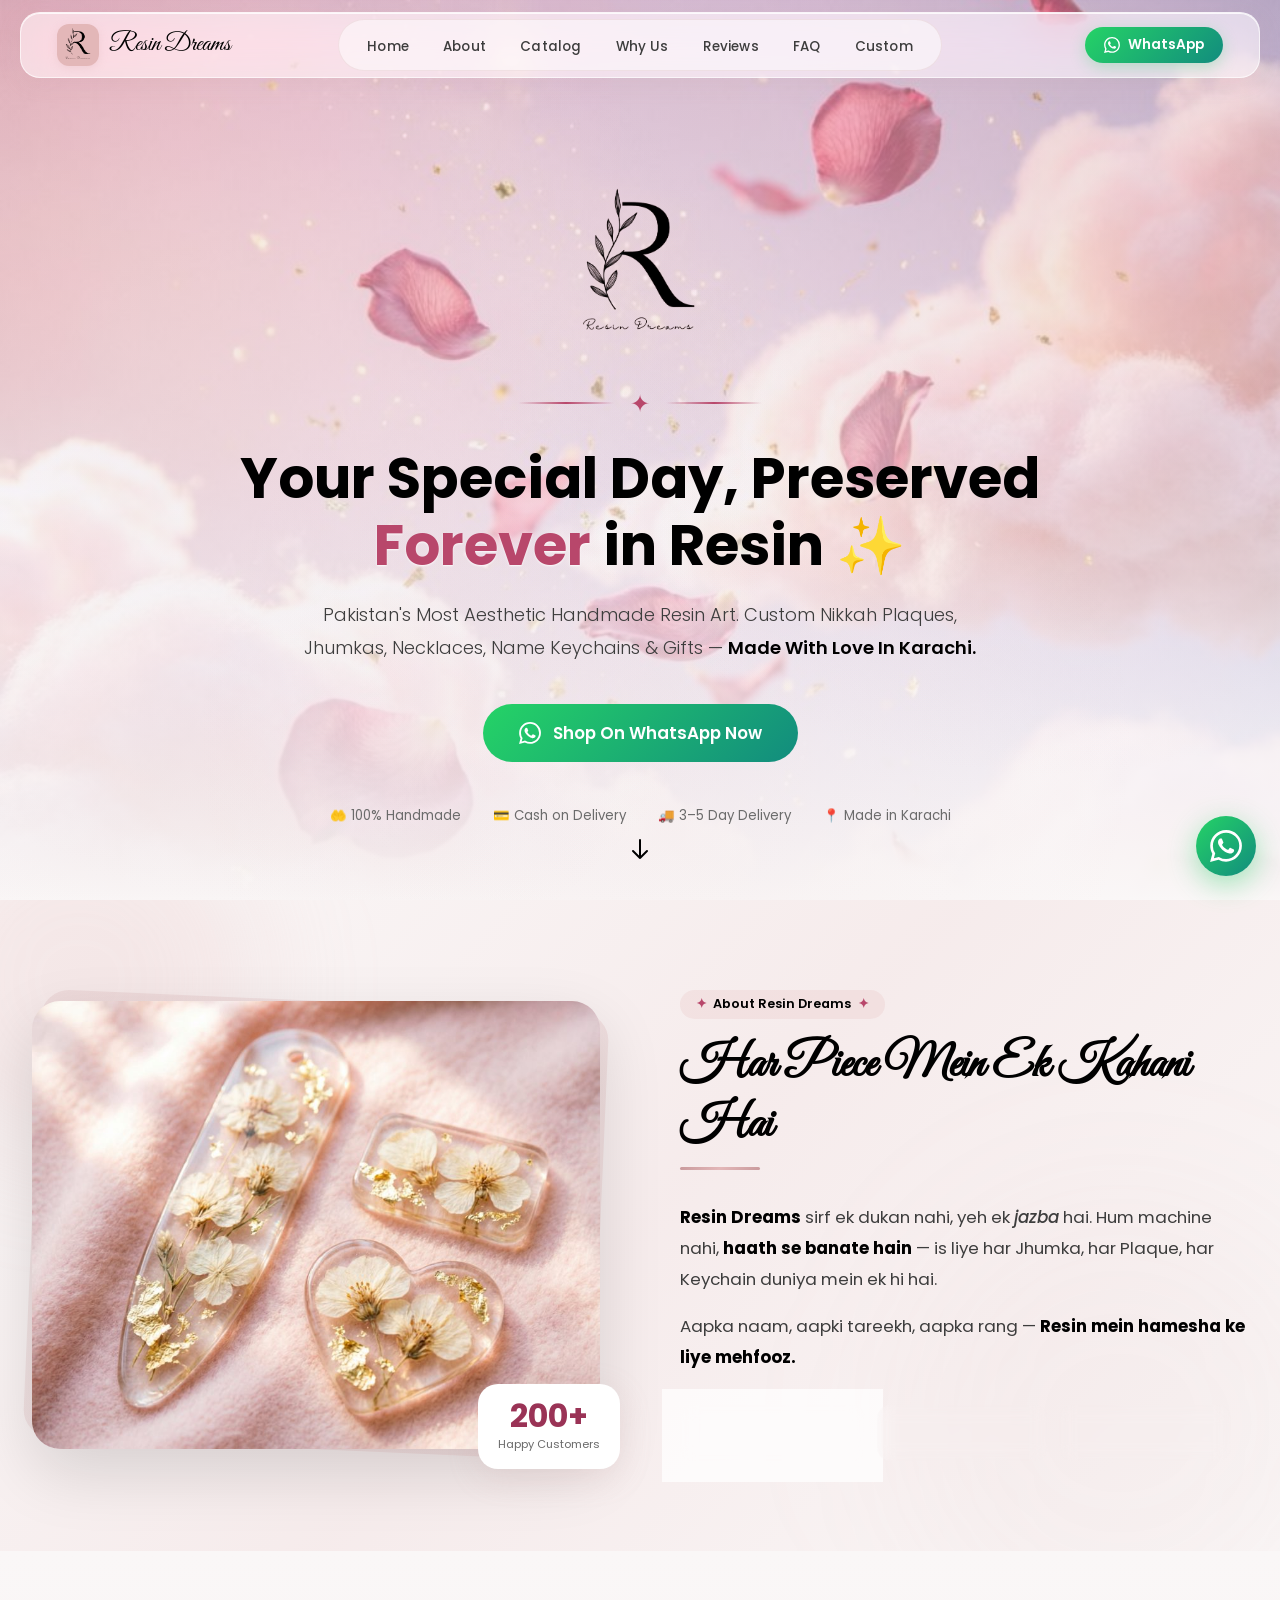
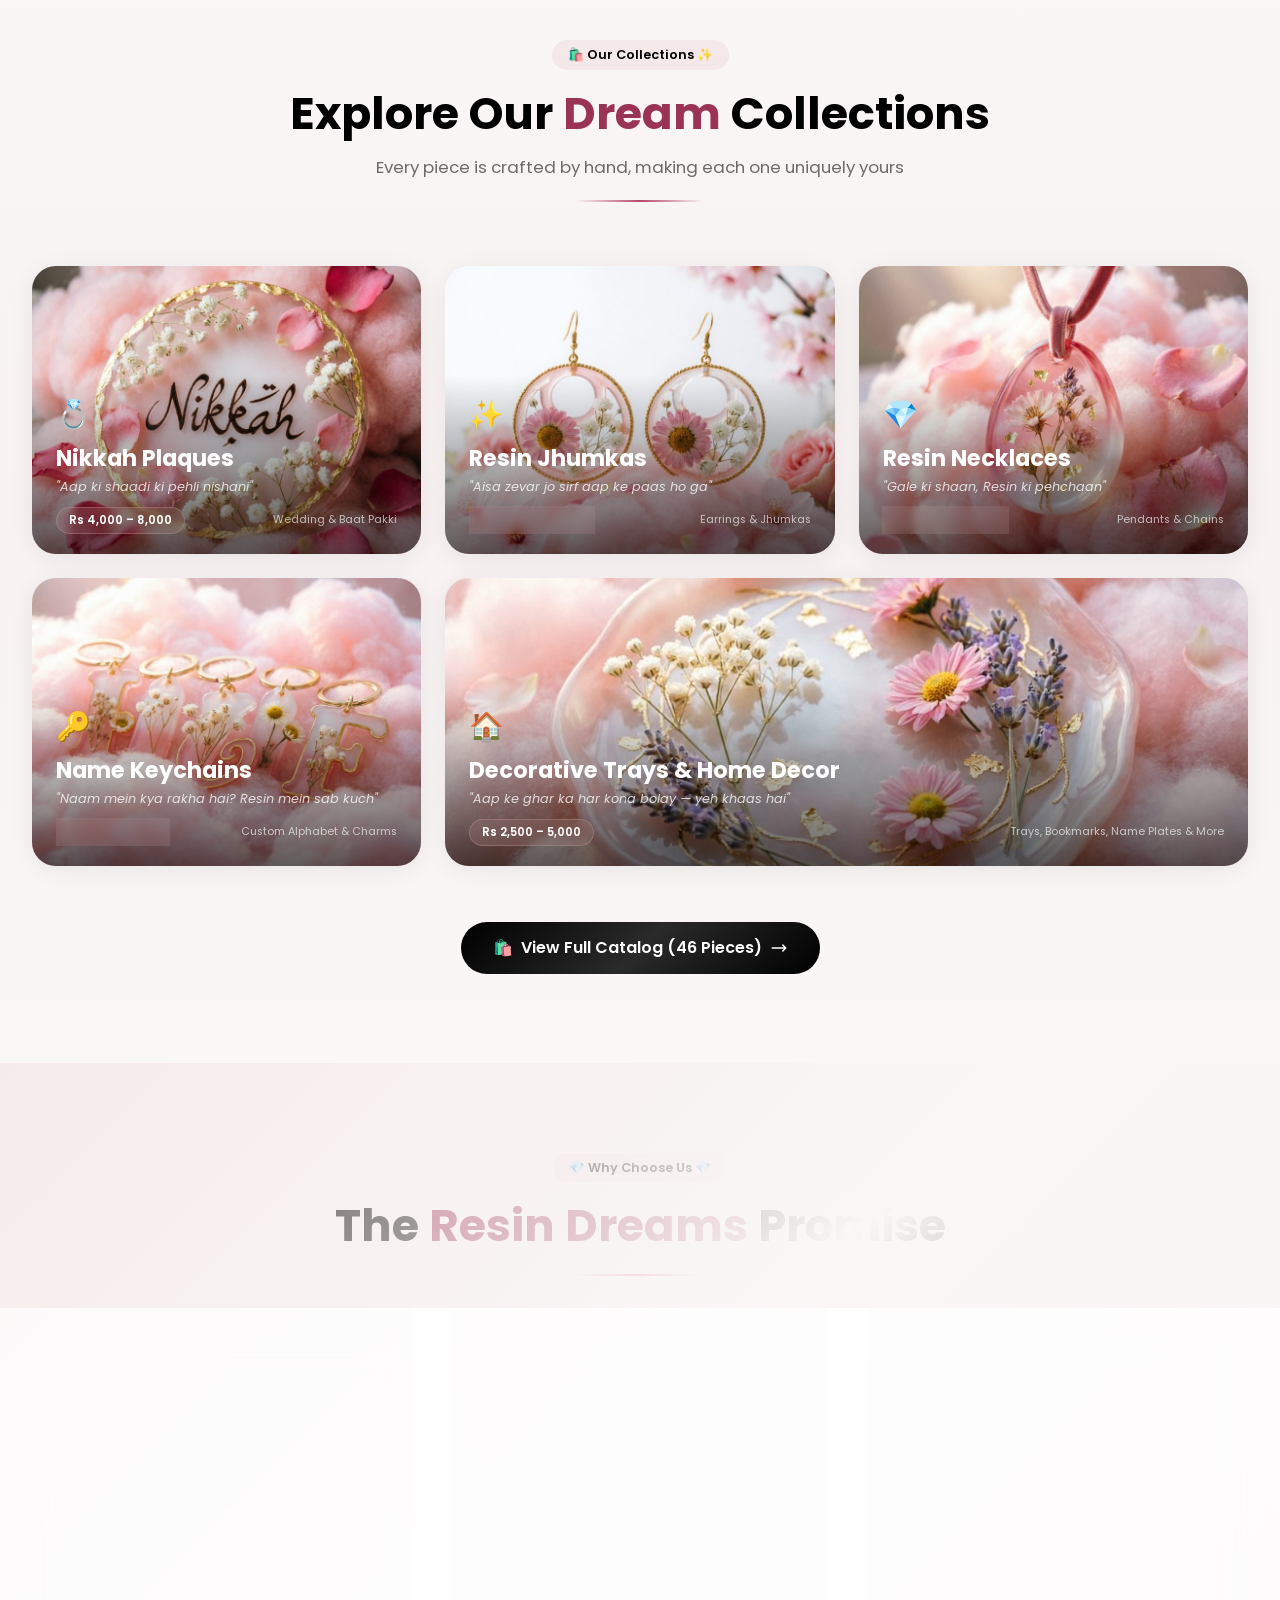
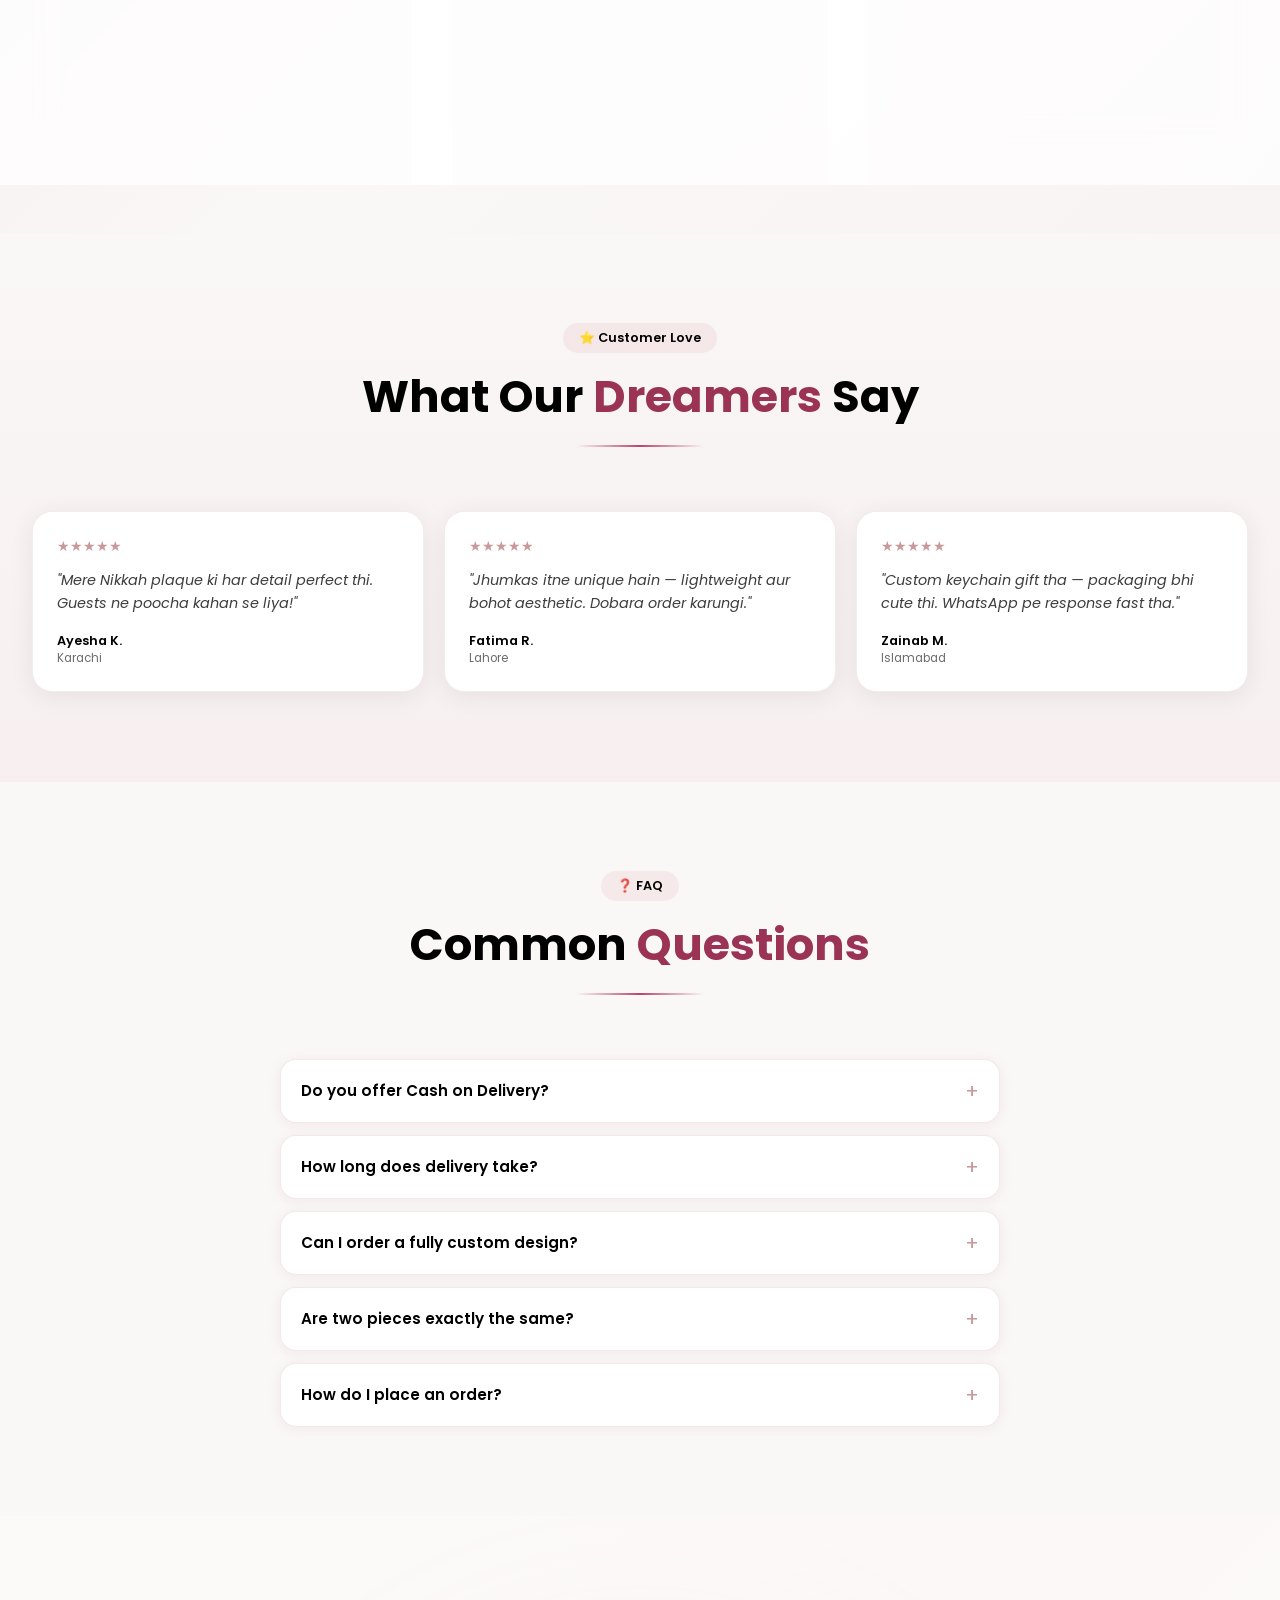
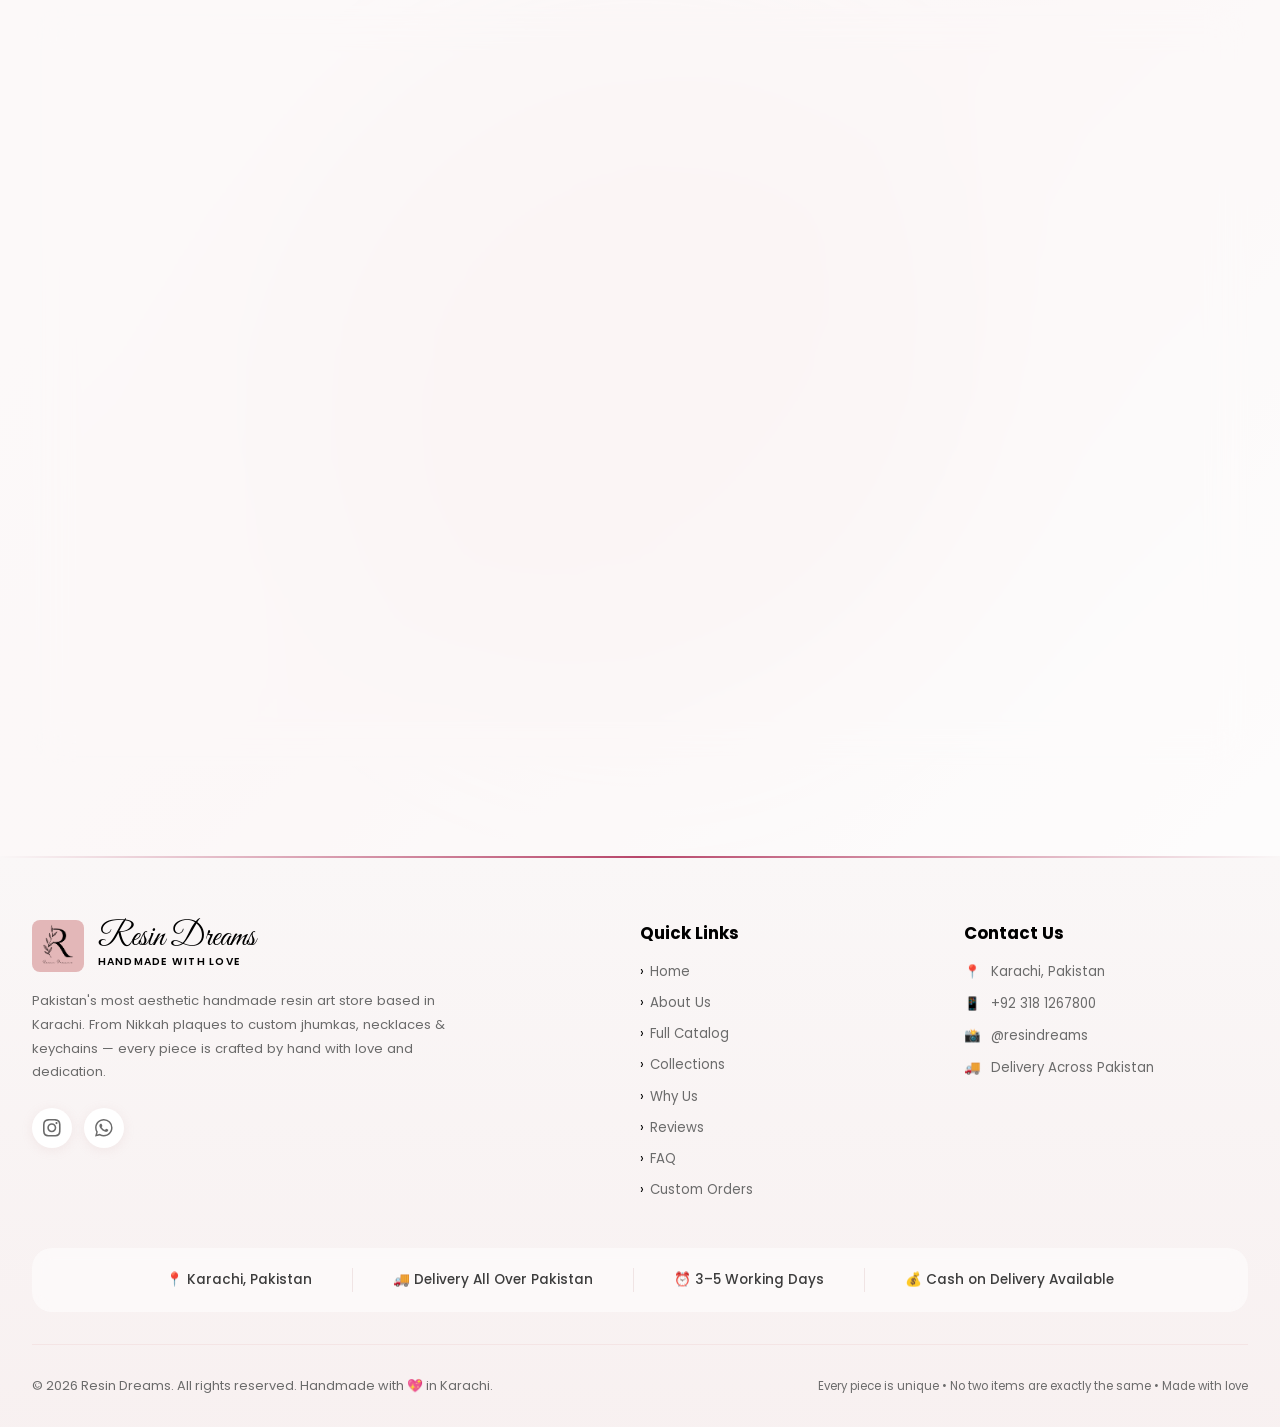
==== commit 7e35d9ce: "added" ====
--- a/index.html
+++ b/index.html
@@ -469,7 +469,7 @@
       <div class="products-cta">
         <a href="catalog.html" class="btn-gold">
           <span>🛍️</span>
-          View Full Catalog (14 Pieces)
+          View Full Catalog (46 Pieces)
           <svg width="18" height="18" fill="none" stroke="currentColor" stroke-width="2" stroke-linecap="round" stroke-linejoin="round" viewBox="0 0 24 24" aria-hidden="true"><path d="M17 8l4 4m0 0l-4 4m4-4H3"/></svg>
         </a>
       </div>
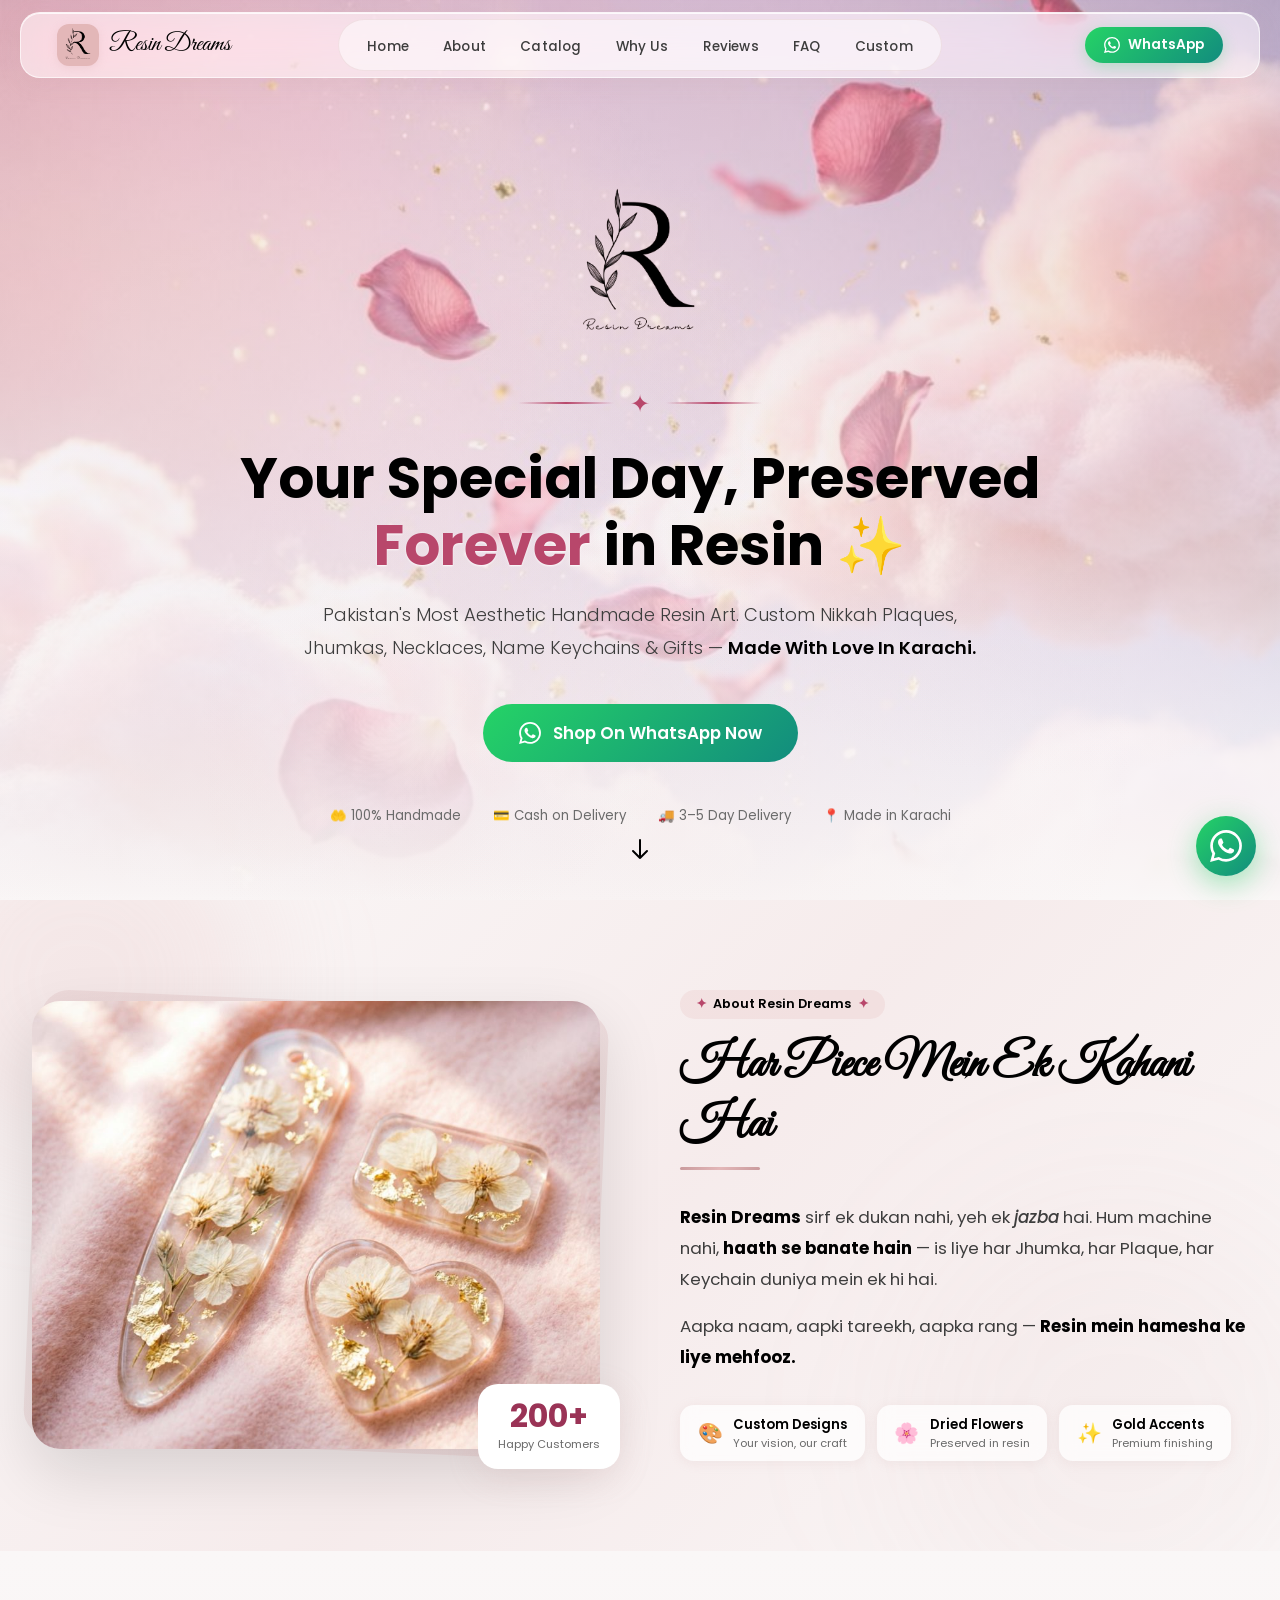
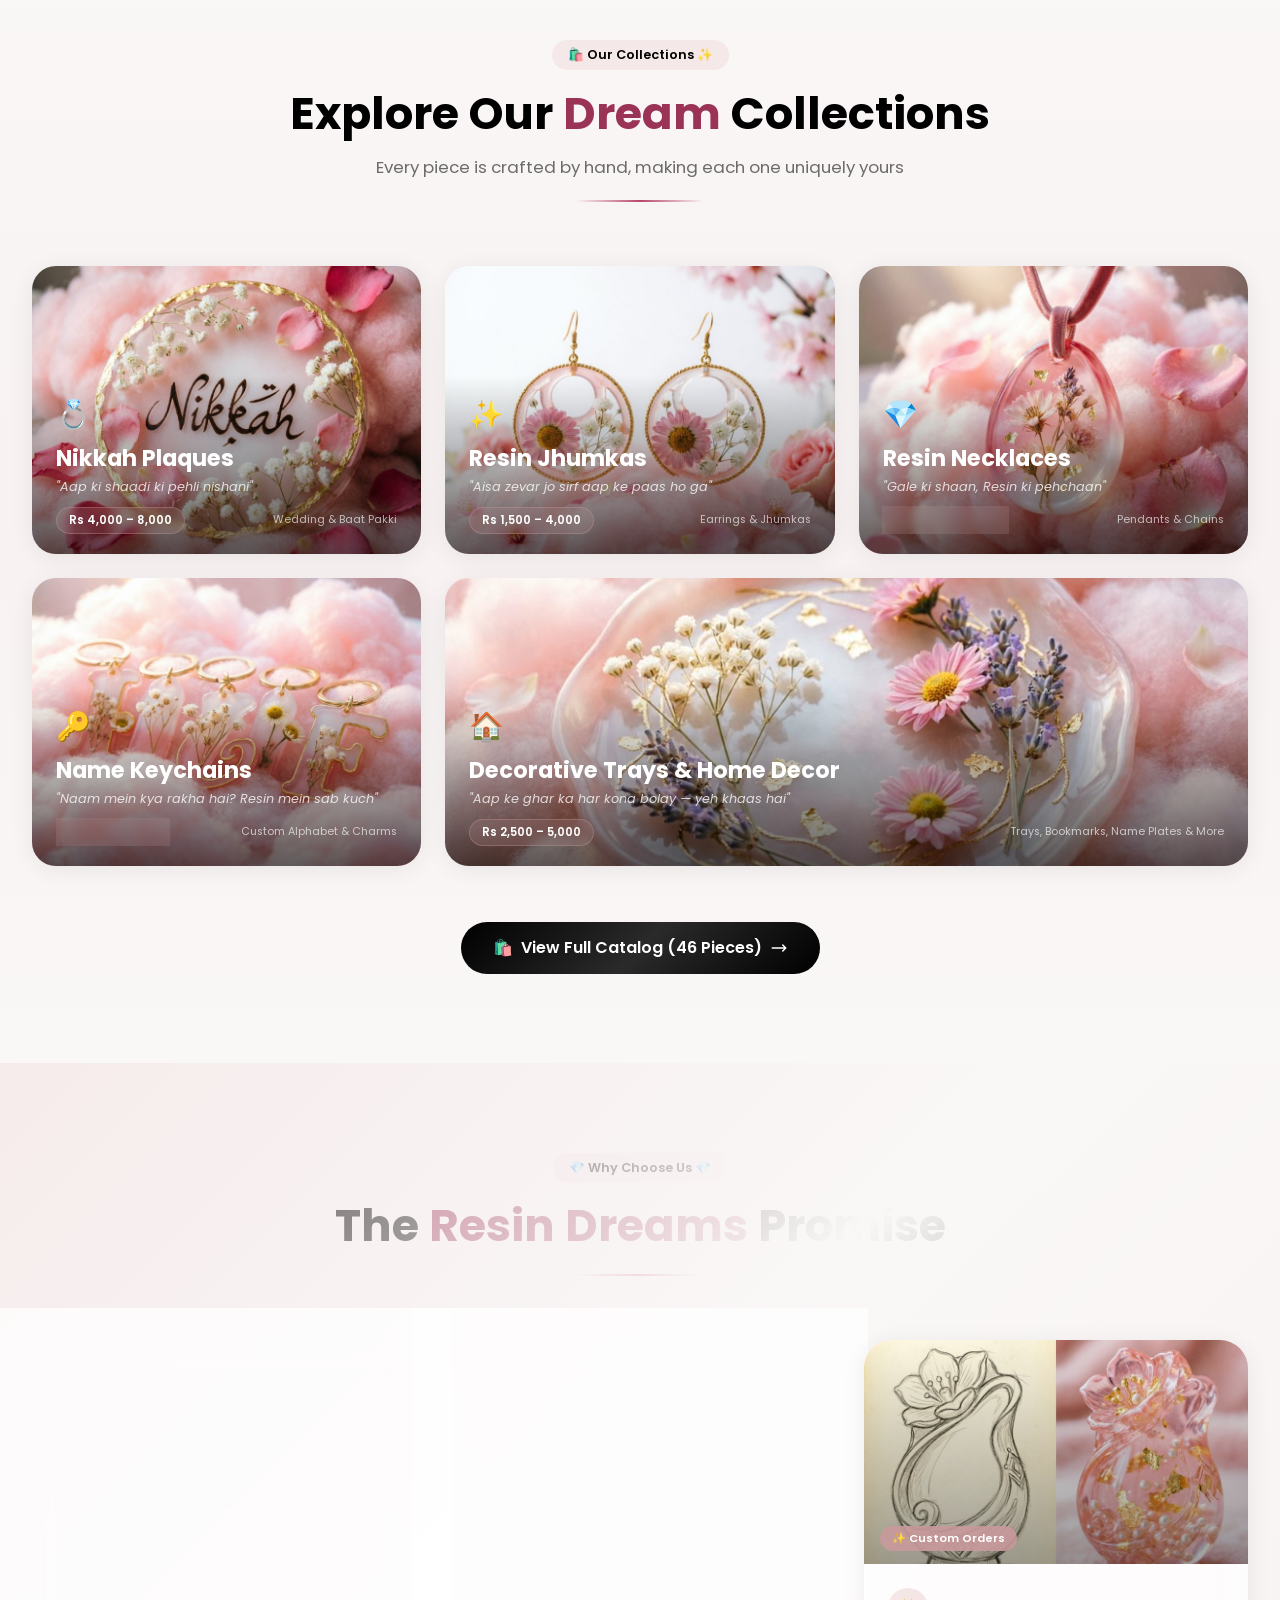
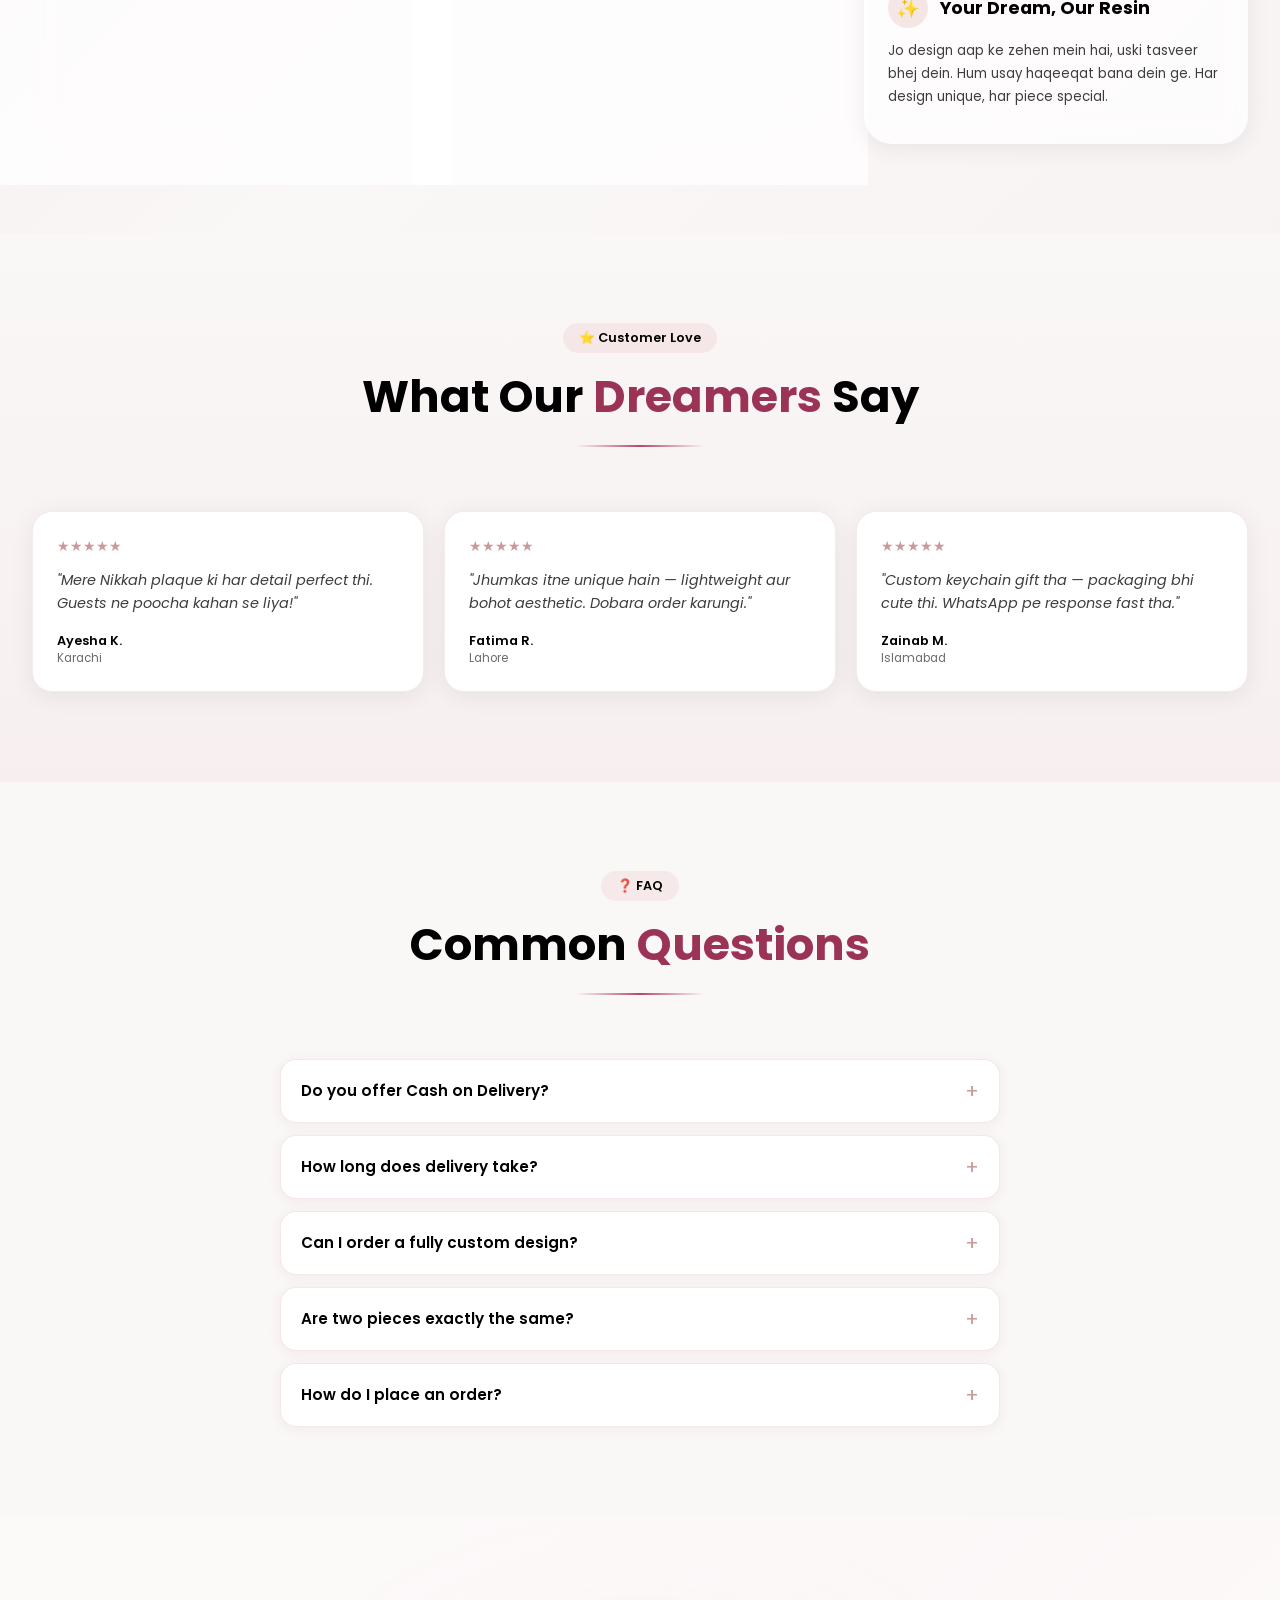
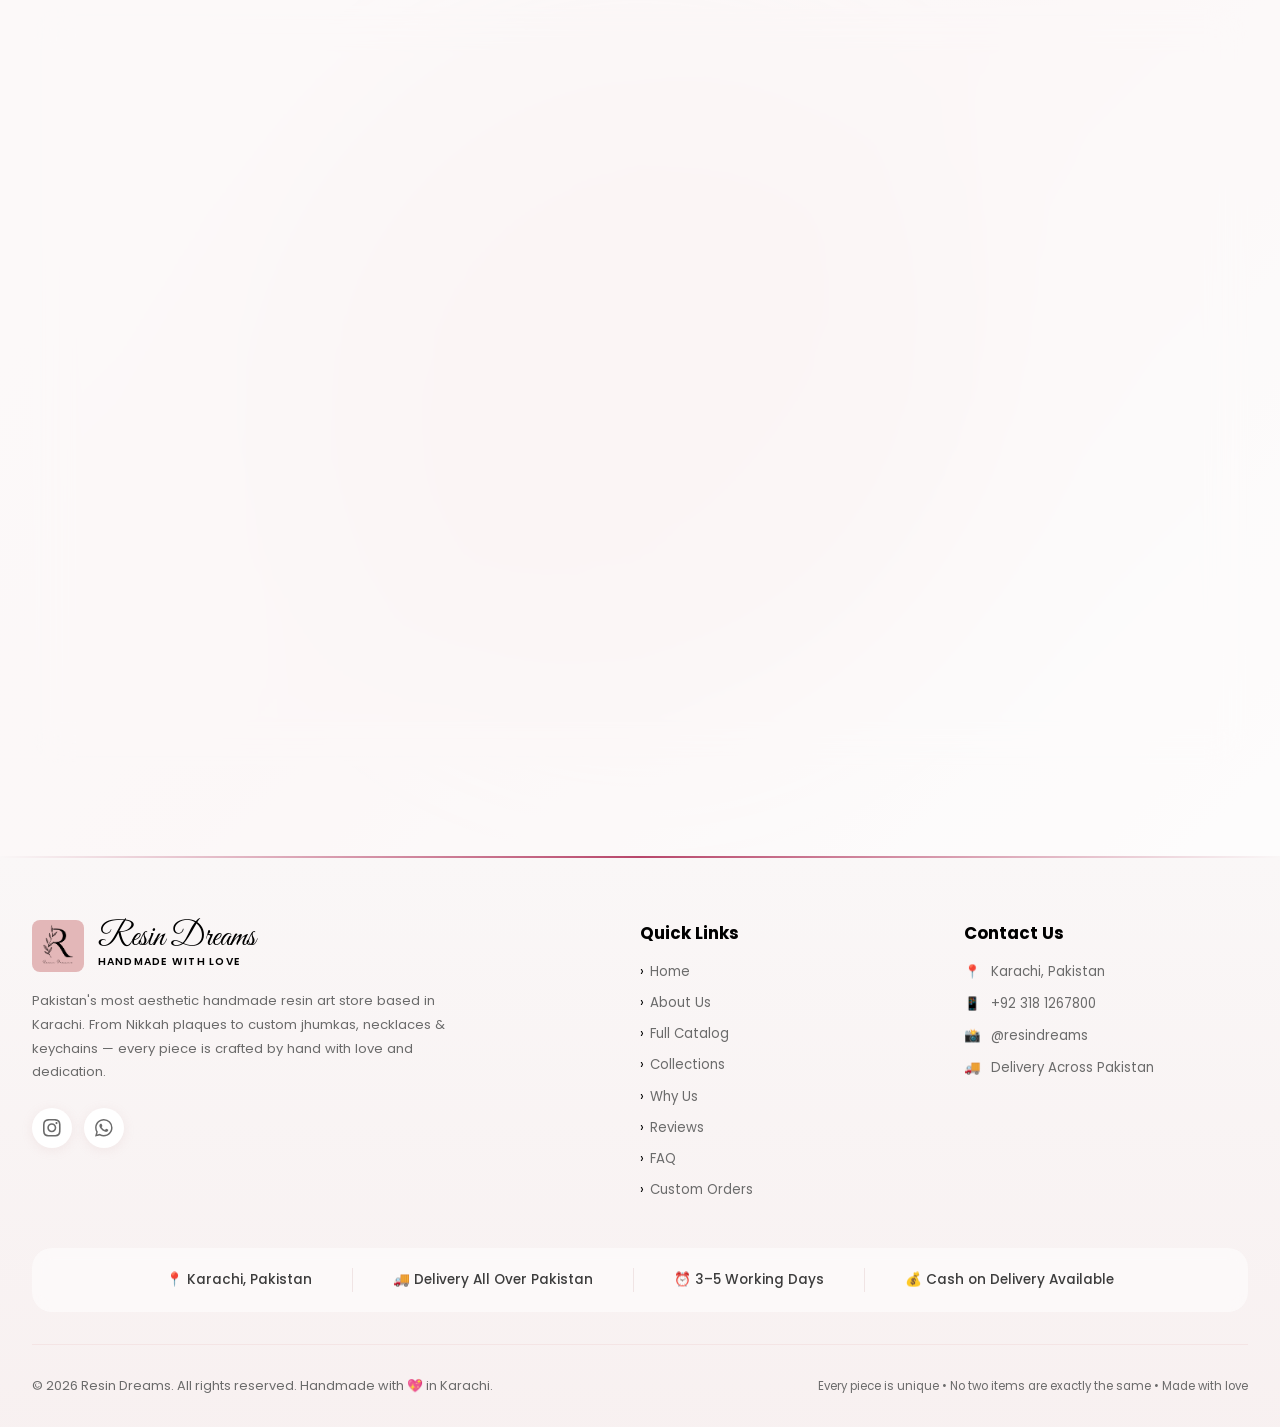
==== commit 1a67571a: "added" ====
--- a/index.html
+++ b/index.html
@@ -359,7 +359,7 @@
       <div class="products-grid">
 
         <!-- 1. Nikkah Plaques -->
-        <a href="https://wa.me/923181267800?text=Assalamualaikum,%20I%20want%20to%20order%20Nikkah%20Plaques%20from%20Resin%20Dreams" class="product-card" target="_blank" rel="noopener" aria-label="Order Nikkah Plaques on WhatsApp">
+        <a href="/catalog.html" class="product-card" target="_blank" rel="noopener" aria-label="Order Nikkah Plaques on WhatsApp">
           <img
             src="images/product-nikkah.jpg"
             alt="Custom Nikkah Plaque — beautifully crafted resin wedding plaque"
@@ -380,7 +380,7 @@
         </a>
 
         <!-- 2. Resin Jhumkas -->
-        <a href="https://wa.me/923181267800?text=Assalamualaikum,%20I%20want%20to%20order%20Resin%20Jhumkas%20from%20Resin%20Dreams" class="product-card" target="_blank" rel="noopener" aria-label="Order Resin Jhumkas on WhatsApp">
+        <a href="/catalog.html" class="product-card" target="_blank" rel="noopener" aria-label="Order Resin Jhumkas on WhatsApp">
           <img
             src="images/product-jhumkas.jpg"
             alt="Resin Jhumkas — handmade floral earrings"
@@ -401,7 +401,7 @@
         </a>
 
         <!-- 3. Necklaces -->
-        <a href="https://wa.me/923181267800?text=Assalamualaikum,%20I%20want%20to%20order%20a%20Resin%20Necklace%20from%20Resin%20Dreams" class="product-card" target="_blank" rel="noopener" aria-label="Order Resin Necklaces on WhatsApp">
+        <a href="/catalog.html" class="product-card" target="_blank" rel="noopener" aria-label="Order Resin Necklaces on WhatsApp">
           <img
             src="images/product-necklaces.jpg"
             alt="Resin Necklaces — elegant handmade pendants"
@@ -422,7 +422,7 @@
         </a>
 
         <!-- 4. Name Keychains -->
-        <a href="https://wa.me/923181267800?text=Assalamualaikum,%20I%20want%20to%20order%20Name%20Keychains%20from%20Resin%20Dreams" class="product-card" target="_blank" rel="noopener" aria-label="Order Name Keychains on WhatsApp">
+        <a href="/catalog.html" class="product-card" target="_blank" rel="noopener" aria-label="Order Name Keychains on WhatsApp">
           <img
             src="images/product-keychains.jpg"
             alt="Custom Name Keychains — personalised resin charms"
@@ -443,7 +443,7 @@
         </a>
 
         <!-- 5. Decorative Trays — wide card -->
-        <a href="https://wa.me/923181267800?text=Assalamualaikum,%20I%20want%20to%20order%20Decorative%20Trays%20from%20Resin%20Dreams" class="product-card product-card--wide" target="_blank" rel="noopener" aria-label="Order Decorative Trays on WhatsApp">
+        <a href="/catalog.html" class="product-card product-card--wide" target="_blank" rel="noopener" aria-label="Order Decorative Trays on WhatsApp">
           <img
             src="images/product-trays.jpg"
             alt="Decorative Resin Trays and Home Decor pieces"
